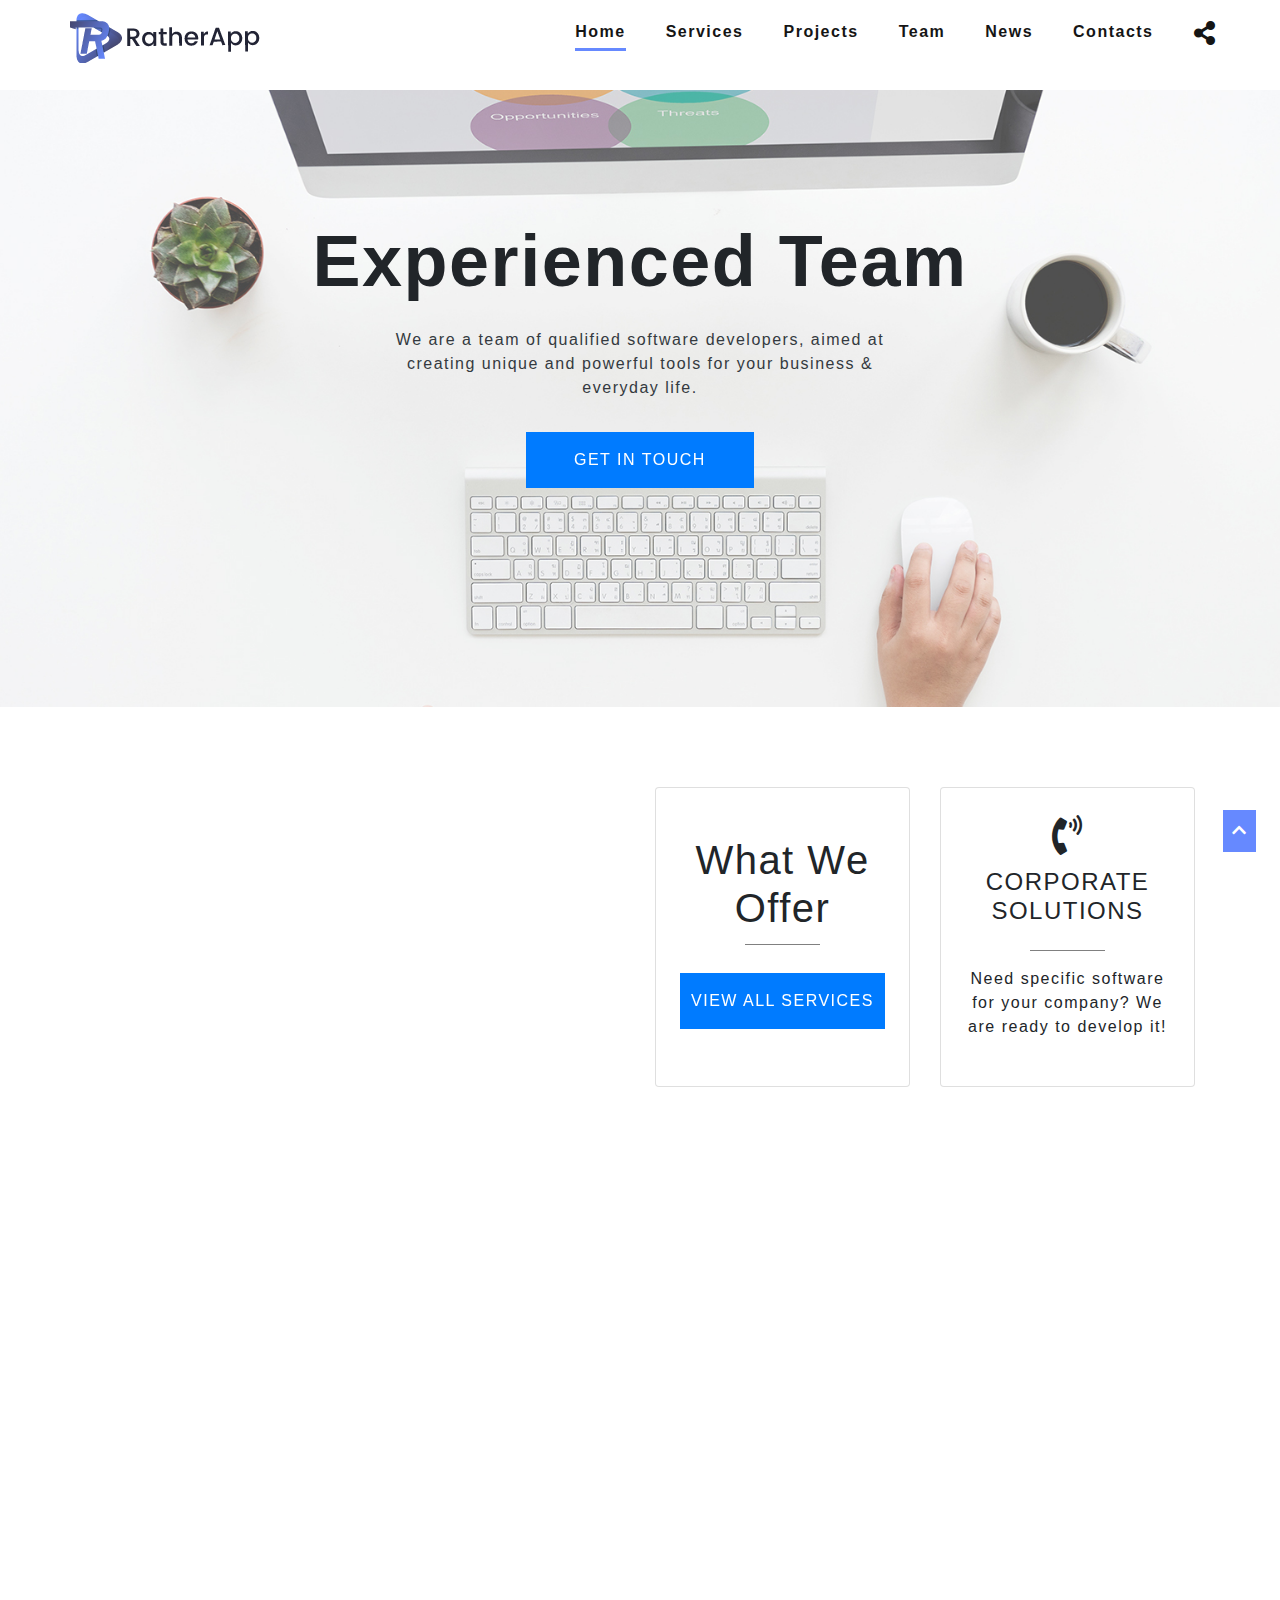
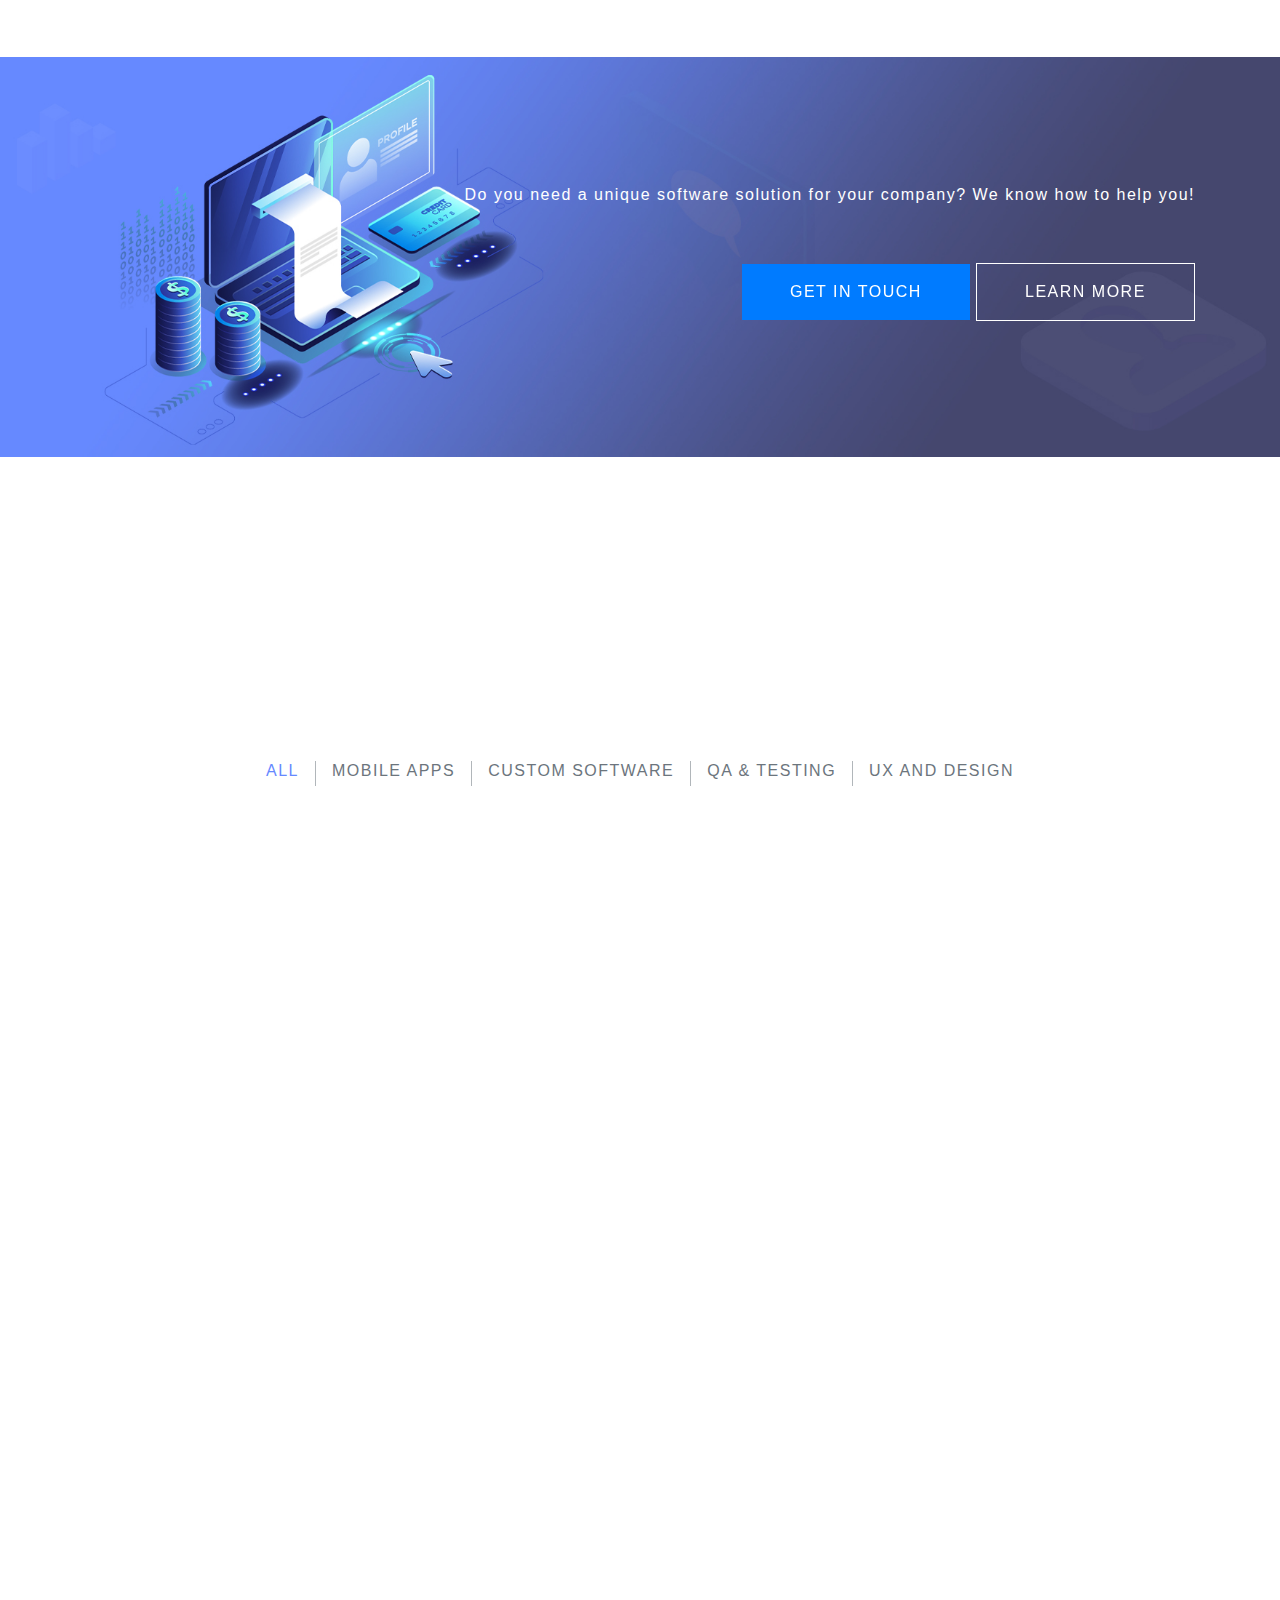
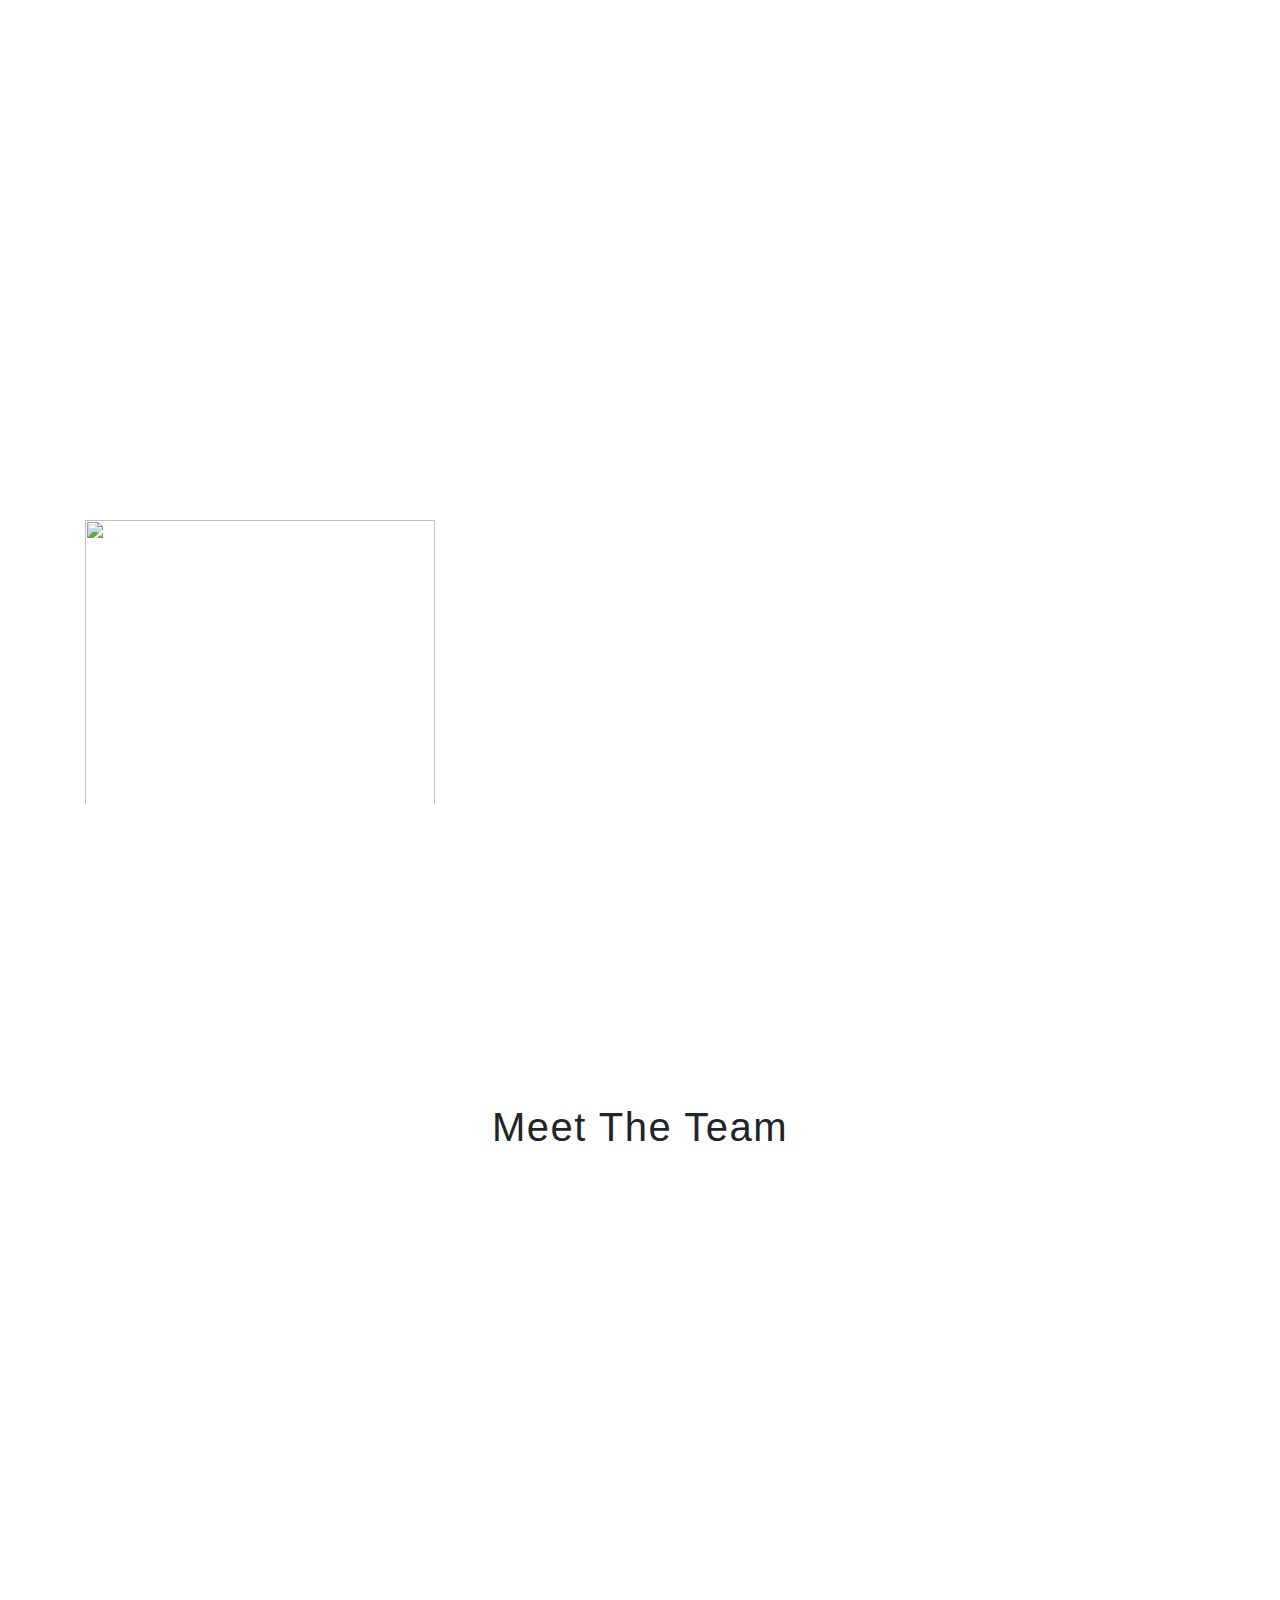
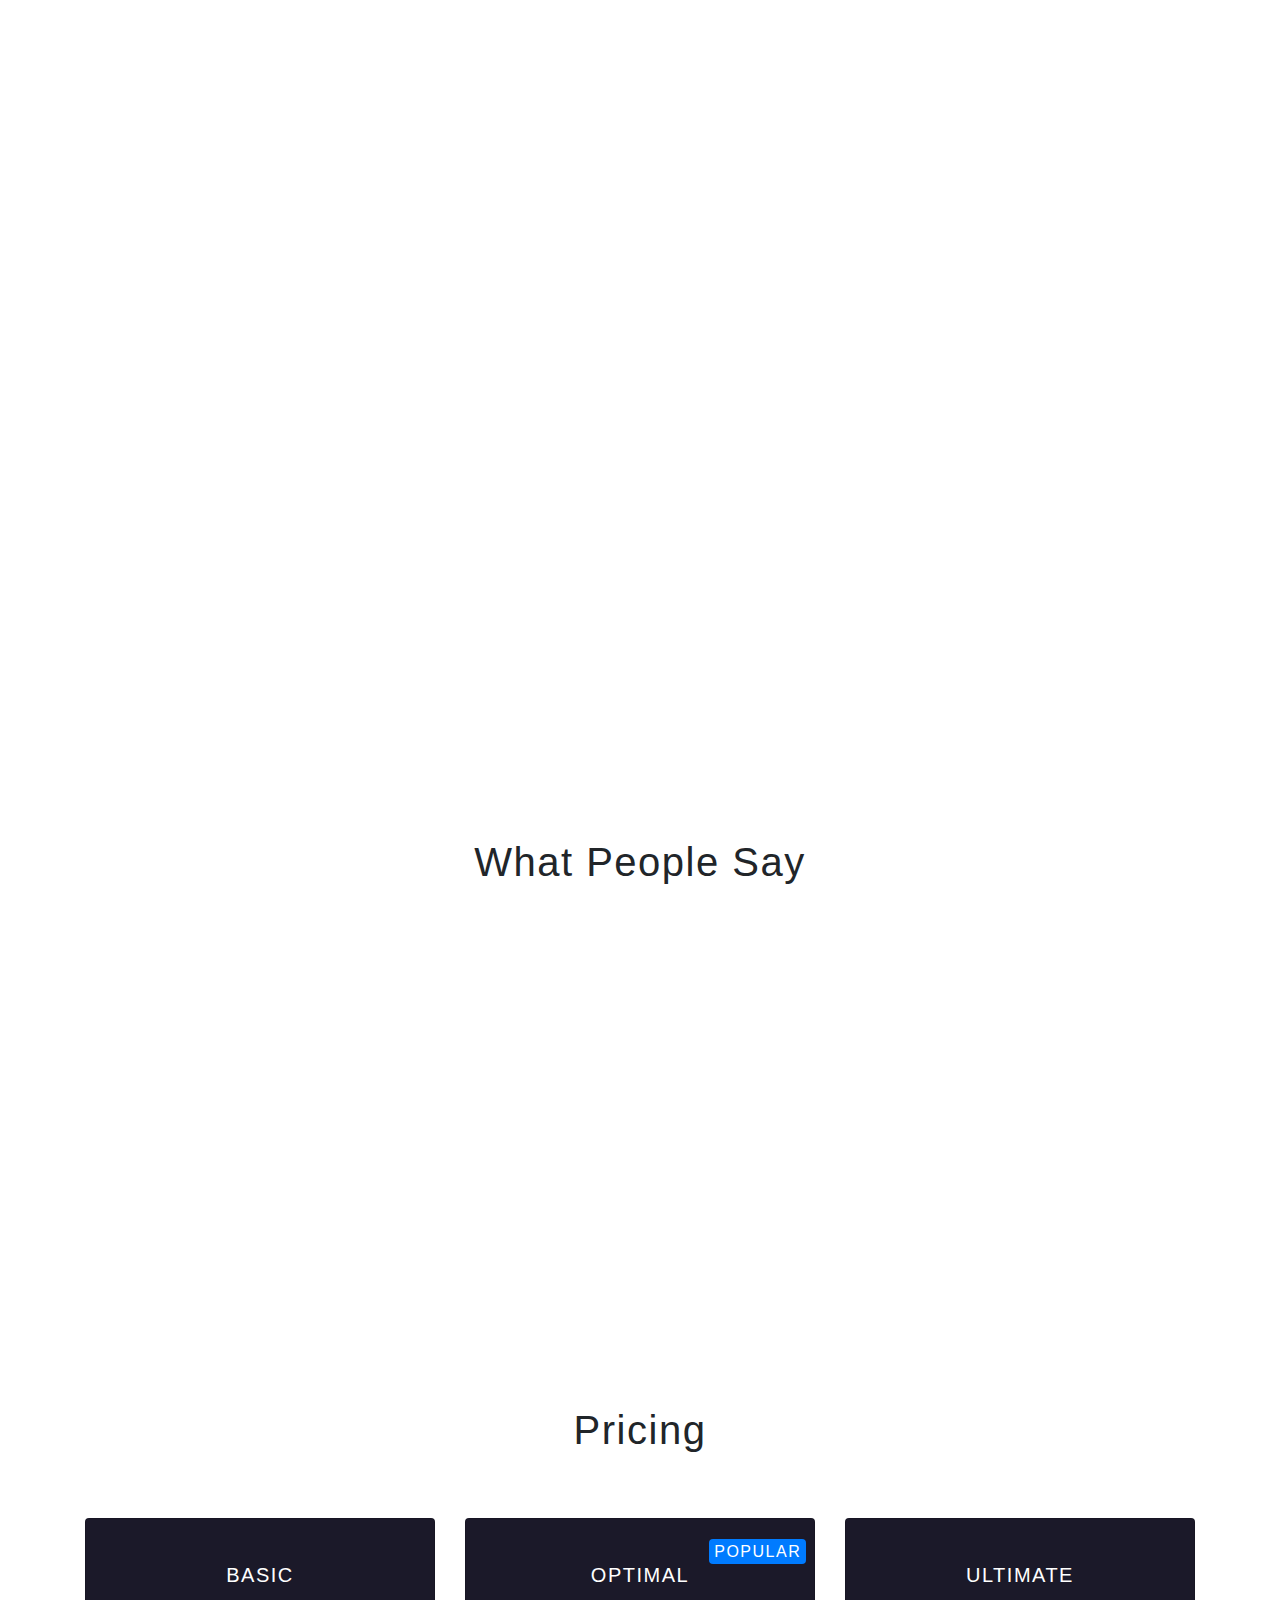
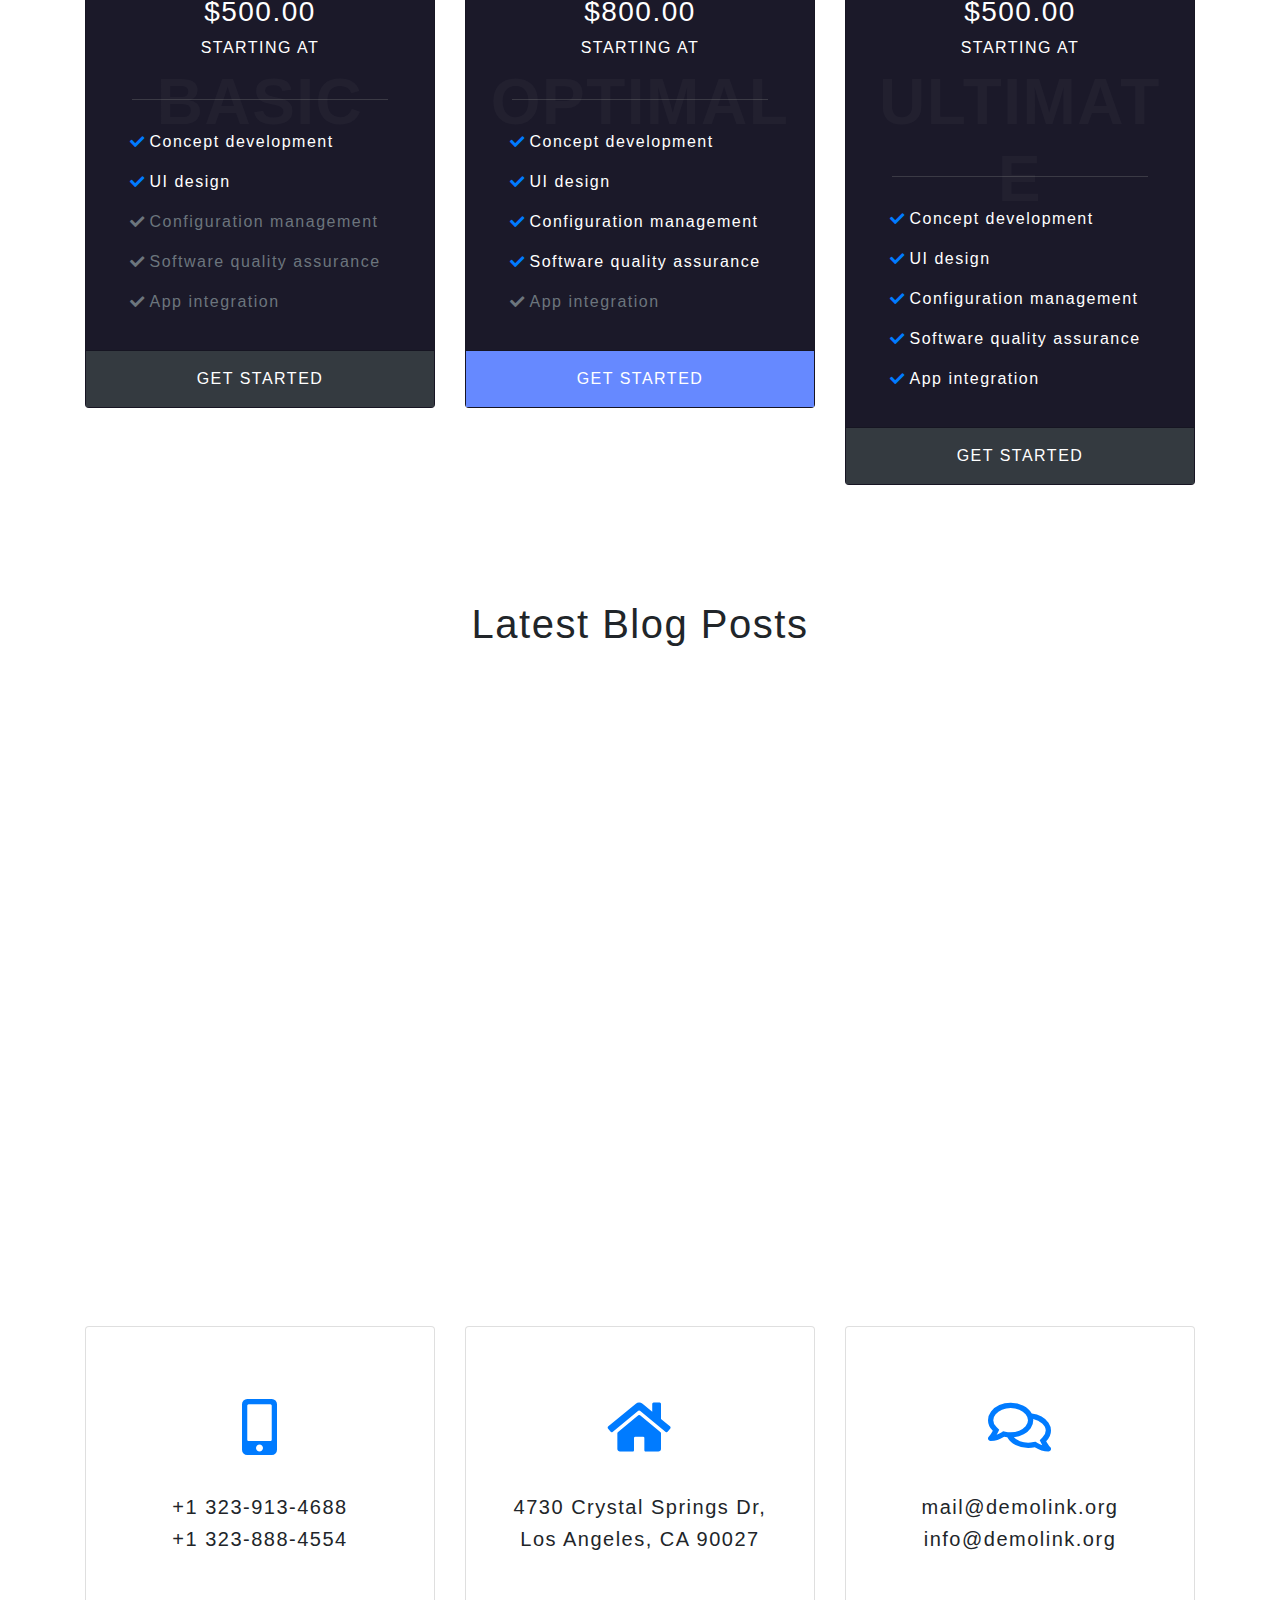
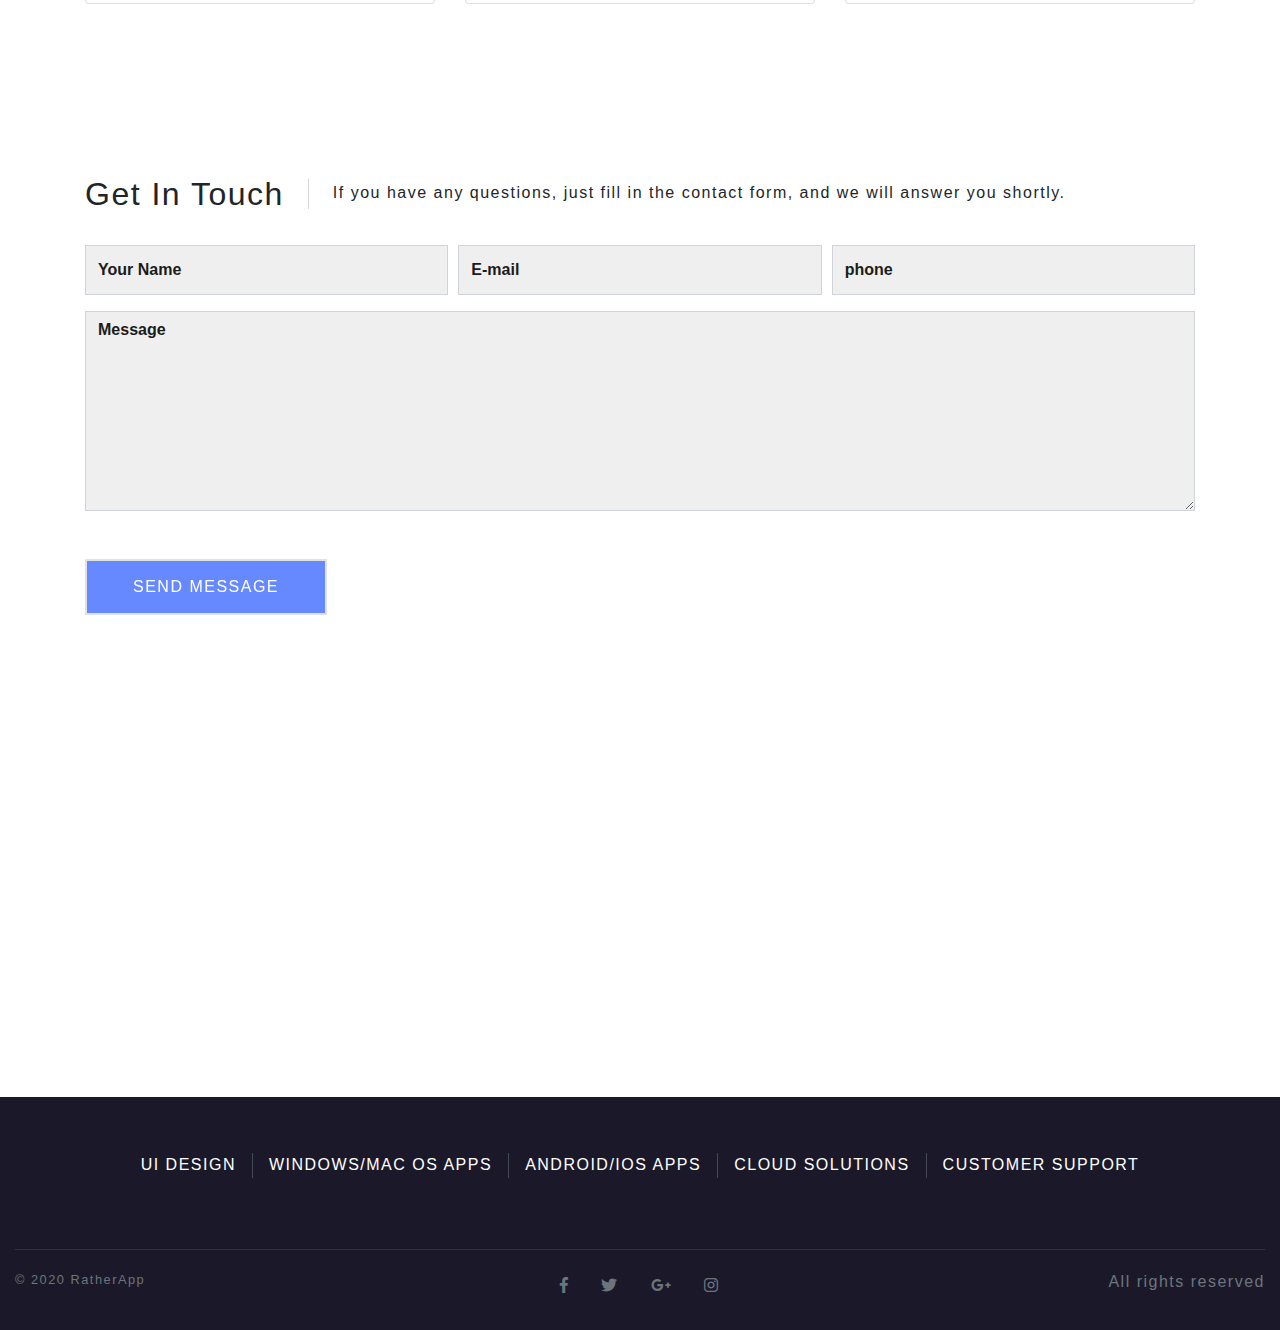
==== index.html @ c7cbee9e "Add files via upload" ====
<!DOCTYPE html>
<html>
	<head>
		<meta charset="utf-8">
		<meta name="viewport" content="width=device-width, initial-scale=1, shrink-to-fit=no">
		
		<!-- Company Name -->
		<title>Demo for Rather App</title>
		
		<!-- Company Icon -->
		<link rel="icon" href="images/pinterest-logo.webp">
		<link rel="icon" href="images/favicon.ico" type="image/x-icon">
		
		<!-- Fontawesome Sheet -->
		<link rel="stylesheet" href="css/all.css">
		
		<!-- Bootstrap CSS -->
		<link rel="stylesheet" href="css/hover.css">
		<link rel="stylesheet" href="css/bootstrap.min.css">
		<!-- WoW CSS -->
		<link rel="stylesheet" href="css/animate.css">
		<!-- Owl Carousel Sheet -->
		<link rel="stylesheet" href="css/owl.carousel.min.css">
		<link rel="stylesheet" href="css/owl.theme.default.min.css">
		<!-- Style Sheet -->
		<link rel="stylesheet" href="css/global.css">
		<link rel="stylesheet" href="css/style.css">
		<style>
		</style>
		
	</head>
	<body data-spy="scroll" data-target="#main-menu" data-offset="200">
		<header>
			<nav class="navbar navbar-expand-lg fixed-top bg-white pl-0">
			  <!-- == Company Name & logo == -->
			  <button class="navbar-toggler navbar-toggler-left mt-2" style="font-size: 2rem;" type="button" data-toggle="collapse" data-target="#mainNav">
				<i class="fas fa-bars"></i>
			  </button>
			  <a class="navbar-brand text-left position-absolute my-2" style="left: 70px; top: 0;" href="#">
				<img class="mr-2" src="images/logo-default.png" alt="Company Logo" height="50">
			  </a>
			  <div class="navbar-collapse collapse" id="mainNav">
				<ul id="share-menu" class="nav icon-hover d-lg-none d-block d-flex mt-3">
					<li class="nav-item"><a class="nav-link" href="#"><i class="fab fa-facebook-f"></i></a></li>
					<li class="nav-item"><a class="nav-link" href="#"><i class="fab fa-twitter"></i></a></li>
					<li class="nav-item"><a class="nav-link" href="#"><i class="fab fa-google-plus-g"></i></a></li>
					<li class="nav-item"><a class="nav-link" href="#"><i class="fab fa-instagram"></i></a></li>
				</ul>
				<ul class="navbar-nav ml-auto" id="main-menu">
					<li class="nav-item mr-3">
						<hr class="d-lg-none border-bottom">
						<a class="nav-link px-lg-0 pl-4 my-1 pb-lg-1 mr-lg-4 active" href="#home">Home</a>
					</li>
					<li class="nav-item mr-3">
						<a class="nav-link px-lg-0 pl-4 my-1 pb-lg-1 mr-lg-4" href="#service">Services</a>
					</li>
					<li class="nav-item mr-3">
						<a class="nav-link px-lg-0 pl-4 my-1 pb-lg-1 mr-lg-4" href="#project">Projects</a>
					</li>
					<li class="nav-item mr-3">
						<a class="nav-link px-lg-0 pl-4 my-1 pb-lg-1 mr-lg-4" href="#team">Team</a>
					</li>
					<li class="nav-item mr-3">
						<a class="nav-link px-lg-0 pl-4 my-1 pb-lg-1 mr-lg-4" href="#news">News</a>
					</li>
					<li class="nav-item mr-3">
						<a class="nav-link px-lg-0 pl-4 my-1 pb-lg-1 mr-lg-4" href="#contact">Contacts</a>
					</li>
					<li class="nav-item mr-5 d-lg-block d-none">
						<a class="nav-link px-lg-0 pl-4 my-1 border-0 hover-primary" href="#share"><h4><i class="fas fa-share-alt"></i></h4></a>
					</li>
				</ul>
			  </div>
			</nav>
		</header>
		<main>
			<!-- == Home Part == -->
			<section id="home" class="bg-norepeat bg-size-cover bg-position-center">
				<div class="container-sm pb-5">
					<div class="row justify-content-center text-center pb-sm-5">
						<div class="col-sm-8">
							<h1 data-caption-animate="fadeInLeft" data-caption-delay="0" class="fadeInLeft animated display-3 font-weight-600 mt-md-5">Experienced Team</h1>
							<p class="text-width-large fadeInRight animated mx-md-5 px-sm-5 text-dark py-3" data-caption-animate="fadeInRight" data-caption-delay="100">We are a team of qualified software developers, aimed at creating unique and powerful tools for your business &amp; everyday life.</p>
							<a href="#" class="hvr-shutter-out-horizontal text-decoration-none text-white bg-primary px-5 py-3 mb-5 fadeInUp animated" data-toggle="modal" data-caption-animate="fadeInUp" data-caption-delay="200">GET IN TOUCH</a>
						</div>
					</div>
				</div>
			</section>
			<!-- == Services Part == -->
			<section id="service" class="">
				<div class="container">
					<div class="row justify-content-center">
						<div class="col-md-7 col-lg-5 col-xl-6 text-center mb-4 wow fadeInUp" style="visibility: visible; animation-name: fadeInUp;" data-wow-offset="300">
							<img src="images/service-1.png" width="100%">
						</div>
						<div class="col-lg-7 col-xl-6">
							<div class="row justify-content-center">
								<div class="col-sm-6 text-center card-maxwidth-355 wow fadeInRight" style="visibility: visible; animation-name: fadeInRight;">
									<div class="card mb-4">
										<h1 class="mt-5 mb-2">What We Offer</h1>
										<hr class="my-1 mb-1 ml-auto mr-auto">
										<a href="#" class="hvr-shutter-out-horizontal text-decoration-none text-white bg-primary mx-4 py-3 mt-2 mt-4">VIEW ALL SERVICES</a>
									</div>
								</div>
								<div  class="col-sm-6 text-center card-maxwidth-355 wow fadeInRight" data-wow-delay=".1s" style="visibility: visible; animation-delay: 0.1s; animation-name: fadeInRight;">
									<div class="card mb-4">
										<h1 class="mt-4"><i class="fas fa-phone-volume"></i></h1>
										<h4 class="mx-4 font-weight-normal hover-primary">CORPORATE SOLUTIONS</h4>
										<hr class="my-3 ml-auto mr-auto">
										<p class="text-bold mx-3 mb-2">Need specific software for your company? We are ready to develop it!</p>
									</div>
								</div>
								<div  class="col-sm-6 text-center card-maxwidth-355 wow fadeInRight" style="visibility: visible; animation-delay: 0.2s; animation-name: fadeInRight;">
									<div class="card mb-4">
										<h1 class="mt-4"><i class="fas fa-headset"></i></h1>
										<h4 class="mx-4 font-weight-normal hover-primary">CALL CENTER SOLUTIONS</h4>
										<hr class="my-3 ml-auto mr-auto">
										<p class="text-bold mx-3 mb-2">Our experts provide custom products of any complexity for call centers.</p>
									</div>
								</div>
								<div  class="col-sm-6 text-center card-maxwidth-355 wow fadeInRight" data-wow-delay=".3s" style="visibility: visible; animation-delay: 0.3s; animation-name: fadeInRight;">
									<div class="card bg-white mb-4">
										<h1 class="mt-4"><i class="fas fa-inbox"></i></h1>
										<h4 class="mx-4 font-weight-normal hover-primary">CLOUD DEVELOPMENT</h4>
										<hr class="my-3 ml-auto mr-auto">
										<p class="text-bold mx-3 mb-2">We can also offer you reliable cloud development solutions.</p>
									</div>
								</div>
							</div>
						</div>
					</div>
				</div>
			</section>
			<!-- == Company  Part == -->
			<section id="company" class="bg-norepeat bg-size-cover bg-position-center">
				<div class="container">
					<div class="row">
						<div class="col text-right text-white">
							<h2 class="wow fadeInLeft" style="visibility: visible; animation-name: fadeInLeft;">Let's Develop Your Next Great App!</h2>
							<p class="text-bold mb-sm-5">Do you need a unique software solution for your company? We know how to help you!</p>
							<a href="#" class="hvr-shutter-out-horizontal bg-primary text-white text-decoration-none px-5 py-3 my-2">GET IN TOUCH</a>
							<a href="#" class="hvr-shutter-out-horizontal bg-transparent text-decoration-none text-white border-white px-5 py-3 my-2">LEARN MORE</a>
						</div>
					</div>
				</div>
			</section>
			<!-- == Project  Part == -->
			<section id="project" class="">
				<div class="container-fluid">
					<div class="row justify-content-center">
						<div class="col-md-6 text-center">
							<h1 class="wow fadeInLeft" style="visibility: visible; animation-name: fadeInLeft;">Latest Projects</h1>
							<p class="text-bold wow fadeInRight" data-wow-delay=".1s" style="visibility: visible; animation-delay: 0.1s; animation-name: fadeInRight;">In our portfolio, you can browse the latest products developed for our clients for different corporate purposes. Our qualified team of interface designers and software developers is always ready to create something unique for you.</p>
						</div>
					</div>
					<!-- FILTERS ICON -->
					<div class="">
						<ul class="nav justify-content-center h6 py-5 filter-button-group">
							<li class="nav-link text-muted hover-primary active" data-filter="*">ALL</li>
							<div class="header-line mt-2 d-sm-block d-none"></div>
							<li class="nav-link text-muted hover-primary" data-filter=".mobile-apps">MOBILE APPS</li>
							<div class="header-line mt-2 d-sm-block d-none"></div>
							<li class="nav-link text-muted hover-primary" data-filter=".custom-software">CUSTOM SOFTWARE</li>
							<div class="header-line mt-2 d-sm-block d-none"></div>
							<li class="nav-link text-muted hover-primary" data-filter=".qa-and-testing">QA & TESTING</li>
							<div class="header-line mt-2 d-sm-block d-none"></div>
							<li class="nav-link text-muted hover-primary" data-filter=".ux-and-design">UX AND DESIGN</li>
						</ul>
						<div class="form-row projects" style="position: relative; height: 1140px; margin: 0 auto;">
							<div class="project-item col-sm-6 col-lg-4 text-center ux-and-design wow fadeInRight" style="position: absolute; left: 0px; top: 0px; visibility: visible; animation-name: fadeInRight;">
								<img src="images/filter1.jpg" class="img-fluid mb-4">
								<div class="img-overlay position-absolute text-left z-index-1">
									<h2 class="d-inline-block hover-primary ml-4 mt-5 pt-4 mb-0"><i class="fas fa-search-plus"></i></h2>
									<a class="nav-link h5 d-inline-block my-3 mt-5" href="#">Projects #1</a>
									<p class="mx-4 font-weight-600">We work hard on every app to deliver top-notch features with great UI that you won’t find anywhere else.</p>
								</div>
							</div>
							<div class="project-item col-sm-6 col-lg-4 text-center mobile-apps wow fadeInRight" data-wow-delay=".1s" style="position: absolute; left: 500px; top: 0px; visibility: visible; animation-delay: 0.1s; animation-name: fadeInRight;">
								<img src="images/filter2.jpg" class="img-fluid mb-4">
								<div class="img-overlay position-absolute text-left z-index-1">
									<h2 class="d-inline-block hover-primary ml-4 mt-5 pt-4 mb-0"><i class="fas fa-search-plus"></i></h2>
									<a class="nav-link h5 d-inline-block my-3 mt-5" href="#">Projects #2</a>
									<p class="mx-4 font-weight-600">We work hard on every app to deliver top-notch features with great UI that you won’t find anywhere else.</p>
								</div>
							</div>
							<div class="project-item col-sm-6 col-lg-4 text-center custom-software wow fadeInRight" data-wow-delay=".2s" style="position: absolute; left: 1001px; top: 0px; visibility: visible; animation-delay: 0.2s; animation-name: fadeInRight;">
								<img src="images/filter3.jpg" class="img-fluid mb-4">
								<div class="img-overlay position-absolute text-left z-index-1">
									<h2 class="d-inline-block hover-primary ml-4 mt-5 pt-4 mb-0"><i class="fas fa-search-plus"></i></h2>
									<a class="nav-link h5 d-inline-block my-3 mt-5" href="#">Projects #3</a>
									<p class="mx-4 font-weight-600">We work hard on every app to deliver top-notch features with great UI that you won’t find anywhere else.</p>
								</div>
							</div>
							<div class="project-item col-sm-6 col-lg-4 text-center qa-and-testing wow fadeInRight" data-wow-delay=".3s" style="position: absolute; left: 0px; top: 380px; visibility: visible; animation-delay: 0.3s; animation-name: fadeInRight;">
								<img src="images/filter4.jpg" class="img-fluid mb-4">
								<div class="img-overlay position-absolute text-left z-index-1">
									<h2 class="d-inline-block hover-primary ml-4 mt-5 pt-4 mb-0"><i class="fas fa-search-plus"></i></h2>
									<a class="nav-link h5 d-inline-block my-3 mt-5" href="#">Projects #4</a>
									<p class="mx-4 font-weight-600">We work hard on every app to deliver top-notch features with great UI that you won’t find anywhere else.</p>
								</div>
							</div>
							<div class="project-item col-sm-6 col-lg-4 text-center qa-and-testing wow fadeInLeft" style="position: absolute; left: 500px; top: 380px; visibility: visible; animation-name: fadeInLeft;">
								<img src="images/filter5.jpg" class="img-fluid mb-4">
								<div class="img-overlay position-absolute text-left z-index-1">
									<h2 class="d-inline-block hover-primary ml-4 mt-5 pt-4 mb-0"><i class="fas fa-search-plus"></i></h2>
									<a class="nav-link h5 d-inline-block my-3 mt-5" href="#">Projects #5</a>
									<p class="mx-4 font-weight-600">We work hard on every app to deliver top-notch features with great UI that you won’t find anywhere else.</p>
								</div>
							</div>
							<div class="project-item col-sm-6 col-lg-4 text-center mobile-apps wow fadeInLeft" data-wow-delay=".1s" style="position: absolute; left: 1001px; top: 380px; visibility: visible; animation-delay: 0.1s; animation-name: fadeInLeft;">
								<img src="images/filter6.jpg" class="img-fluid mb-4">
								<div class="img-overlay position-absolute text-left z-index-1">
									<h2 class="d-inline-block hover-primary ml-4 mt-5 pt-4 mb-0"><i class="fas fa-search-plus"></i></h2>
									<a class="nav-link h5 d-inline-block my-3 mt-5" href="#">Projects #6</a>
									<p class="mx-4 font-weight-600">We work hard on every app to deliver top-notch features with great UI that you won’t find anywhere else.</p>
								</div>
							</div>
							<div class="project-item col-sm-6 col-lg-4 text-center custom-software wow fadeInLeft" data-wow-delay=".2s" style="position: absolute; left: 0px; top: 760px; visibility: visible; animation-delay: 0.2s; animation-name: fadeInLeft;">
								<img src="images/filter7.jpg" class="img-fluid mb-4">
								<div class="img-overlay position-absolute text-left z-index-1">
									<h2 class="d-inline-block hover-primary ml-4 mt-5 pt-4 mb-0"><i class="fas fa-search-plus"></i></h2>
									<a class="nav-link h5 d-inline-block my-3 mt-5" href="#">Projects #7</a>
									<p class="mx-4 font-weight-600">We work hard on every app to deliver top-notch features with great UI that you won’t find anywhere else.</p>
								</div>
							</div>
							<div class="project-item col-sm-6 col-lg-4 text-center qa-and-testing wow fadeInLeft" data-wow-delay=".3s" style="position: absolute; left: 500px; top: 760px; visibility: visible; animation-delay: 0.3s; animation-name: fadeInLeft;">
								<img src="images/filter8.jpg" class="img-fluid mb-4">
								<div class="img-overlay position-absolute text-left z-index-1">
									<h2 class="d-inline-block hover-primary ml-4 mt-5 pt-4 mb-0"><i class="fas fa-search-plus"></i></h2>
									<a class="nav-link h5 d-inline-block my-3 mt-5" href="#">Projects #8</a>
									<p class="mx-4 font-weight-600">We work hard on every app to deliver top-notch features with great UI that you won’t find anywhere else.</p>
								</div>
							</div>
						</div>
					</div>
				</div>
			</section>
			<!-- EXPERIENCE PART -->
			<section id="experience" class="pb-4">
				<div class="container-lg">
					<div class="row">
						<div class="col-xl-8">
							<div class="row">
								<div class="col-sm-6">
									<img class="mt-4 pt-3 w-100" src="images/10.png" height="300">
								</div>
								<div class="col-sm-6 col-10 mx-auto mt-5 wow fadeInUp" style="visibility: visible; animation-name: fadeInUp;">
									<div class="decoration-line"></div>
									<h2 class="ml-4 mr-5">Years Of Experience</h2>
									<p class="text-muted pt-4">RatherApp is a team of highly experienced app designers and developers creating unique software for you.</p>
									<a href="#" class="hvr-ripple-out text-decoration-none px-5 py-3">GET IN TOUCH</a>
								</div>
							</div>
						</div>
						<div class="col-md-6 col-xl-4 mt-4 wow fadeInRight" style="visibility: visible; animation-delay: 0.1s; animation-name: fadeInRight;">
							<div class="row justify-content-center">
								<div class="col-12 col-sm-6 text-center">
									<span class="display-1 font-weight-600 counter">2</span><span class="display-4 font-weight-600">K</span>
									<h6 class="text-muted">APPS DEVELOPED</h6>
									<hr class="d-sm-none border-bottom mx-4">
								</div>
								<div class="col-sm-6 text-center">
									<span class="display-1 font-weight-600 counter">40</span>
									<h6 class="text-muted">CONSULTANTS</h6>
									<hr class="d-sm-none border-bottom mx-4">
								</div>
								<div class="vertical-line d-none d-sm-block"></div>
								<div class="vertex-line d-none d-sm-block"></div>
								<div class="col-sm-6 text-center">
									<span class="display-1 font-weight-600 counter">12</span>
									<h6 class="text-muted">AWARDS WON</h6>
									<hr class="d-sm-none border-bottom mx-4">
								</div>
								<div class="col-sm-6 text-center">
									<span class="display-1 font-weight-600 counter">160</span>
									<h6 class="text-muted">EMPLOYEES</h6>
									<hr class="d-sm-none border-bottom mx-4">
								</div>
							</div>
						</div>
						<div class="col-md-6 col-xl-12">
							<div class="row mt-5">
								<div class="col-sm-6 col-xl-3 my-3 wow fadeInLeft" style="visibility: visible; animation-name: fadeInLeft;">
									<div class="clients-classic">
										<img class="img-fluid" src="images/clients-1.png">
									</div>
								</div>
								<div class="col-sm-6 col-xl-3 my-3 wow fadeInLeft" data-wow-delay=".1s" style="visibility: visible; animation-delay: 0.1s; animation-name: fadeInLeft;">
									<div class="clients-classic">
										<img class="img-fluid" src="images/clients-2.png">
									</div>
								</div>
								<div class="col-sm-6 col-xl-3 my-3 wow fadeInLeft" data-wow-delay=".2s" style="visibility: visible; animation-delay: 0.2s; animation-name: fadeInLeft;">
									<div class="clients-classic">
										<img class="img-fluid" src="images/clients-3.png">
									</div>
								</div>
								<div class="col-sm-6 col-xl-3 my-3 wow fadeInLeft" data-wow-delay=".3s" style="visibility: visible; animation-delay: 0.3s; animation-name: fadeInLeft;">
									<div class="clients-classic">
										<img class="img-fluid" src="images/clients-4.png">
									</div>
								</div>
							</div>
						</div>
					</div>
				</div>
			</section>
			<!-- == Team  Part == -->
			<section id="team" class="">
				<div class="container-fluid">
					<h1 class="text-center mb-5">Meet The Team</h1>
					<div class="row">
						<div class="col-md-6 col-xl-3 team-img wow fadeInRight" style="visibility: visible; animation-name: fadeInRight;">
							<div class="card mb-3 mx-auto card-height-width">
								<img class="card-img" src="images/team-1.jpg">
								<div class="card-img-overlay p-0">
									<div class="rectangle">
										<div class="position-absolute text-white mt-3 ml-3">
											<h4 class="hover-primary">Ryan Wilson</h4>
											<p>Director of Production</p>
										</div>
									</div>
								</div>
							</div>
						</div>
						<div class="col-md-6 col-xl-3 team-img wow fadeInRight" data-wow-delay=".1s" style="visibility: visible; animation-delay: 0.1s; animation-name: fadeInRight;">
							<div class="card mb-3 mx-auto card-height-width">
								<img class="card-img"src="images/team-2.jpg">
								<div class="card-img-overlay pl-0">
									<div class="rectangle">
										<div class="position-absolute text-white ml-3 mt-3">
											<h4 class="hover-primary">Jill Peterson</h4>
											<p>UI Designer</p>
										</div>
									</div>
								</div>
							</div>
						</div>
						<div class="col-md-6 col-xl-3 team-img mb-2 wow fadeInRight" data-wow-delay=".2s" style="visibility: visible; animation-delay: 0.2s; animation-name: fadeInRight;">
							<div class="card mb-3 mx-auto card-height-width">
								<img class="img-fluid"  src="images/team-3.jpg">
								<div class="card-img-overlay pl-0">
									<div class="rectangle">
										<div class="position-absolute text-white ml-3 mt-3">
											<h4 class="hover-primary">Sam Robinson</h4>
											<p>Senior Developer</p>
										</div>
									</div>
								</div>
							</div>
						</div>
						<div class="col-md-6 col-xl-3 team-img mb-2 wow fadeInRight" data-wow-delay=".3s" style="visibility: visible; animation-delay: 0.3s; animation-name: fadeInRight;">
							<div class="card mb-3 mx-auto card-height-width">
								<img class="img-fluid"  src="images/team-4.jpg">
								<div class="card-img-overlay pl-0">
									<div class="rectangle">
										<div class="position-absolute text-white ml-3 mt-3">
											<h4 class="hover-primary">Mary Lee</h4>
											<p>Software Developer</p>
										</div>
									</div>
								</div>
							</div>
						</div>
					</div>
				</div>
			</section>
			<!-- MORE DETAILS PART -->
			<section id="more-details-tab">
				<div class="container-md">
					<div class="row">
						<div class="col-lg-5 wow fadeInLeft" style="visibility: visible; animation-name: fadeInLeft;">
							<h1 class="mb-5">Get More With Us</h1>
							<nav>
							  <div class="nav nav-tabs mb-4 text-gray" id="nav-tab" role="tablist">
								<a class="nav-link h2 border-0 hover-primary active" id="nav-home-tab" data-toggle="tab" href="#nav-home" role="tab" aria-controls="nav-home" aria-selected="true">01</a>
								<a class="nav-link h2 border-0 hover-primary" id="nav-profile-tab" data-toggle="tab" href="#nav-profile" role="tab" aria-controls="nav-profile" aria-selected="false">02</a>
								<a class="nav-link h2 border-0 hover-primary" id="nav-contact-tab" data-toggle="tab" href="#nav-contact" role="tab" aria-controls="nav-contact" aria-selected="false">03</a>
								<a class="nav-link h2 border-0 hover-primary" id="nav-contact-tab" data-toggle="tab" href="#nav-4" role="tab" aria-controls="nav-contact" aria-selected="false">04</a>
							  </div>
							</nav>
							<div class="tab-content" id="nav-tabContent">
							  <div class="tab-pane fade show active" id="nav-home" role="tabpanel" aria-labelledby="nav-home-tab">
								<h5 class="font-weight-normal">FREE APPS</h5>
								<p>We regularly upload new free apps to our website, which is fully accessible to our clients and subscribers. You can also find out about free apps in our blog.</p>
							  </div>
							  <div class="tab-pane fade" id="nav-profile" role="tabpanel" aria-labelledby="nav-profile-tab">
								<h5 class="font-weight-normal">GET SOCIAL</h5>
								<p>Every app we develop has built-in social support that allows you to stay connected to your accounts on Facebook, Instagram, Twitter and other networks.</p>
							  </div>
							  <div class="tab-pane fade" id="nav-contact" role="tabpanel" aria-labelledby="nav-contact-tab">
								<h5 class="font-weight-normal">CUSTOMER SERVICE</h5>
								<p>Every customer of RatherApp can get access to our friendly and qualified 24/7 support via chat or phone. Fell free to ask us any question!</p>
							  </div>
							  <div class="tab-pane fade" id="nav-4" role="tabpanel" aria-labelledby="nav-contact-tab">
								<h5 class="font-weight-normal">GREAT USABILITY</h5>
								<p>All our apps are designed to have great usability in order to easily operate our applications. That is why our software has high ratings and lots of awards.</p>
							  </div>
							</div>
							<a href="#" class="hvr-ripple-out text-decoration-none px-5 mb-2 py-3">GET IN TOUCH</a>
							<a href="#" class="btn btn-outline-primary px-5 mb-2 py-3">LEARN MORE</a>
						</div>
						<div class="col-lg-7 my-3 wow fadeInUp" data-wow-delay=".1s" style="visibility: visible; animation-delay: 0.1s; animation-name: fadeInUp;">
							<div id="autoOwlCarousel" class="owl-carousel owl-theme owl-style-1 owl-loaded owl-drag ml-lg-5">
								<div class="owl-stage-outer">
									<div class="owl-stage">
										<div class="owl-item cloned" style="width: 285px;">
											<img src="images/index-2.png" width="313" height="580" class=" mr-n3">
										</div>
										<div class="owl-item cloned" style="width: 285px;">
											<img src="images/index-1.png" width="313" height="580" class=" mr-n3">
										</div>
										<div class="owl-item" style="width: 285px;">
											<img src="images/index-2.png" width="313" height="580" class=" mr-n3">
										</div>
										<div class="owl-item" style="width: 285px;">
											<img src="images/index-1.png" width="313" height="580" class=" mr-n3">
										</div>
										<div class="owl-item active" style="width: 285px;">
											<img src="images/index-2.png" width="313" height="580" class=" mr-n3">
										</div>
										<div class="owl-item active" style="width: 285px;">
											<img src="images/index-1.png" width="313" height="580" class=" mr-n3">
										</div>
										<div class="owl-item cloned" style="width: 285px;">
											<img src="images/index-2.png" width="313" height="580" class=" mr-n3">
										</div>
										<div class="owl-item cloned" style="width: 285px;">
											<img src="images/index-1.png" width="313" height="580" class=" mr-n3">
										</div>
									</div>
								</div>
							</div>
						</div>
					</div>
				</div>
			</section>
			<!-- == People  Part == -->
			<section id="" class="">
				<div class="container-fluid">
					<h1 class="text-center mb-5">What People Say</h1>
					<div class="row">
						<div class="col-md-6 col-xl-4 my-3 wow fadeInRight" style="visibility: visible; animation-name: fadeInRight;">
							<div class="card">
							  <div class="card-body">
								<img class="img-fluid float-left p-3" src="images/user-1.jpg">
								<div class="float-left mt-4 ml-2">
									<h4 class="card-title font-weight-normal hover-primary">Catherine Williams</h4>
									<p class="card-subtitle text-primary">Regular client</p>
								</div>
								<p class="card-text font-weight-600 float-right mb-3 ml-2">RatherApp offers a high caliber of resources skilled in Microsoft Azure .NET, mobile and Quality Assurance. They became our true business partners over the past three years.</p>
							  </div>
							</div>
						</div>
						<div class="col-md-6 col-xl-4 my-3 wow fadeInRight" data-wow-delay=".1s" style="visibility: visible; animation-delay: 0.1s; animation-name: fadeInRight;">
							<div class="card">
							  <div class="card-body">
								<img class="img-fluid float-left p-3" src="images/user-2.jpg">
								<div class="float-left mt-4 ml-2">
									<h4 class="card-title font-weight-normal hover-primary">Rupert Wood</h4>
									<p class="card-subtitle text-primary">Regular client</p>
								</div>
								<p class="card-text font-weight-600 float-right mb-3 ml-2">RatherApp offers a high caliber of resources skilled in Microsoft Azure .NET, mobile and Quality Assurance. They became our true business partners over the past three years.</p>
							  </div>
							</div>
						</div>
						<div class="col-md-6 col-xl-4 my-3 wow fadeInRight" data-wow-delay=".2s" style="visibility: visible; animation-delay: 0.2s; animation-name: fadeInRight;">
							<div class="card">
							  <div class="card-body">
								<img class="img-fluid
								float-left p-3" src="images/user-3.jpg">
								<div class="float-left mt-4 ml-2">
									<h4 class="card-title font-weight-normal hover-primary">Samantha Brown</h4>
									<p class="card-subtitle text-primary">Regular client</p>
								</div>
								<p class="card-text font-weight-600 float-right mb-3 ml-2">RatherApp offers a high caliber of resources skilled in Microsoft Azure .NET, mobile and Quality Assurance. They became our true business partners over the past three years.</p>
							  </div>
							</div>
						</div>
					</div>
				</div>
			</section>
			<!-- == Pricing  Part == -->
			<section id="price" class="text-center">
				<h1 class="mb-5">Pricing</h1>
				<div class="container">
					<div class="row">
						<!-- BASIC CARD -->
						<div class="col-md-6 col-xl-4 my-3">
							<div class="card bg-black card-maxwidth-355 mx-auto">
								<div class="card-body">
									<h5 class="mt-4">BASIC</h5>
									<h3>$500.00</h3>
									<div class="mb-1">STARTING AT</div>
									<h1 class="text-transparent font-weight-600">BASIC</h1>
									<hr>
									<ul class="list-unstyled list-group">
										<li class="list-item">
											<h5 class="float-left text-primary rounded ml-4 mr-1 mt-1"><i class="fas fa-check"></i></h5><p class="float-left">Concept development</p>
										</li>
										<li class="list-item">
											<h5 class="float-left text-primary rounded ml-4 mr-1 mt-1"><i class="fas fa-check"></i></h5><p class="float-left">UI design</p>
										</li>
										<li class="list-item text-muted">
											<h5 class="float-left text-muted rounded ml-4 mr-1 mt-1"><i class="fas fa-check"></i></h5><p class="float-left">Configuration management</p>
										</li>
										<li class="list-item text-muted">
											<h5 class="float-left text-muted rounded ml-4 mr-1 mt-1"><i class="fas fa-check"></i></h5><p class="float-left">Software quality assurance</p>
										</li>
										<li class="list-item text-muted">
											<h5 class="float-left text-muted rounded ml-4 mr-1 mt-1"><i class="fas fa-check"></i></h5><p class="float-left">App integration</p>
										</li>
									</ul>
								</div>
								<div class="card-footer p-0">
									<a class="btn btn-dark d-block" href="#">GET STARTED</a>
								</div>
							</div>
						</div>
						<!-- OPTIMAL CARD -->
						<div class="col-md-6 col-xl-4 my-3">
							<div class="card bg-black card-maxwidth-355 mx-auto">
								<div class="card-body position-relative">
									<div class="badge badge-primary position-absolute right-0 mr-2">
										<h6 class="mb-0">POPULAR</h6>
									</div>
									<h5 class="mt-4">OPTIMAL</h5>
									<h3>$800.00</h3>
									<div class="mb-1">STARTING AT</div>
									<h1 class="text-transparent font-weight-600">OPTIMAL</h1>
									<hr>
									<ul class="list-unstyled list-group">
										<li class="list-item">
											<h5 class="float-left text-primary rounded ml-4 mr-1 mt-1"><i class="fas fa-check"></i></h5><p class="float-left">Concept development</p>
										</li>
										<li class="list-item">
											<h5 class="float-left text-primary rounded ml-4 mr-1 mt-1"><i class="fas fa-check"></i></h5><p class="float-left">UI design</p>
										</li>
										<li class="list-item">
											<h5 class="float-left text-primary rounded ml-4 mr-1 mt-1"><i class="fas fa-check"></i></h5><p class="float-left">Configuration management</p>
										</li>
										<li class="list-item">
											<h5 class="float-left text-primary rounded ml-4 mr-1 mt-1"><i class="fas fa-check"></i></h5><p class="float-left">Software quality assurance</p>
										</li>
										<li class="list-item text-muted">
											<h5 class="float-left text-muted rounded ml-4 mr-1 mt-1"><i class="fas fa-check"></i></h5><p class="float-left">App integration</p>
										</li>
									</ul>
								</div>
								<div class="card-footer p-0">
									<a class="btn btn-primary-hover d-block" href="#">GET STARTED</a>
								</div>
							</div>
						</div>
						<!-- ULTIMATE CARD -->
						<div class="col-md-6 col-xl-4 my-3col-md-6 col-xl-4 my-3">
							<div class="card bg-black card-maxwidth-355 mx-auto">
								<div class="card-body">
									<h5 class="mt-4">ULTIMATE</h5>
									<h3>$500.00</h3>
									<div class="mb-1">STARTING AT</div>
									<h1 class="text-transparent font-weight-600">ULTIMATE</h1>
									<hr>
									<ul class="list-unstyled list-group">
										<li class="list-item">
											<h5 class="float-left text-primary rounded ml-4 mr-1 mt-1"><i class="fas fa-check"></i></h5><p class="float-left">Concept development</p>
										</li>
										<li class="list-item">
											<h5 class="float-left text-primary rounded ml-4 mr-1 mt-1"><i class="fas fa-check"></i></h5><p class="float-left">UI design</p>
										</li>
										<li class="list-item">
											<h5 class="float-left text-primary rounded ml-4 mr-1 mt-1"><i class="fas fa-check"></i></h5><p class="float-left">Configuration management</p>
										</li>
										<li class="list-item">
											<h5 class="float-left text-primary rounded ml-4 mr-1 mt-1"><i class="fas fa-check"></i></h5><p class="float-left">Software quality assurance</p>
										</li>
										<li class="list-item">
											<h5 class="float-left text-primary rounded ml-4 mr-1 mt-1"><i class="fas fa-check"></i></h5><p class="float-left">App integration</p>
										</li>
									</ul>
								</div>
								<div class="card-footer p-0">
									<a class="btn btn-dark d-block" href="#">GET STARTED</a>
								</div>
							</div>
						</div>
					</div>
				</div>
			</section>
			<!-- == NEWS  Part == -->
			<section id="news" class="pt-4">
				<h1 class="text-center mb-5">Latest Blog Posts</h1>
				<div class="container">
					<div class="row">
						<!-- POST 1 PART -->
						<div class="col-sm-6 col-xl-4 my-3 wow fadeInLeft" style="visibility: visible; animation-name: fadeInLeft;">
							<div class="card border-0">
								<img src="images/post-1.jpg" class="card-img-top" alt="Post 1">
								<div class="text-primary position-absolute bg-white p-2 rounded bottom-0">
									<h4 class="d-inline h2">07/<small>04</small></h4>
								</div>
								<div class="card-body pl-0">
								  <h5 class="card-title hover-primary">Benefits Of Async/Await</h5>
								  <p class="card-text text-muted">Asynchronous functions are a good and bad thing in JavaScript. The good side is that asynchronous functions are non-blocking and...</p>
								</div>
							</div>
						</div>
						<!-- POST 2 PART -->
						<div class="col-sm-6 col-xl-4 my-3 wow fadeInLeft" data-wow-delay=".1s" style="visibility: visible; animation-delay: 0.1s; animation-name: fadeInLeft;">
							<div class="card border-0">
								<img src="images/post-2.jpg" class="card-img-top" alt="Post 2">
								<div class="text-primary position-absolute bg-white p-2 rounded bottom-0">
									<h4 class="d-inline h2">07/<small>17</small></h4>
								</div>

								<div class="card-body pl-0">
								  <h5 class="card-title hover-primary">Key Considerations Of IPaaS</h5>
								  <p class="card-text text-muted">Digital transformation requires cloud appropriate adoption, legacy IT systems modernization, and Agile-based methodologies for faster...</p>
								</div>
							</div>
						</div>
						<!-- POST 3 PART -->
						<div class="col-sm-6 col-xl-4 my-3 wow fadeInLeft" data-wow-delay=".2s" style="visibility: visible; animation-delay: 0.2s; animation-name: fadeInLeft;">
							<div class="card border-0">
								<img src="images/post-3.jpg" class="card-img-top" alt="Post 3">
								<div class="text-primary position-absolute bg-white p-2 pb-3 rounded bottom-0">
									<h4 class="d-inline h2">07/<small>22</small></h4>
								</div>

								<div class="card-body pl-0">
								  <h5 class="card-title hover-primary">Never Stop Optimizing Your Code</h5>
								  <p class="card-text text-muted">In this tutorial, we will discuss the Hibernate Query Language. HQL is an object-oriented query language. Hibernate Query...</p>
								</div>
							</div>
						</div>
					</div>
					<!-- CONTACT INFORMATION -->
					<div class="row mt-5 pt-5 justify-content-center">
						<div class="col-sm-8 col-md-6 col-lg-4 my-3">
							<div class="card text-center box">
								<div class="card-body">
									<h2 class="hvr-underline-from-center text-primary display-4 pt-5 pb-4"><i class="fas fa-mobile-alt"></i></h2>
									<div class="underline-hover"></div>
									<p class="h5 hover-primary">+1 323-913-4688</p>
									<p class="h5 pb-4 hover-primary">+1 323-888-4554</p>
								</div>
							</div>
						</div>
						<div class="col-sm-8 col-md-6 col-lg-4 my-3">
							<div class="card text-center box">
								<div class="card-body">
									<h2 class="hvr-underline-from-center text-primary display-4 pt-5 pb-4"><i class="fas fa-home"></i></h2>
									<p class="h5 hover-primary">4730 Crystal Springs Dr,</p>
									<p class="h5 pb-4 hover-primary">Los Angeles, CA 90027</p>
								</div>
							</div>
						</div>
						<div class="col-sm-8 col-md-6 col-lg-4 my-3">
							<div class="card text-center box">
								<div class="card-body">
									<h2 class="hvr-underline-from-center text-primary display-4 pt-5 pb-4"><i class="far fa-comments"></i></h2>
									<p class="h5 hover-primary">mail@demolink.org</p>
									<p class="h5 pb-4 hover-primary">info@demolink.org</p>
								</div>
							</div>
						</div>
					</div>
				</div>
			</section>
			<!-- == CONTACT  Part == -->
			<section id="contact" class="">
				<div class="container">
					<div class="row">
						<div class="col">
							<div class="d-sm-flex mb-4">
								<div class="h2 text-center pr-4">Get In Touch</div>
								<div class="differ-line d-sm-block d-none mt-1"></div>
								<hr class="d-sm-none border-bottom">
								<div class="h6 pl-4 pt-2 text-sm-left text-center">If you have any questions, just fill in the contact form, and we will answer you shortly.</div>
							</div>
						</div>
					</div>
					<!-- FORM PART -->
					<form>
						<div class="form-row">
							<div class="form-group col-md-4">
								<input type="text" class="form-control placeholder-color font-weight-600" placeholder="Your Name">
							</div>
							<div class="form-group col-md-4">
								<input type="email" class="form-control placeholder-color font-weight-600" placeholder="E-mail">
							</div>
							<div class="form-group col-md-4">
								<input type="text" class="form-control placeholder-color font-weight-600" placeholder="phone">
							</div>
							<div class="col">
								<textarea type="text" class="form-control placeholder-color font-weight-600" style="height: 200px;" placeholder="Message"></textarea>
							</div>
						</div>
					</form>
					<a href="#" class="hvr-ripple-out text-decoration-none d-block d-sm-inline-block text-center px-5 py-3 mt-5 mb-0">SEND MESSAGE</a>
				</div>
			</section>
			
			<!-- == Map  Part == -->
			<section id="" class="py-0 my-0">
				<iframe src="https://www.google.com/maps/embed?pb=!1m18!1m12!1m3!1d58205.29492350028!2d89.88204935775235!3d24.2476912925808!2m3!1f0!2f0!3f0!3m2!1i1024!2i768!4f13.1!3m3!1m2!1s0x39fdfbe3d271b363%3A0x8a0d420f347f7c7c!2sTangail!5e0!3m2!1sen!2sbd!4v1606733067675!5m2!1sen!2sbd" width="100%" height="400" frameborder="0" style="border:0;" allowfullscreen="" aria-hidden="false" tabindex="0"></iframe>
			</section>
			<!-- == Sectionname  Part == -->
			<!-- <section id="" class="">
				<div class="container-md">
					<div class="row">
						<div class="col">
							
						</div>
					</div>
				</div>
			</section> -->
		</main>
		<footer class="bg-black mb-0">
			<div class="container-fluid">
				<ul class="list-unstyled nav justify-content-center py-5">
					<li class="nav-item"><a class="nav-link" href="#">UI DESIGN</a></li>
					<div class="header-line mt-2 d-md-block d-none"></div>
					<li class="nav-item"><a class="nav-link" href="#">WINDOWS/MAC OS APPS</a></li>
					<div class="header-line mt-2 d-md-block d-none"></div>
					<li class="nav-item"><a class="nav-link" href="#">ANDROID/IOS APPS</a></li>
					<div class="header-line mt-2 d-md-block d-none"></div>
					<li class="nav-item"><a class="nav-link" href="#">CLOUD SOLUTIONS</a></li>
					<div class="header-line mt-2 d-md-block d-none"></div>
					<li class="nav-item"><a class="nav-link" href="#">CUSTOMER SUPPORT</a></li>
				</ul>
				<hr class="bg-dark">
				<div class="pb-4">
					<div class="row">
						<div class="col-sm-4 order-1 order-sm-0 my-1">
							<div class="mb-0 small text-muted text-sm-left text-center">&copy; 2020 RatherApp</div>
						</div>
						<div class="col-sm-4 px-0">
							<ul class="nav icon-hover justify-content-center">
								<li class="nav-item"><a class="nav-link" href="#"><i class="fab fa-facebook-f"></i></a></li>
								<li class="nav-item"><a class="nav-link" href="#"><i class="fab fa-twitter"></i></a></li>
								<li class="nav-item"><a class="nav-link" href="#"><i class="fab fa-google-plus-g"></i></a></li>
								<li class="nav-item"><a class="nav-link" href="#"><i class="fab fa-instagram"></i></a></li>
							</ul>
						</div>
						<div class="col-sm-4 order-12 my-1">
							<div class="text-muted text-sm-right text-center">All rights reserved</div>
						</div>
					</div>
				</div>
			</div>
			<div id="upper" class="btn text-white fixed-bottom left-auto p-2 mb-5 mr-4">
				<i class="fas fa-chevron-up"></i>
			</div>
		</footer>
		<!--  jQuery and Bootstrap Bundle (includes Popper) -->
		<script src="js/jquery-3.5.1.min.js"></script>
		<script src="js/bootstrap.bundle.min.js"></script>
		<!--  WoW Js -->
		<script src="js/wow.min.js"></script>
		<script src="js/jquery.waypoints.min.js"></script>
		<script src="js/jquery.counterup.min.js"></script>
		<!--  Owl Carousel Js -->
		<script src="js/owl.carousel.min.js"></script>
		<!--  Isotope Js -->
		<script src="js/isotope.pkgd.min.js"></script>
		<script src="js/custom.js"></script>
		<script>
			new WOW().init();
		</script>
		<script>
			$('.counter').counterUp({
				delay: 10,
				time: 2000
			});
		</script>
		<script>
			$(document).ready(function(){
			  $("#autoOwlCarousel").owlCarousel({
				items:2,
				loop:true,
				margin:0,
				autoplay:true,
				autoplayTimeout:1500,
				autoplayHoverPause:true,
				dots:false,
				nav:false,
				responsiveClass:true,
			 });
			  $("#basicOwlCarousel").owlCarousel();
			});
		</script>
		<script>
			var $grid =  $('.projects').isotope({
			  // options
			  itemSelector: '.project-item',
			  layoutMode: 'fitRows'
			});
			// filter items on button click
			$('.filter-button-group').on( 'click', 'li', function() {
			  $('.filter-button-group li').removeClass('active');
			  var filterValue = $(this).attr('data-filter');
			  $grid.isotope({ filter: filterValue });
			  $(this).addClass('active');
			});
		</script>
	</body>
</html>
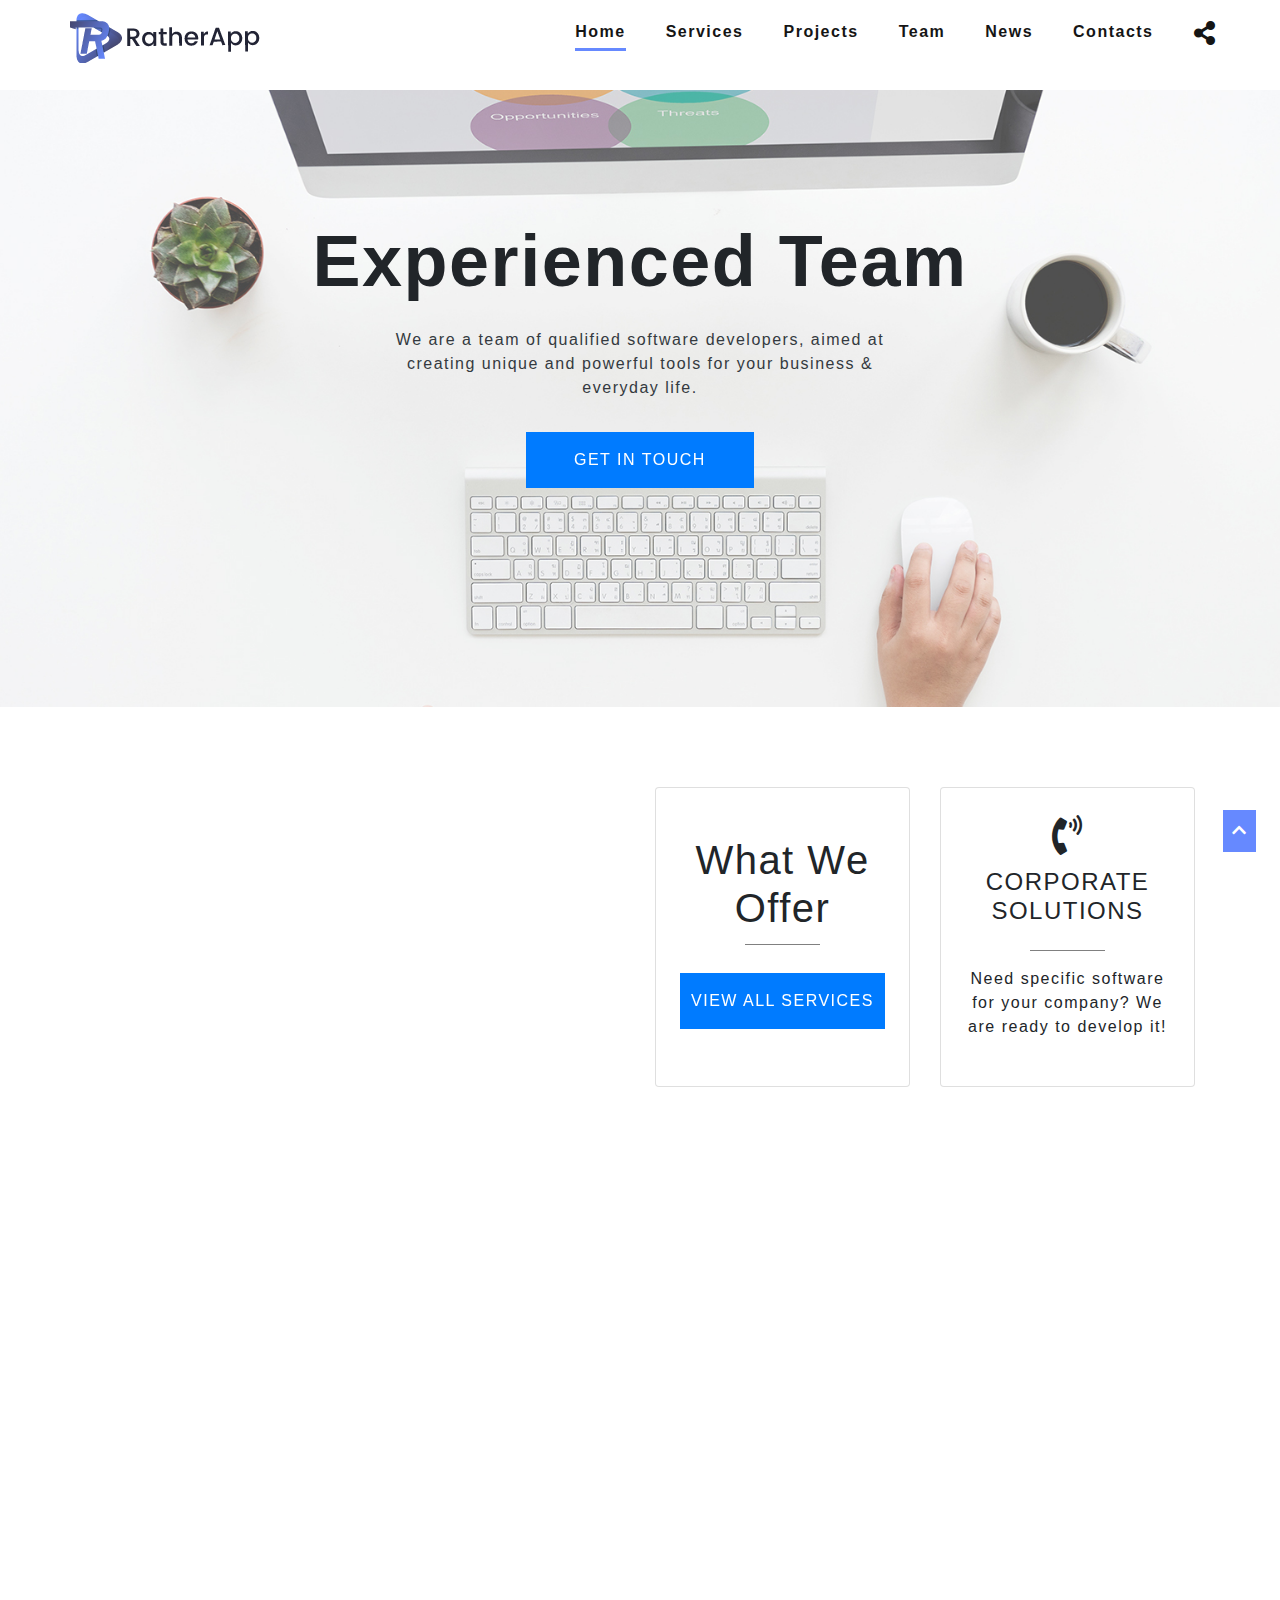
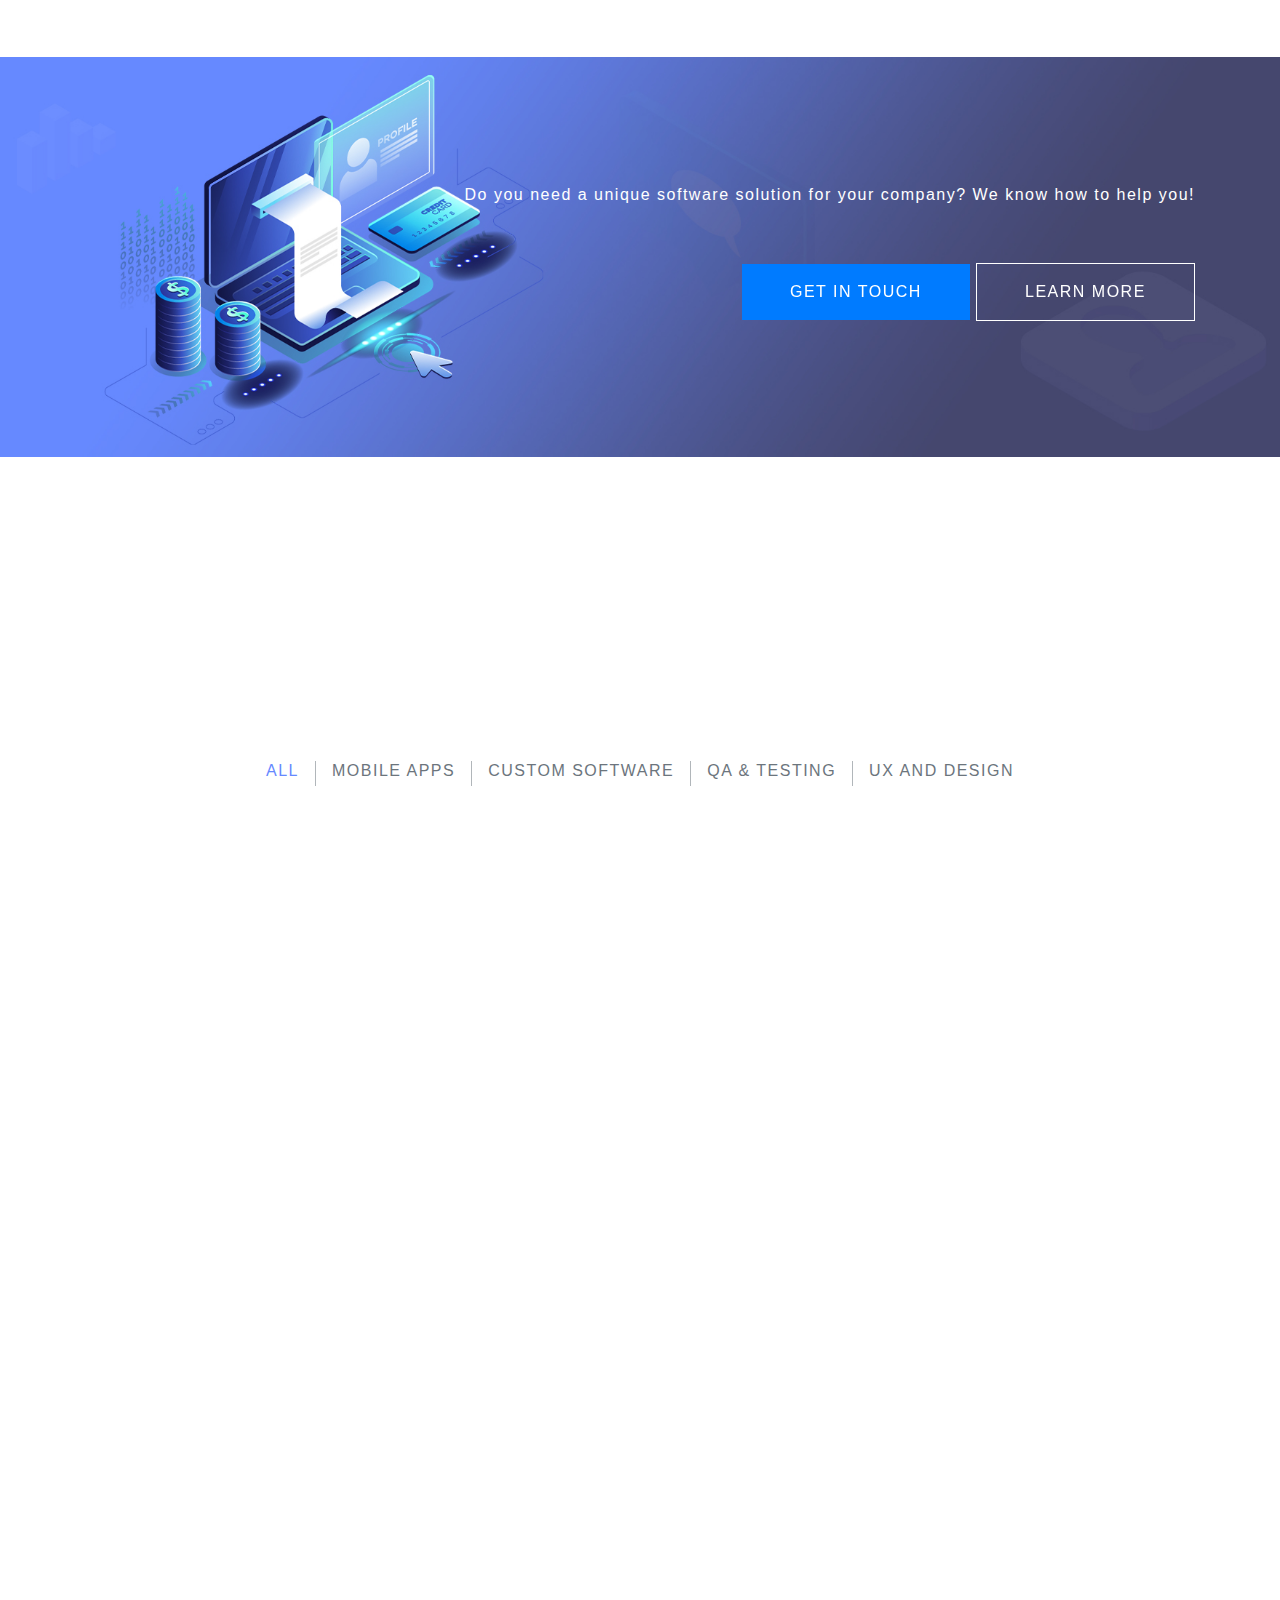
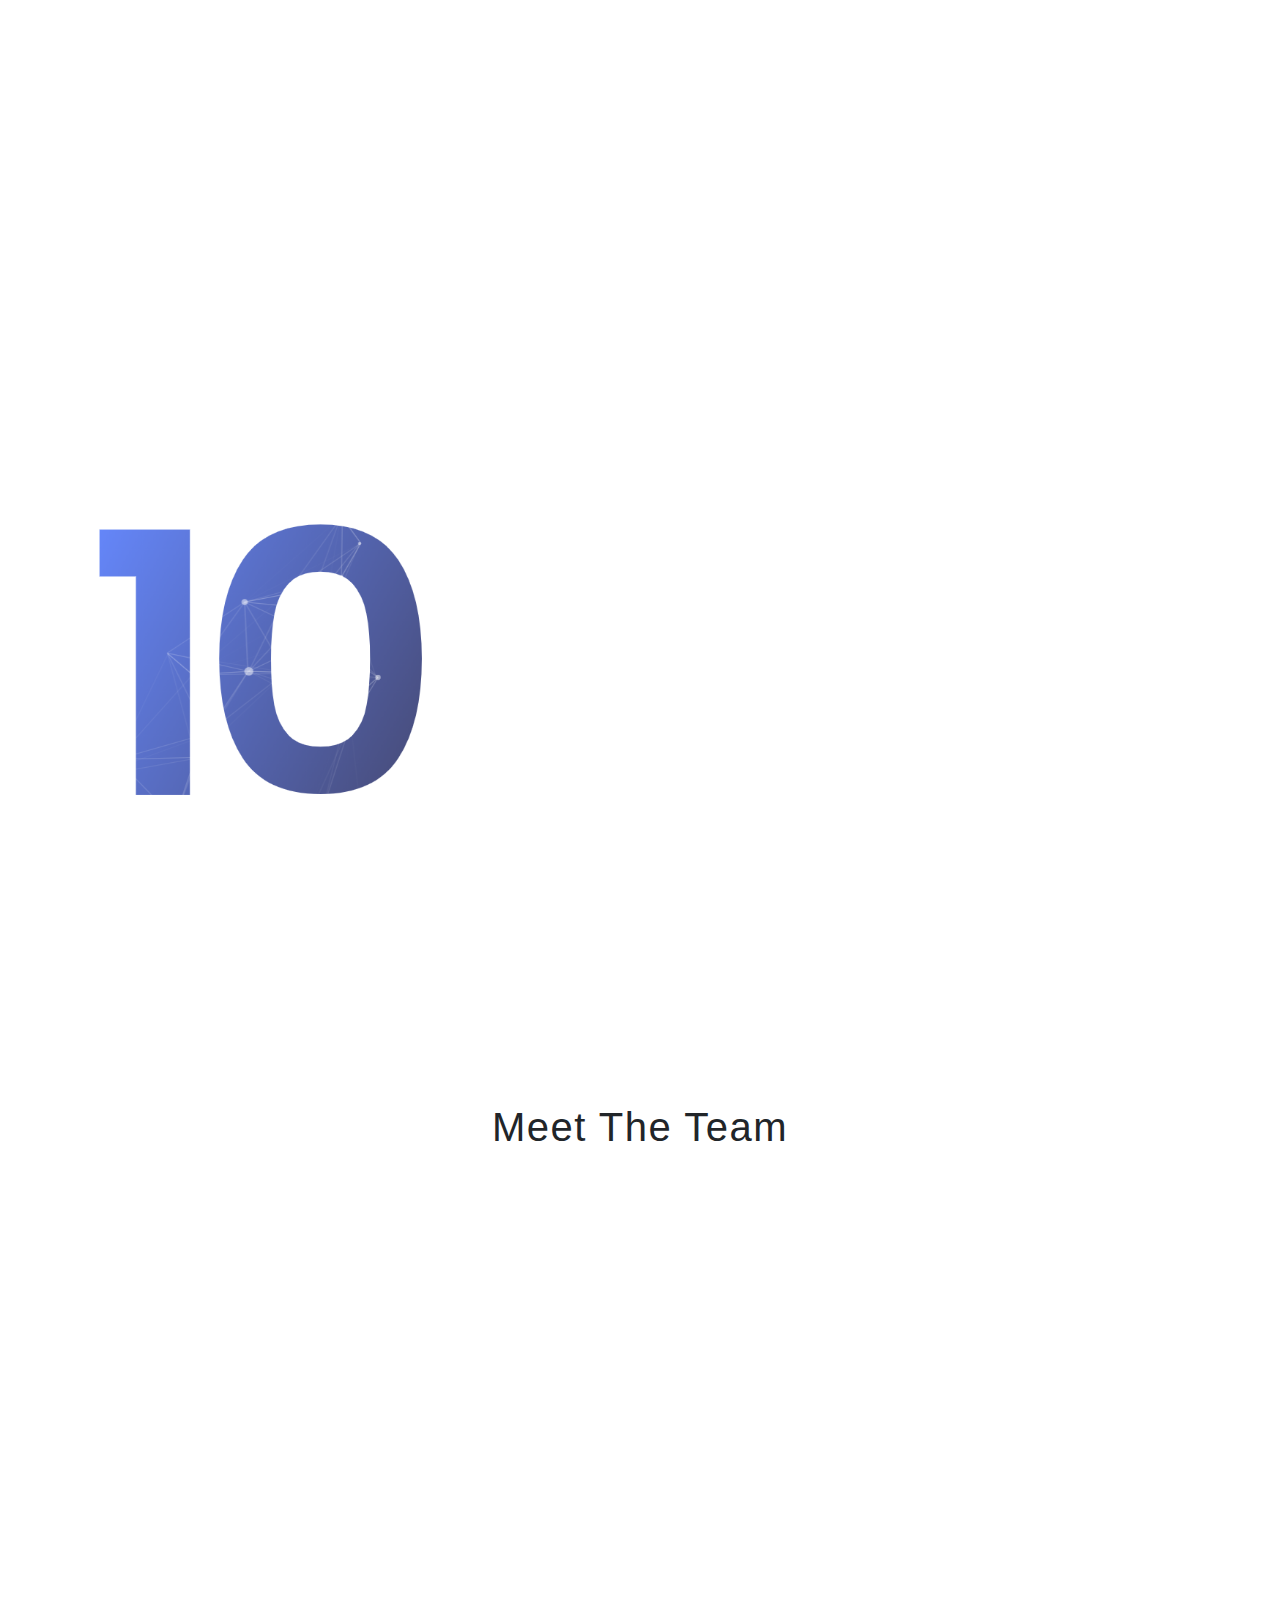
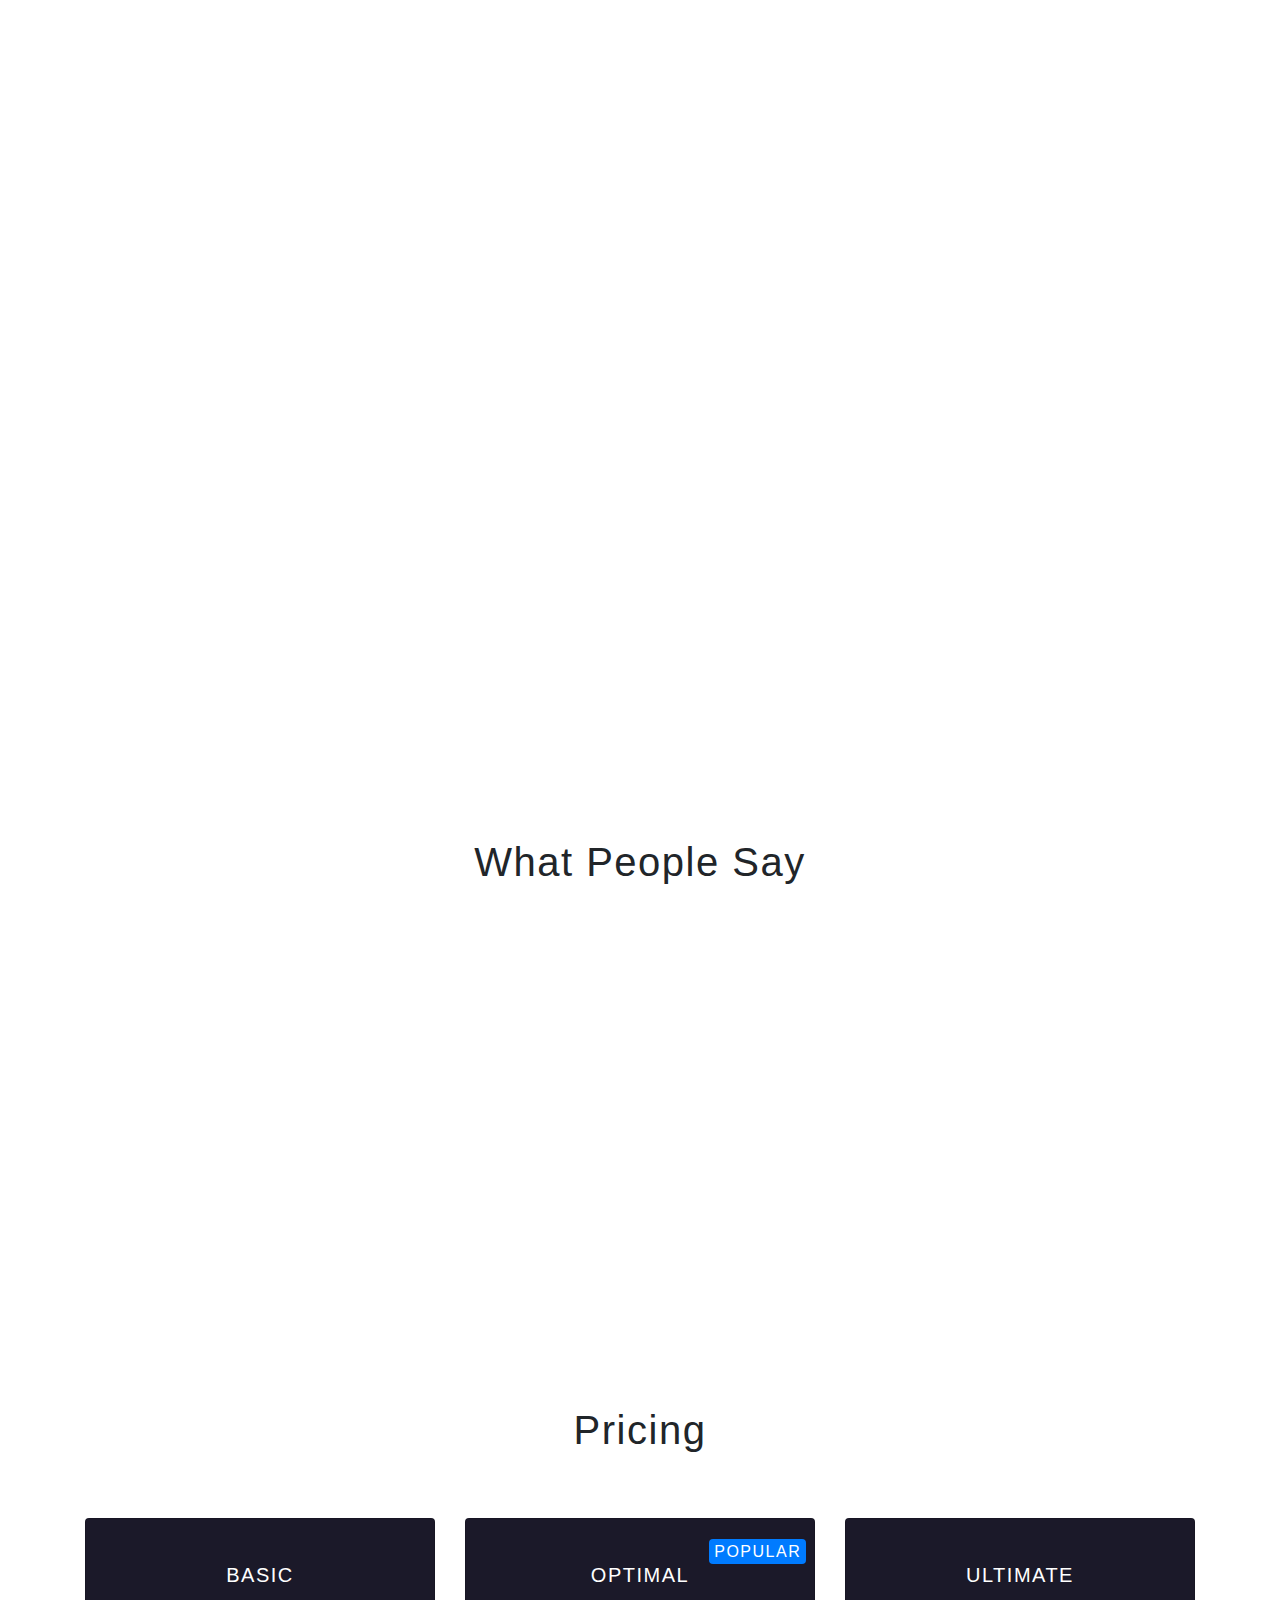
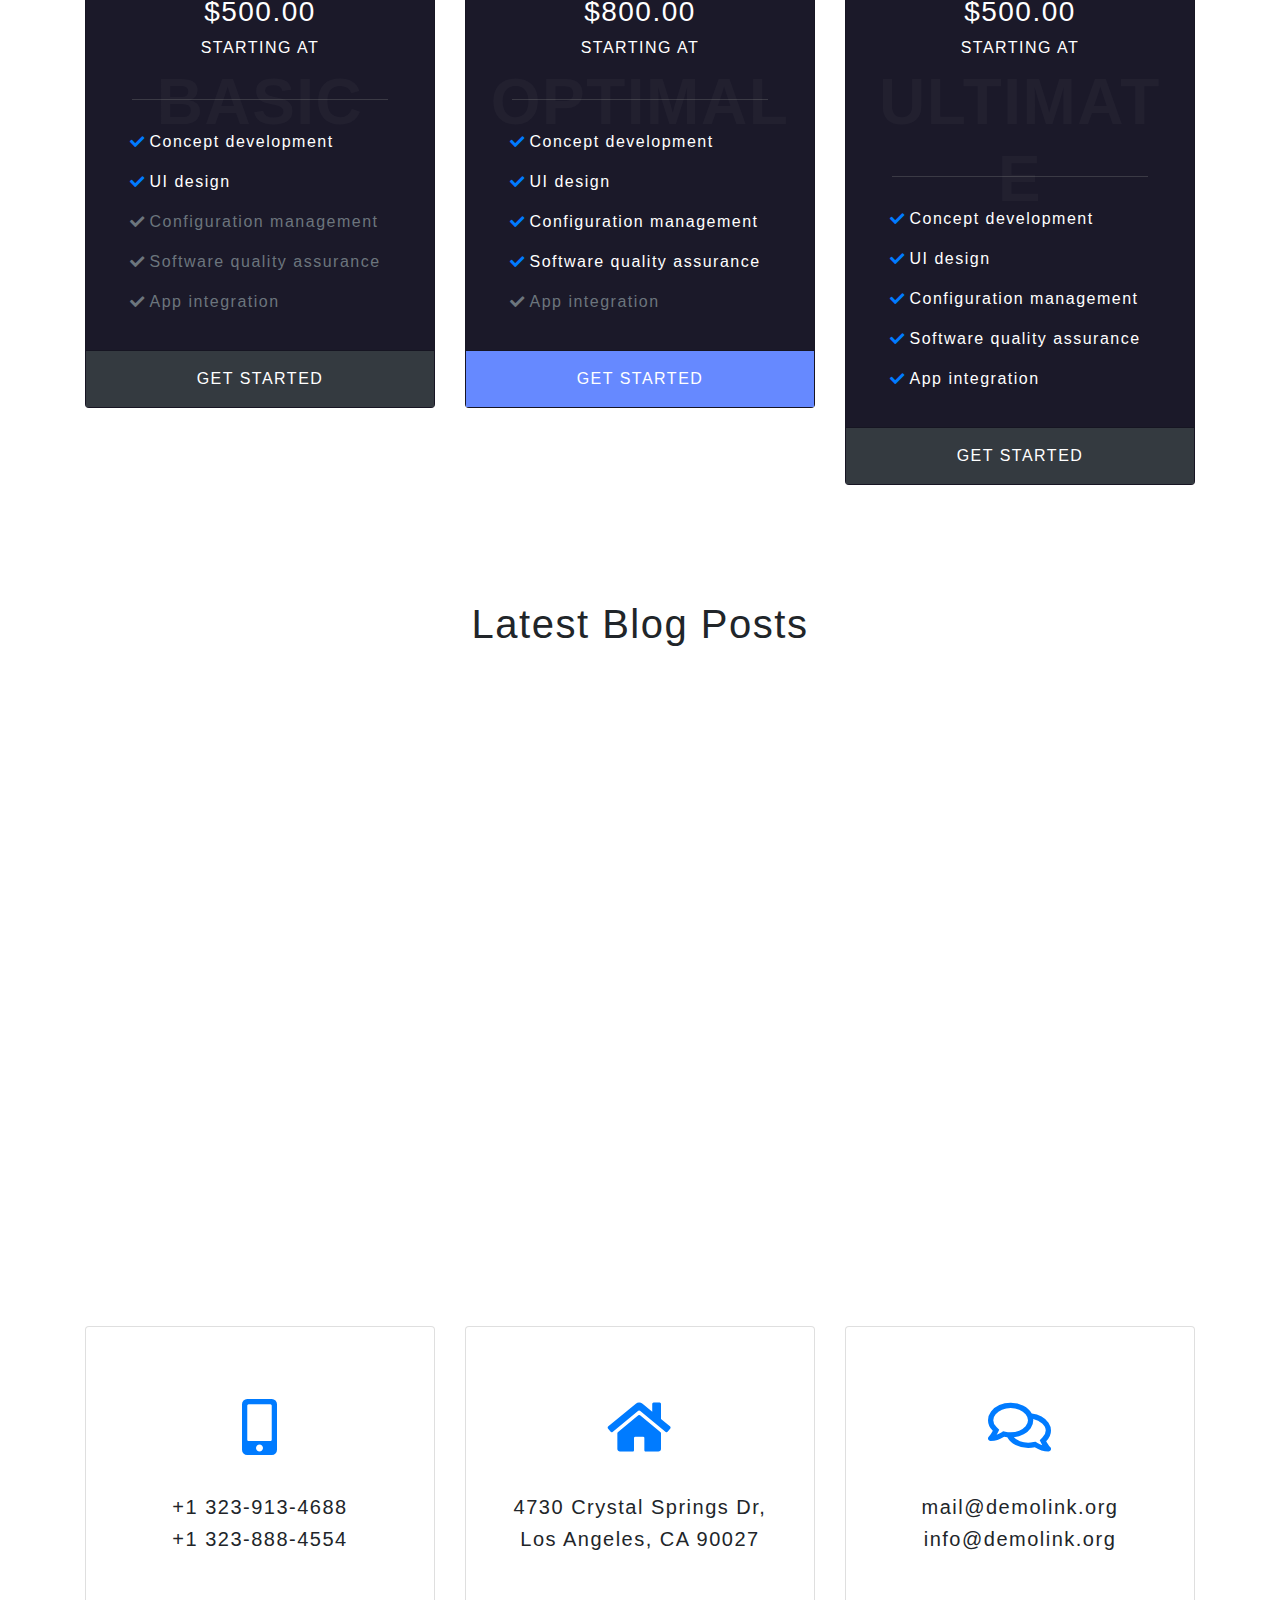
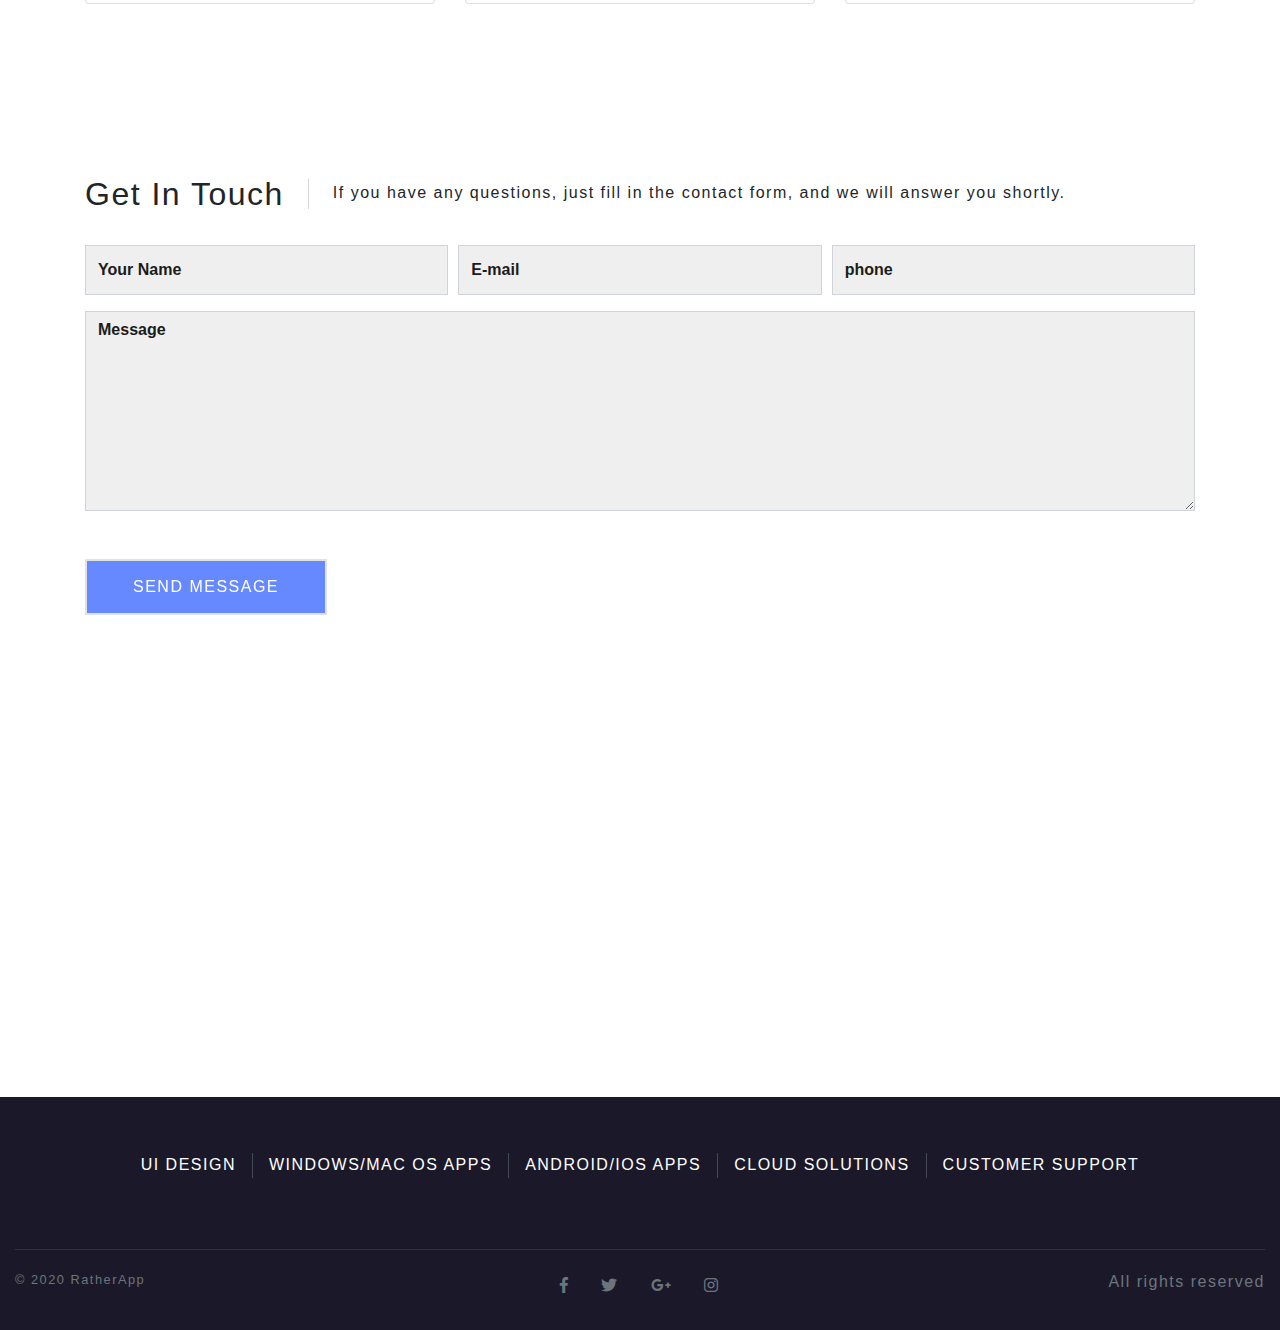
==== commit 52cb9465: "Update index.html" ====
--- a/index.html
+++ b/index.html
@@ -242,7 +242,7 @@
 						<div class="col-xl-8">
 							<div class="row">
 								<div class="col-sm-6">
-									<img class="mt-4 pt-3 w-100" src="images/10.png" height="300">
+									<img class="mt-4 pt-3 w-100" src="images/10.PNG" height="300">
 								</div>
 								<div class="col-sm-6 col-10 mx-auto mt-5 wow fadeInUp" style="visibility: visible; animation-name: fadeInUp;">
 									<div class="decoration-line"></div>
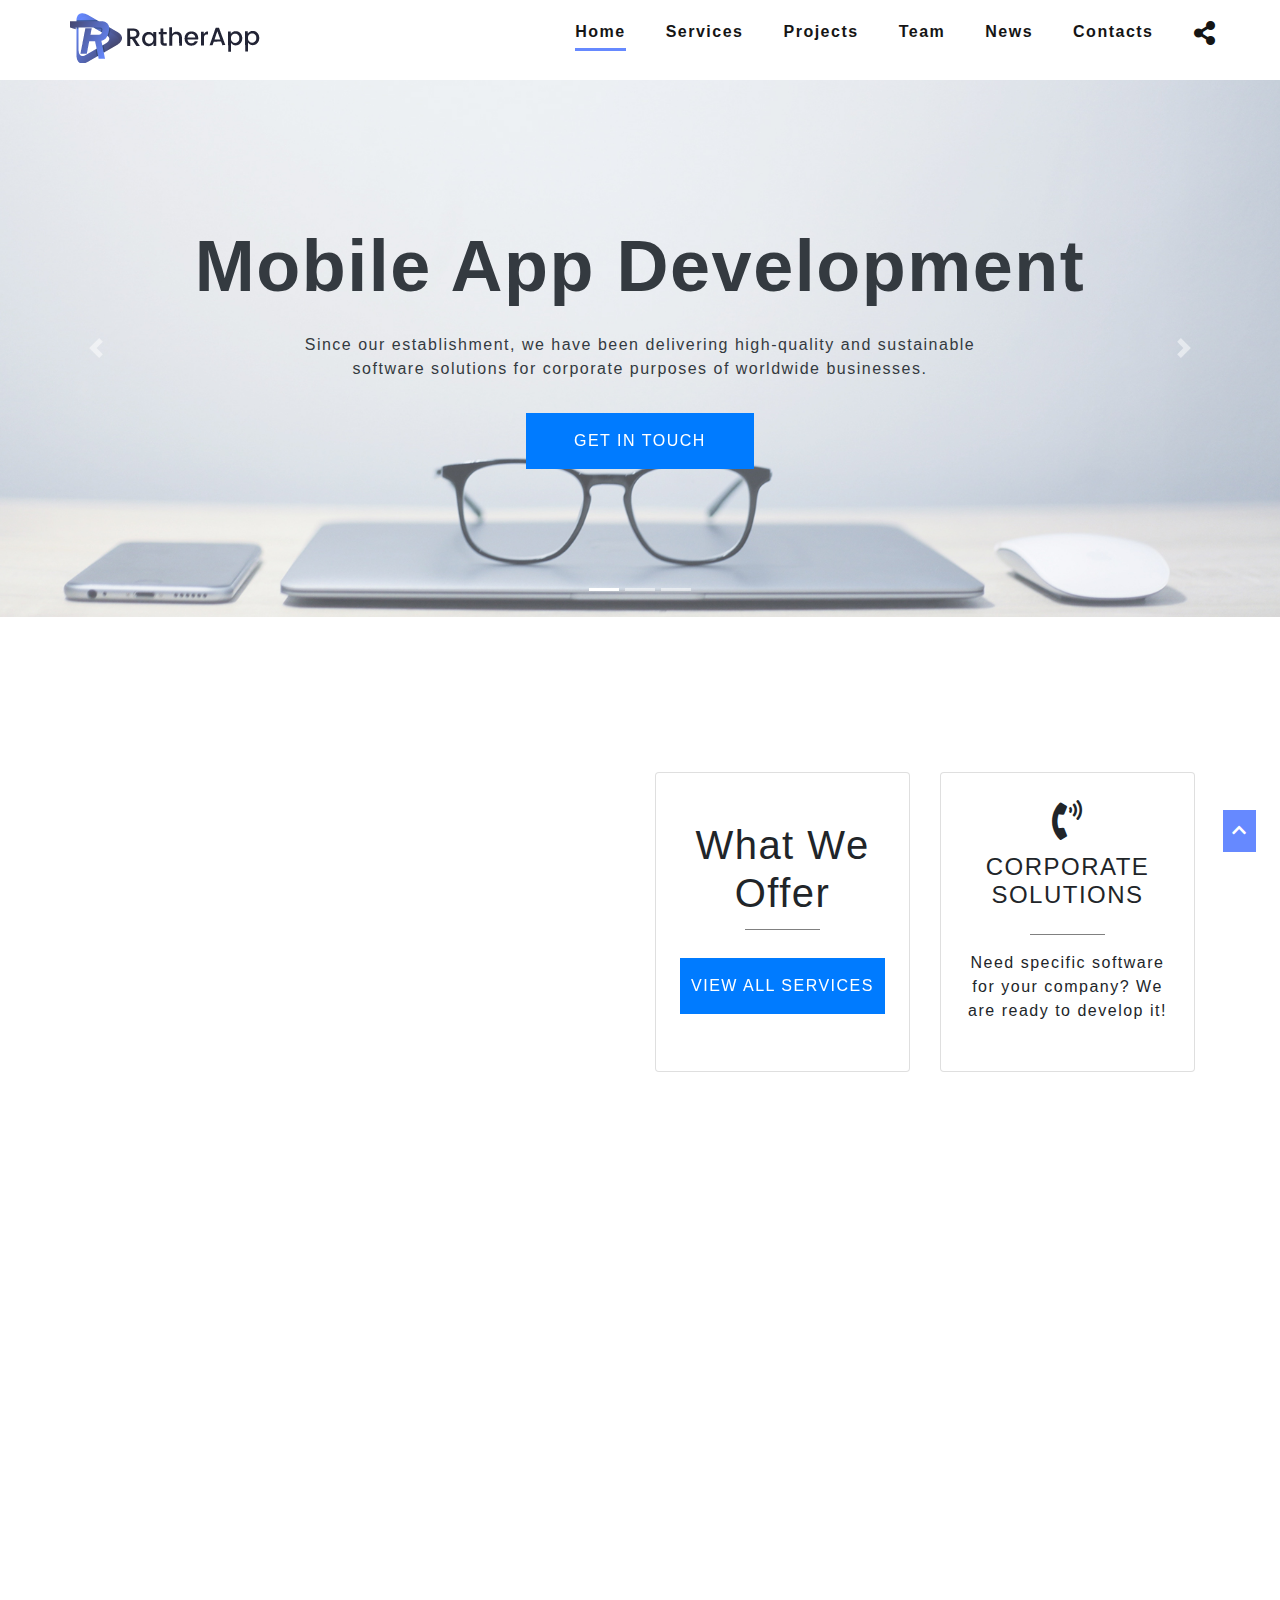
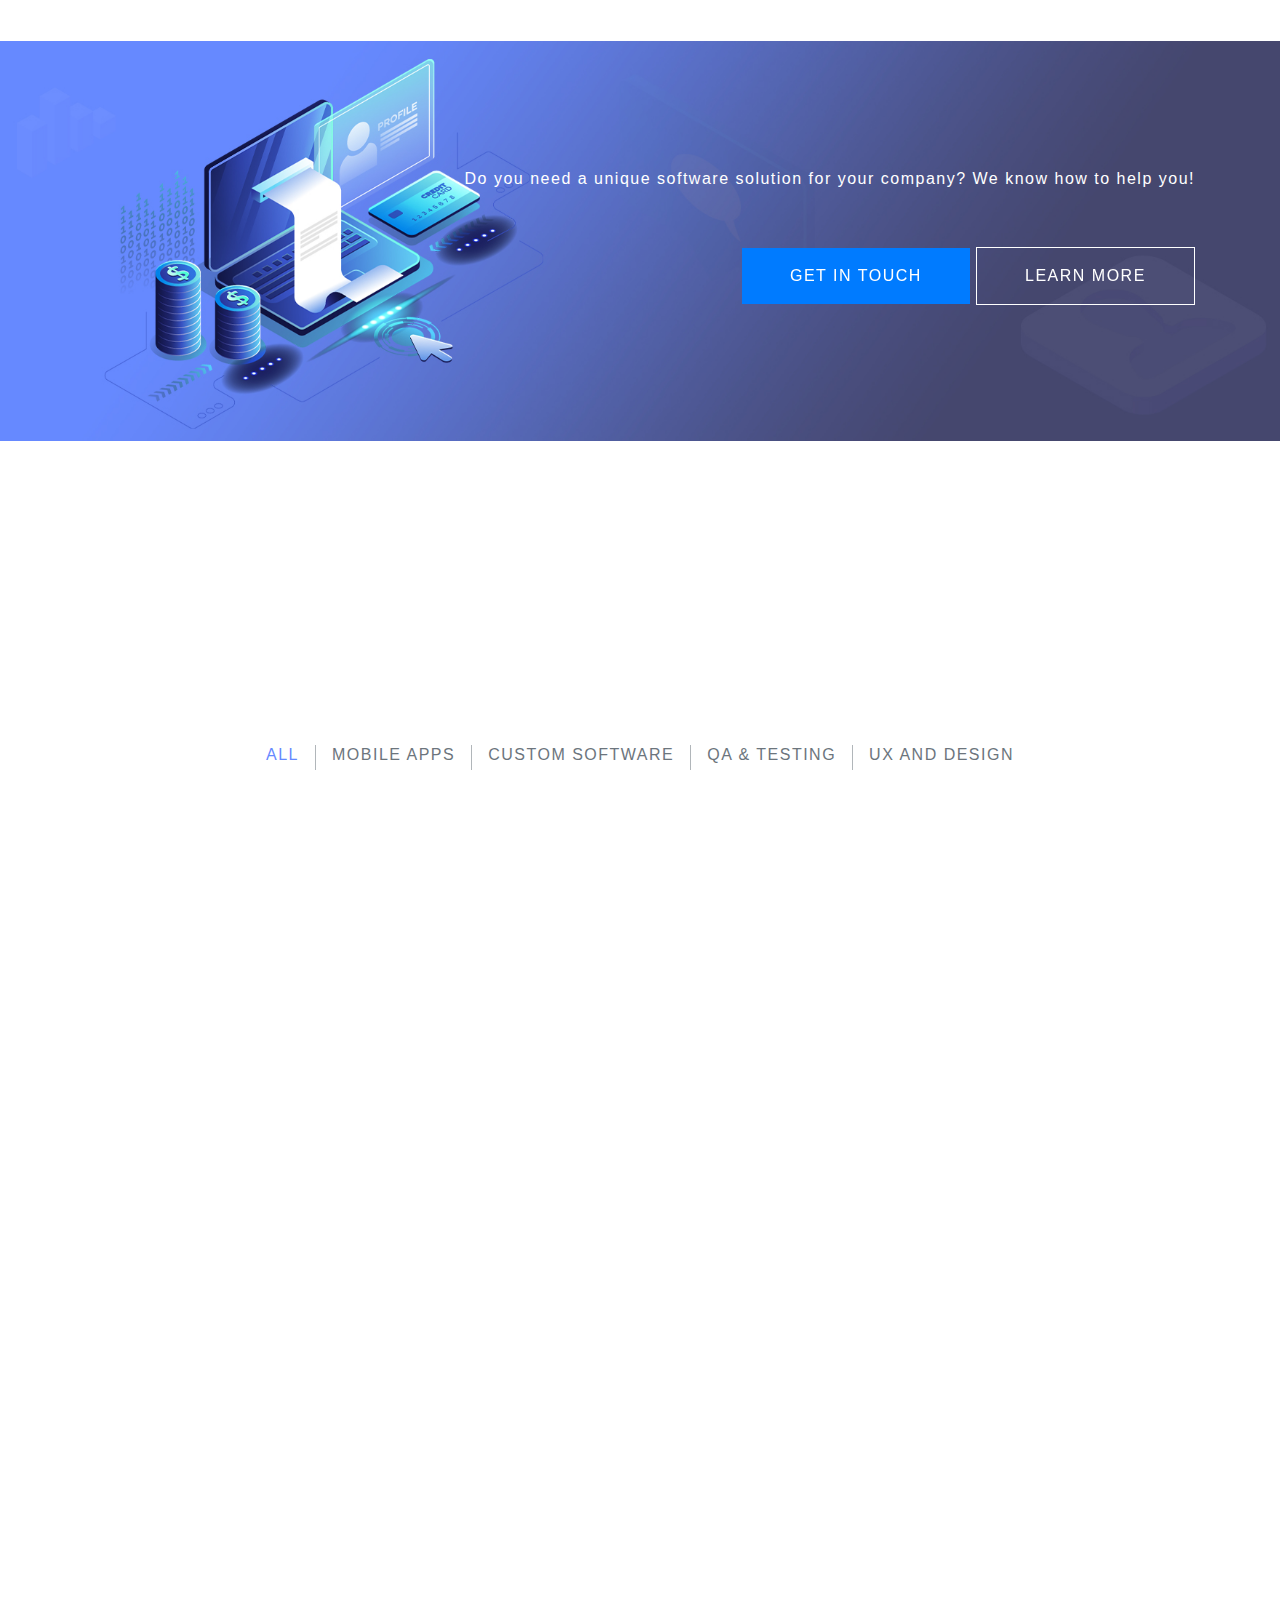
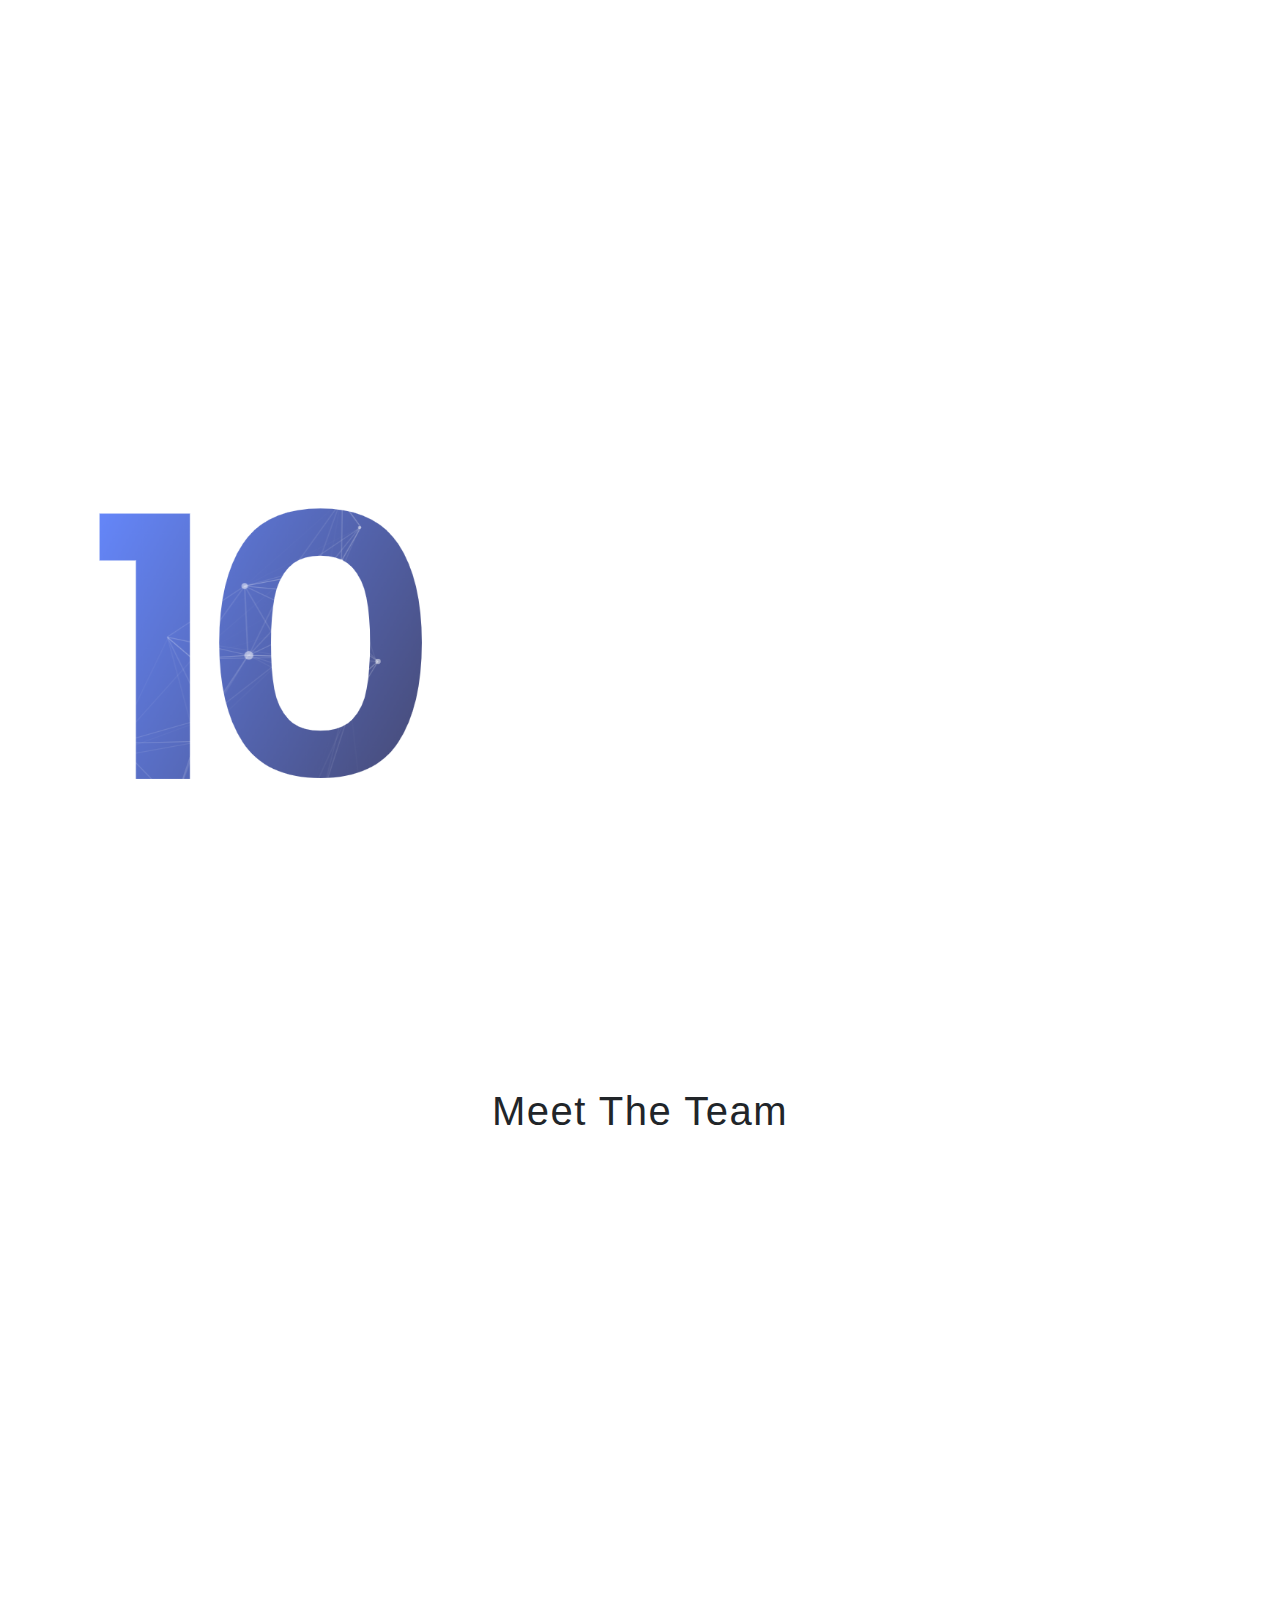
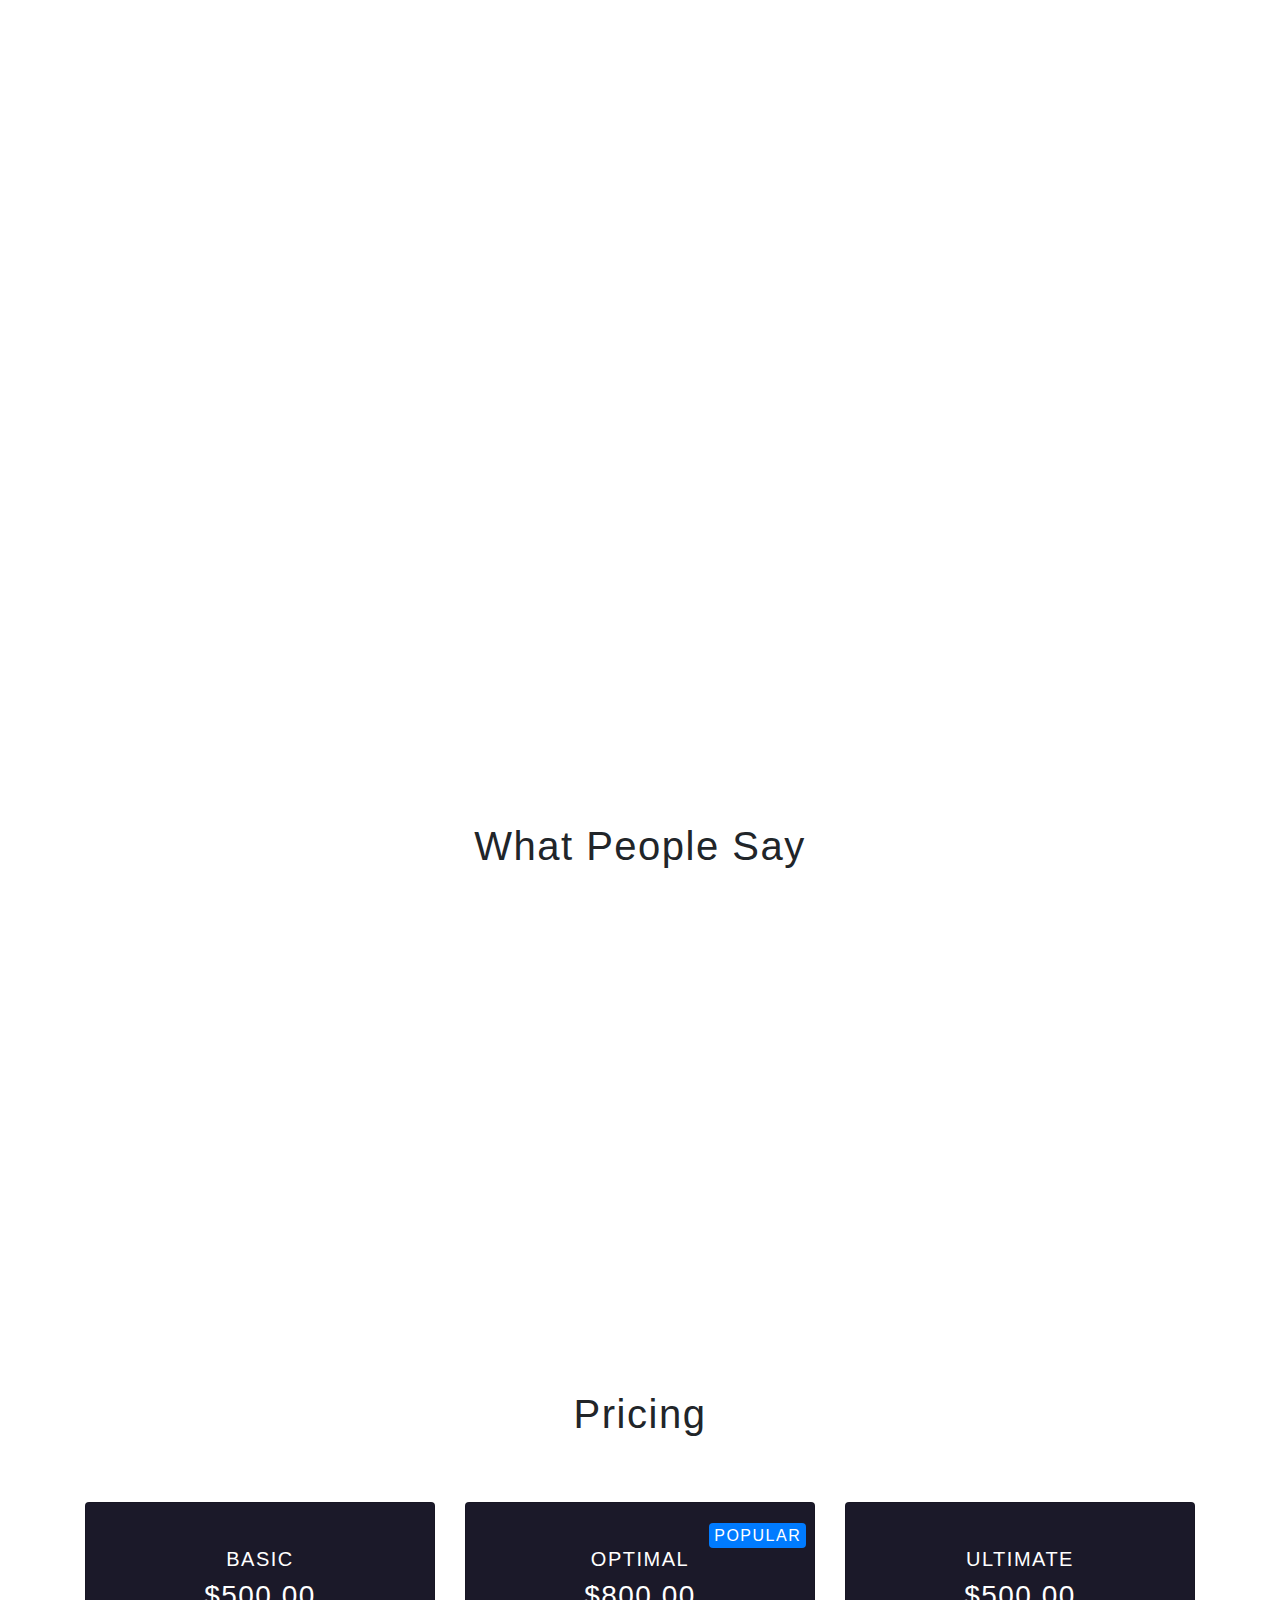
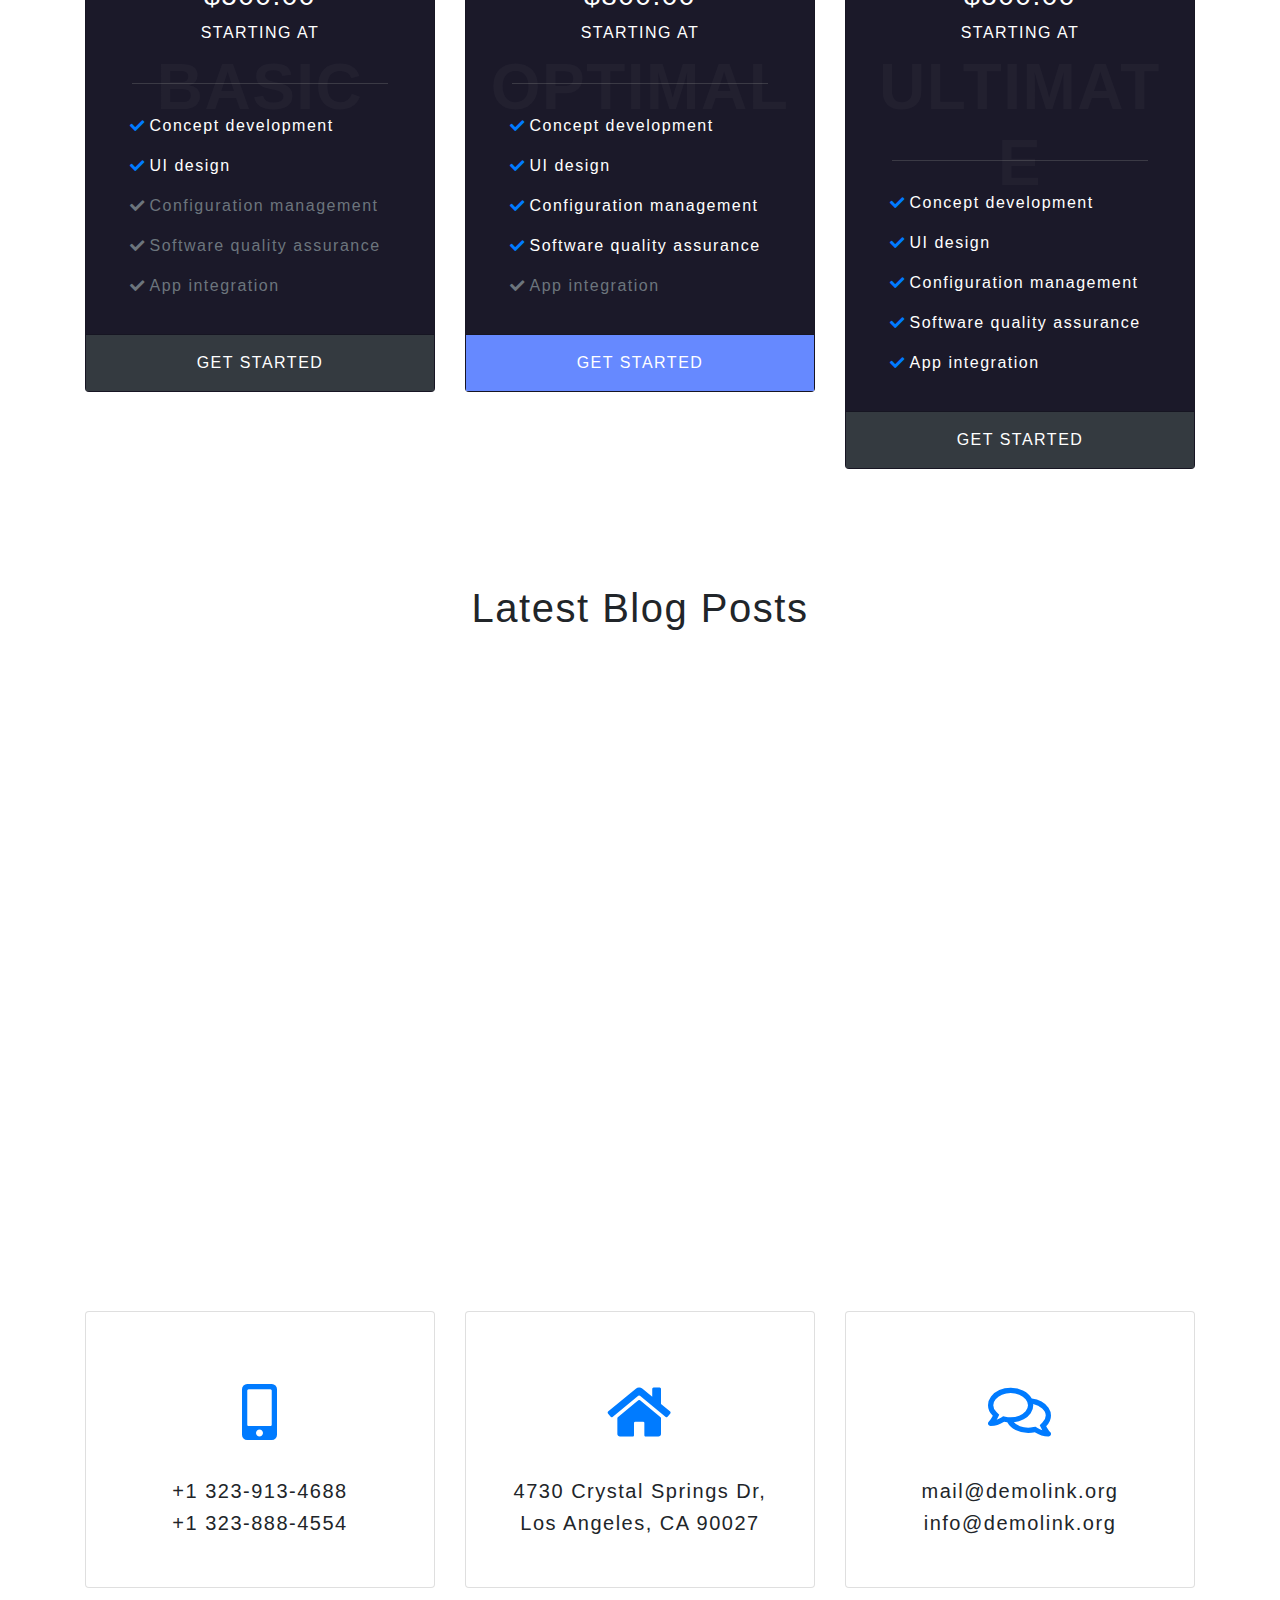
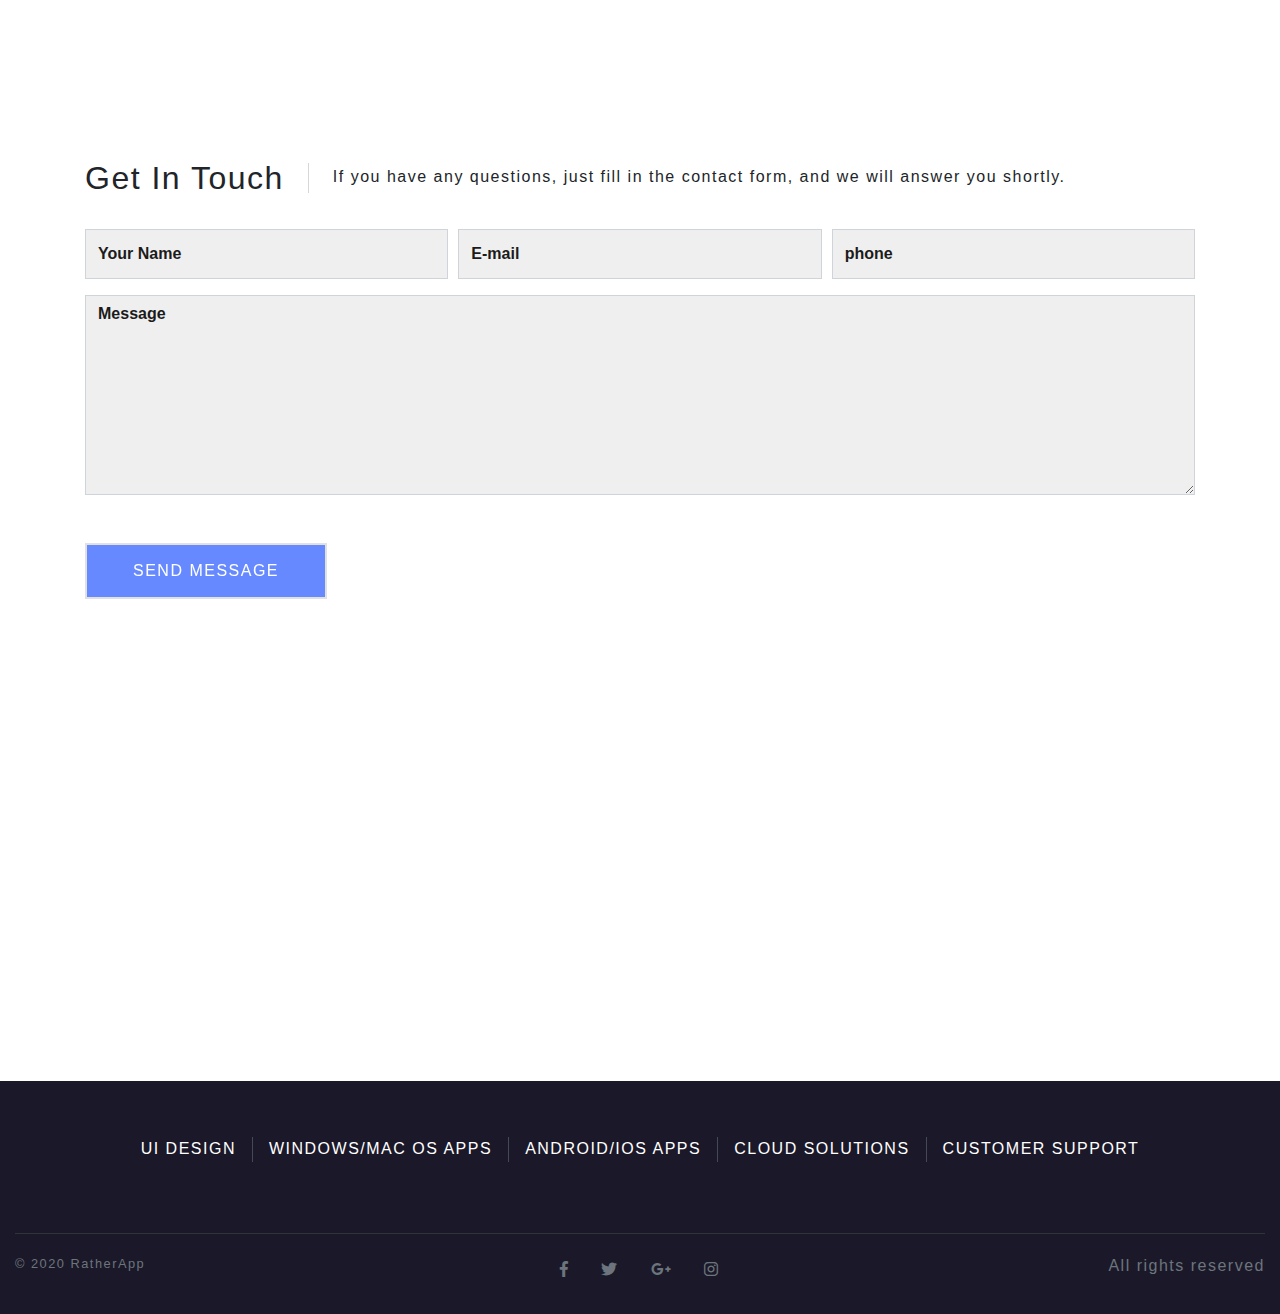
==== commit 0c6b3382: "Update index.html" ====
--- a/index.html
+++ b/index.html
@@ -75,15 +75,50 @@
 		</header>
 		<main>
 			<!-- == Home Part == -->
-			<section id="home" class="bg-norepeat bg-size-cover bg-position-center">
-				<div class="container-sm pb-5">
-					<div class="row justify-content-center text-center pb-sm-5">
-						<div class="col-sm-8">
-							<h1 data-caption-animate="fadeInLeft" data-caption-delay="0" class="fadeInLeft animated display-3 font-weight-600 mt-md-5">Experienced Team</h1>
-							<p class="text-width-large fadeInRight animated mx-md-5 px-sm-5 text-dark py-3" data-caption-animate="fadeInRight" data-caption-delay="100">We are a team of qualified software developers, aimed at creating unique and powerful tools for your business &amp; everyday life.</p>
-							<a href="#" class="hvr-shutter-out-horizontal text-decoration-none text-white bg-primary px-5 py-3 mb-5 fadeInUp animated" data-toggle="modal" data-caption-animate="fadeInUp" data-caption-delay="200">GET IN TOUCH</a>
-						</div>
-					</div>
+			<section id="home" class="bg-norepeat bg-size-cover bg-position-center mt-0">
+				<div id="carouselExampleIndicators" class="carousel slide" data-ride="carousel">
+				  <ol class="carousel-indicators">
+					<li data-target="#carouselExampleIndicators" data-slide-to="0" class="active"></li>
+					<li data-target="#carouselExampleIndicators" data-slide-to="1"></li>
+					<li data-target="#carouselExampleIndicators" data-slide-to="2"></li>
+				  </ol>
+				  <div class="carousel-inner">
+					<!-- CAROUSEL ITEM 1 -->
+					<div class="carousel-item active">
+					  <img class="d-block w-100" src="images/slider-1.jpg" style="min-height: 450px;" alt="First slide">
+					  <div class="carousel-caption mt-xl-5" style="top: 5%;">
+						<h1 data-caption-animate="fadeInLeft" data-caption-delay="0" class="fadeInLeft animated display-3 font-weight-600 text-dark mt-sm-5">Mobile App Development</h1>
+						<p class="text-width-large fadeInRight animated mx-md-5 px-md-5 text-dark py-3" data-caption-animate="fadeInRight" data-caption-delay="100">Since our establishment, we have been delivering high-quality and sustainable software solutions for corporate purposes of worldwide businesses.</p>
+						<a href="#" class="hvr-shutter-out-horizontal text-decoration-none text-white bg-primary px-5 py-3 fadeInUp animated" data-toggle="modal" data-caption-animate="fadeInUp" data-caption-delay="200">GET IN TOUCH</a>
+					  </div>
+					</div>
+					<!-- CAROUSEL ITEM 2 -->
+					<div class="carousel-item">
+					  <img class="d-block w-100" src="images/slider-2.jpg" style="min-height: 450px;" alt="Second slide">
+					  <div class="carousel-caption mt-xl-5" style="top: 5%;">
+						<h1 data-caption-animate="fadeInLeft" data-caption-delay="0" class="fadeInLeft animated display-3 font-weight-600 text-dark mt-sm-5">Experienced Team</h1>
+						<p class="text-width-large fadeInRight animated mx-md-5 px-md-5 text-dark py-3" data-caption-animate="fadeInRight" data-caption-delay="100">We are a team of qualified software developers, aimed at creating unique and powerful tools for your business &amp; everyday life.</p>
+						<a href="#" class="hvr-shutter-out-horizontal text-decoration-none text-white bg-primary px-5 py-3 fadeInUp animated" data-toggle="modal" data-caption-animate="fadeInUp" data-caption-delay="200">GET IN TOUCH</a>
+					  </div>
+					</div>
+					<!-- CAROUSEL ITEM 3 -->
+					<div class="carousel-item">
+					  <img class="d-block w-100" src="images/slider-3.jpg" style="min-height: 450px;" alt="Third slide">
+					  <div class="carousel-caption mt-xl-5" style="top: 5%;">
+						<h1 data-caption-animate="fadeInLeft" data-caption-delay="0" class="fadeInLeft animated display-3 font-weight-600 text-dark mt-sm-5">Award-Winning Software</h1>
+						<p class="text-width-large fadeInRight animated mx-md-5 px-md-5 text-dark py-3" data-caption-animate="fadeInRight" data-caption-delay="100">The software solutions developed by our company have been numerously awarded for usability and innovative features.</p>
+						<a href="#" class="hvr-shutter-out-horizontal text-decoration-none text-white bg-primary px-5 py-3 fadeInUp animated" data-toggle="modal" data-caption-animate="fadeInUp" data-caption-delay="200">GET IN TOUCH</a>
+					  </div>
+					</div>
+				  </div>
+				  <a class="carousel-control-prev" href="#carouselExampleIndicators" role="button" data-slide="prev">
+					<span class="carousel-control-prev-icon" aria-hidden="true"></span>
+					<span class="sr-only">Previous</span>
+				  </a>
+				  <a class="carousel-control-next" href="#carouselExampleIndicators" role="button" data-slide="next">
+					<span class="carousel-control-next-icon" aria-hidden="true"></span>
+					<span class="sr-only">Next</span>
+				  </a>
 				</div>
 			</section>
 			<!-- == Services Part == -->
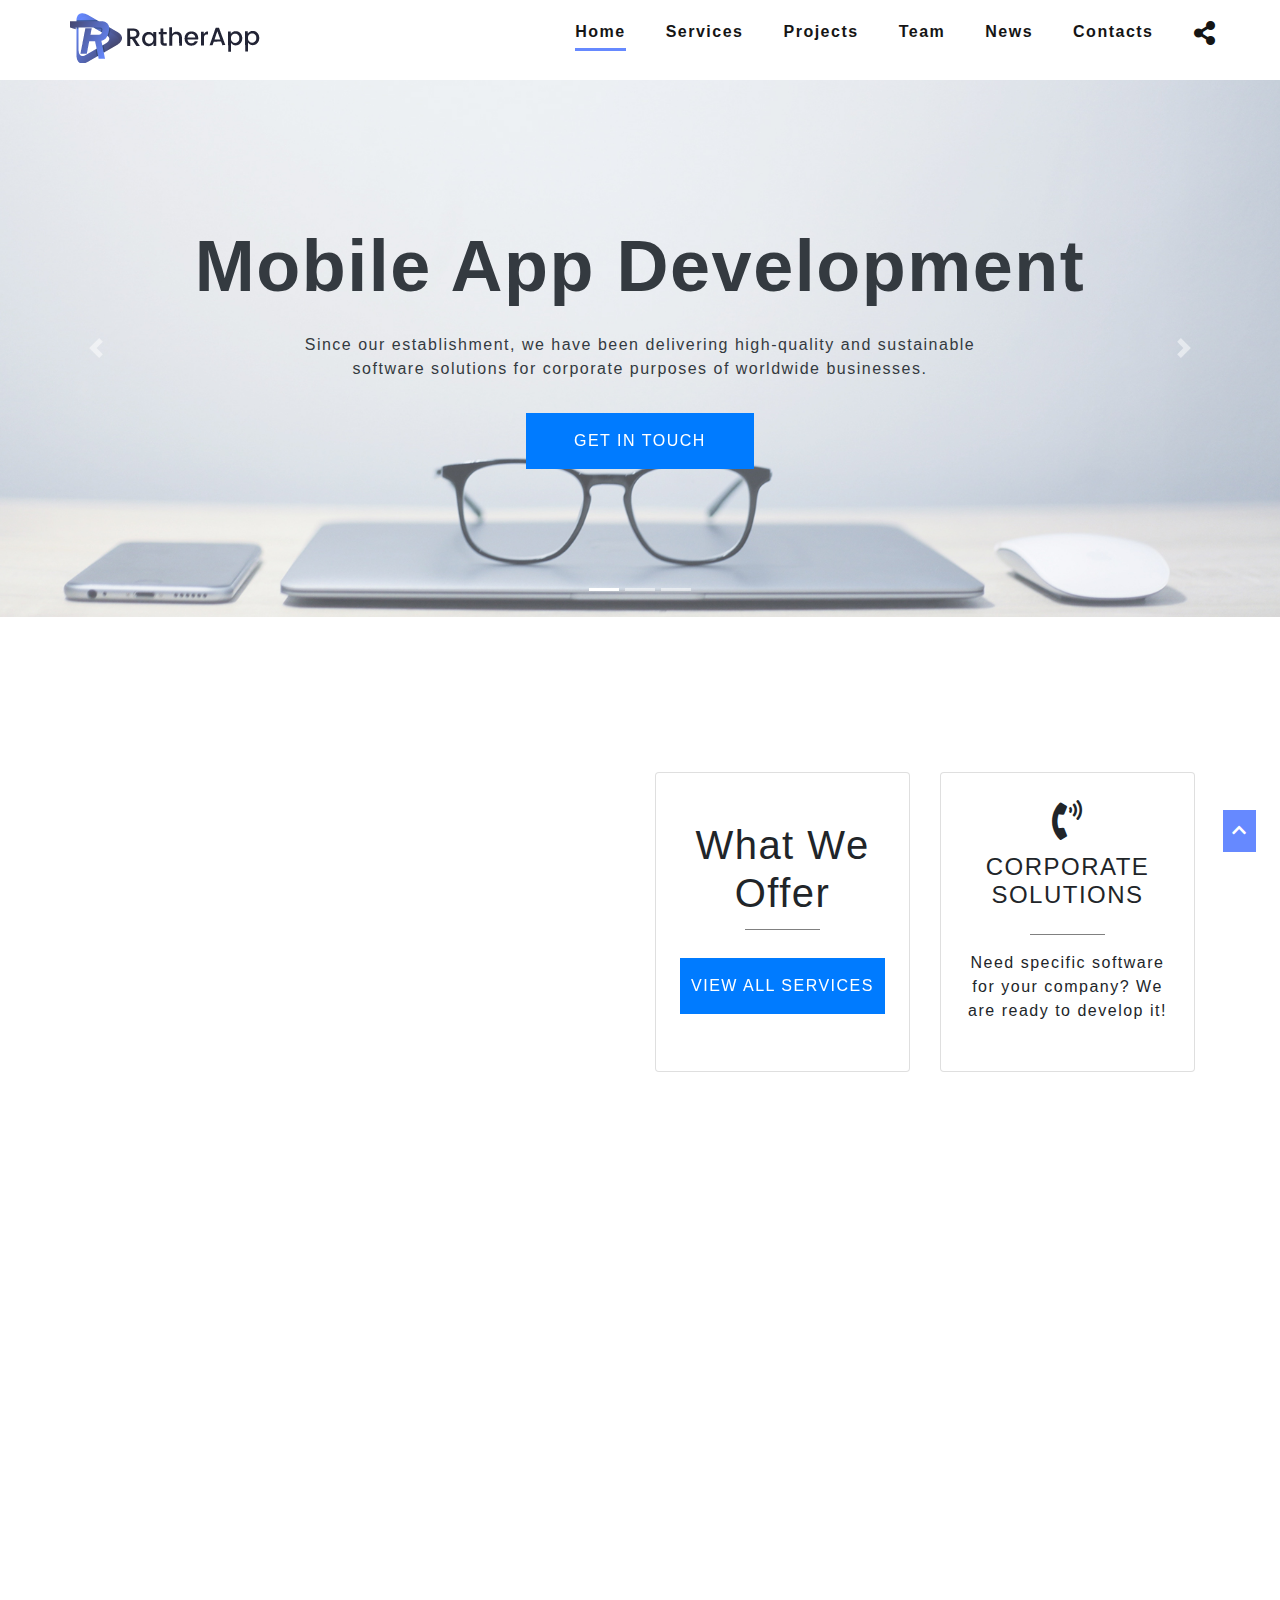
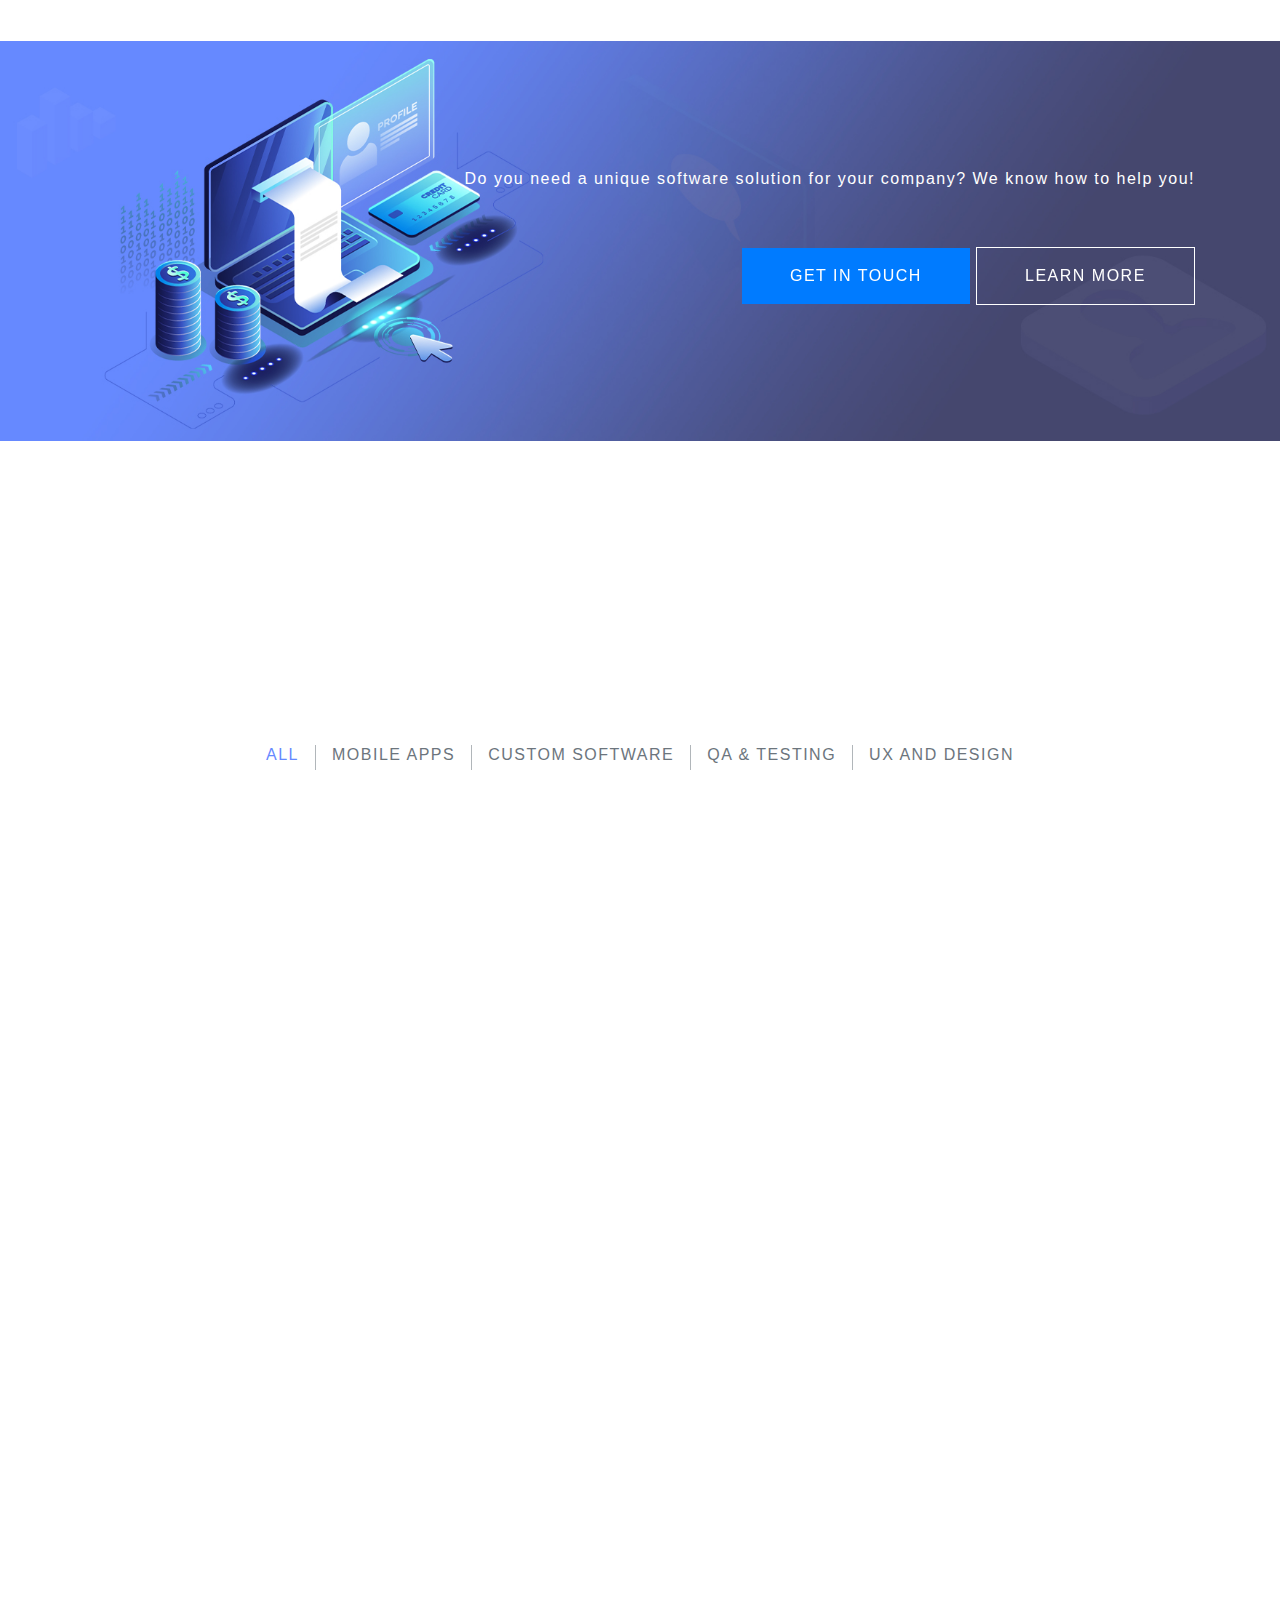
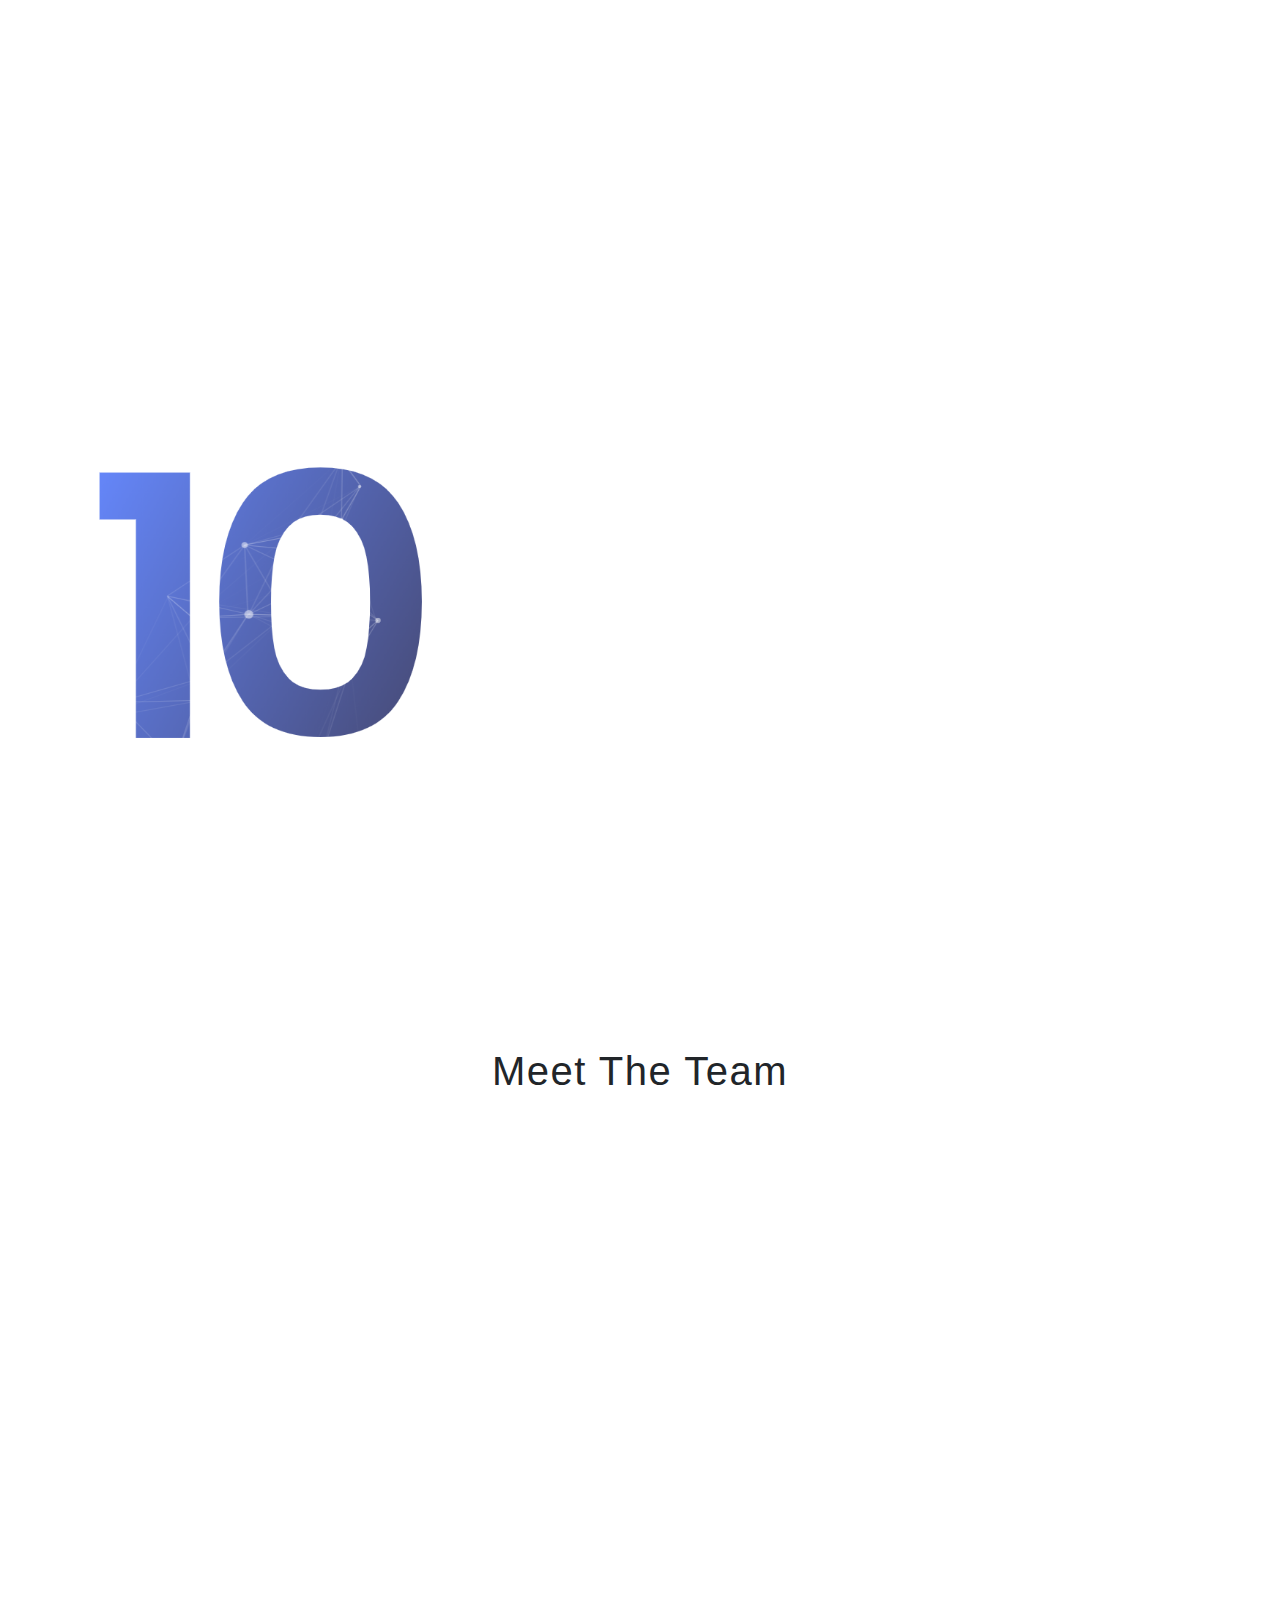
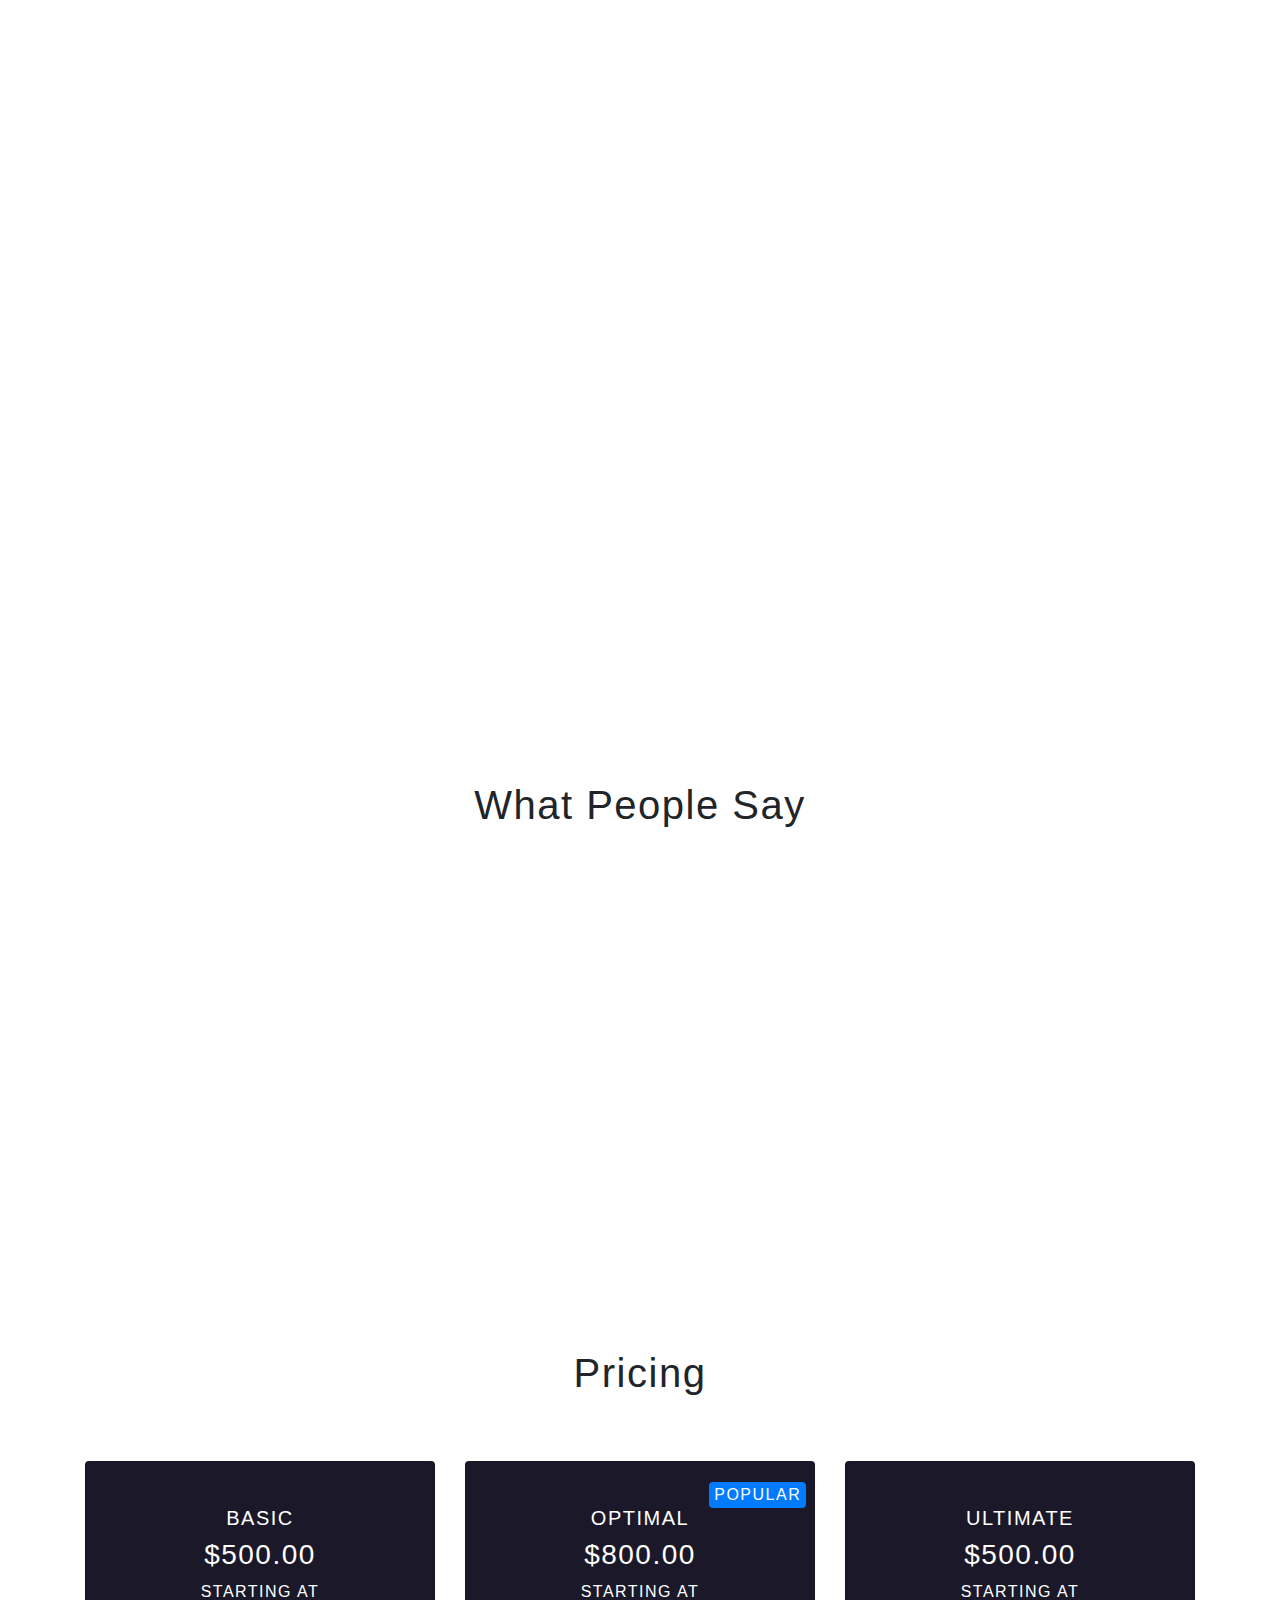
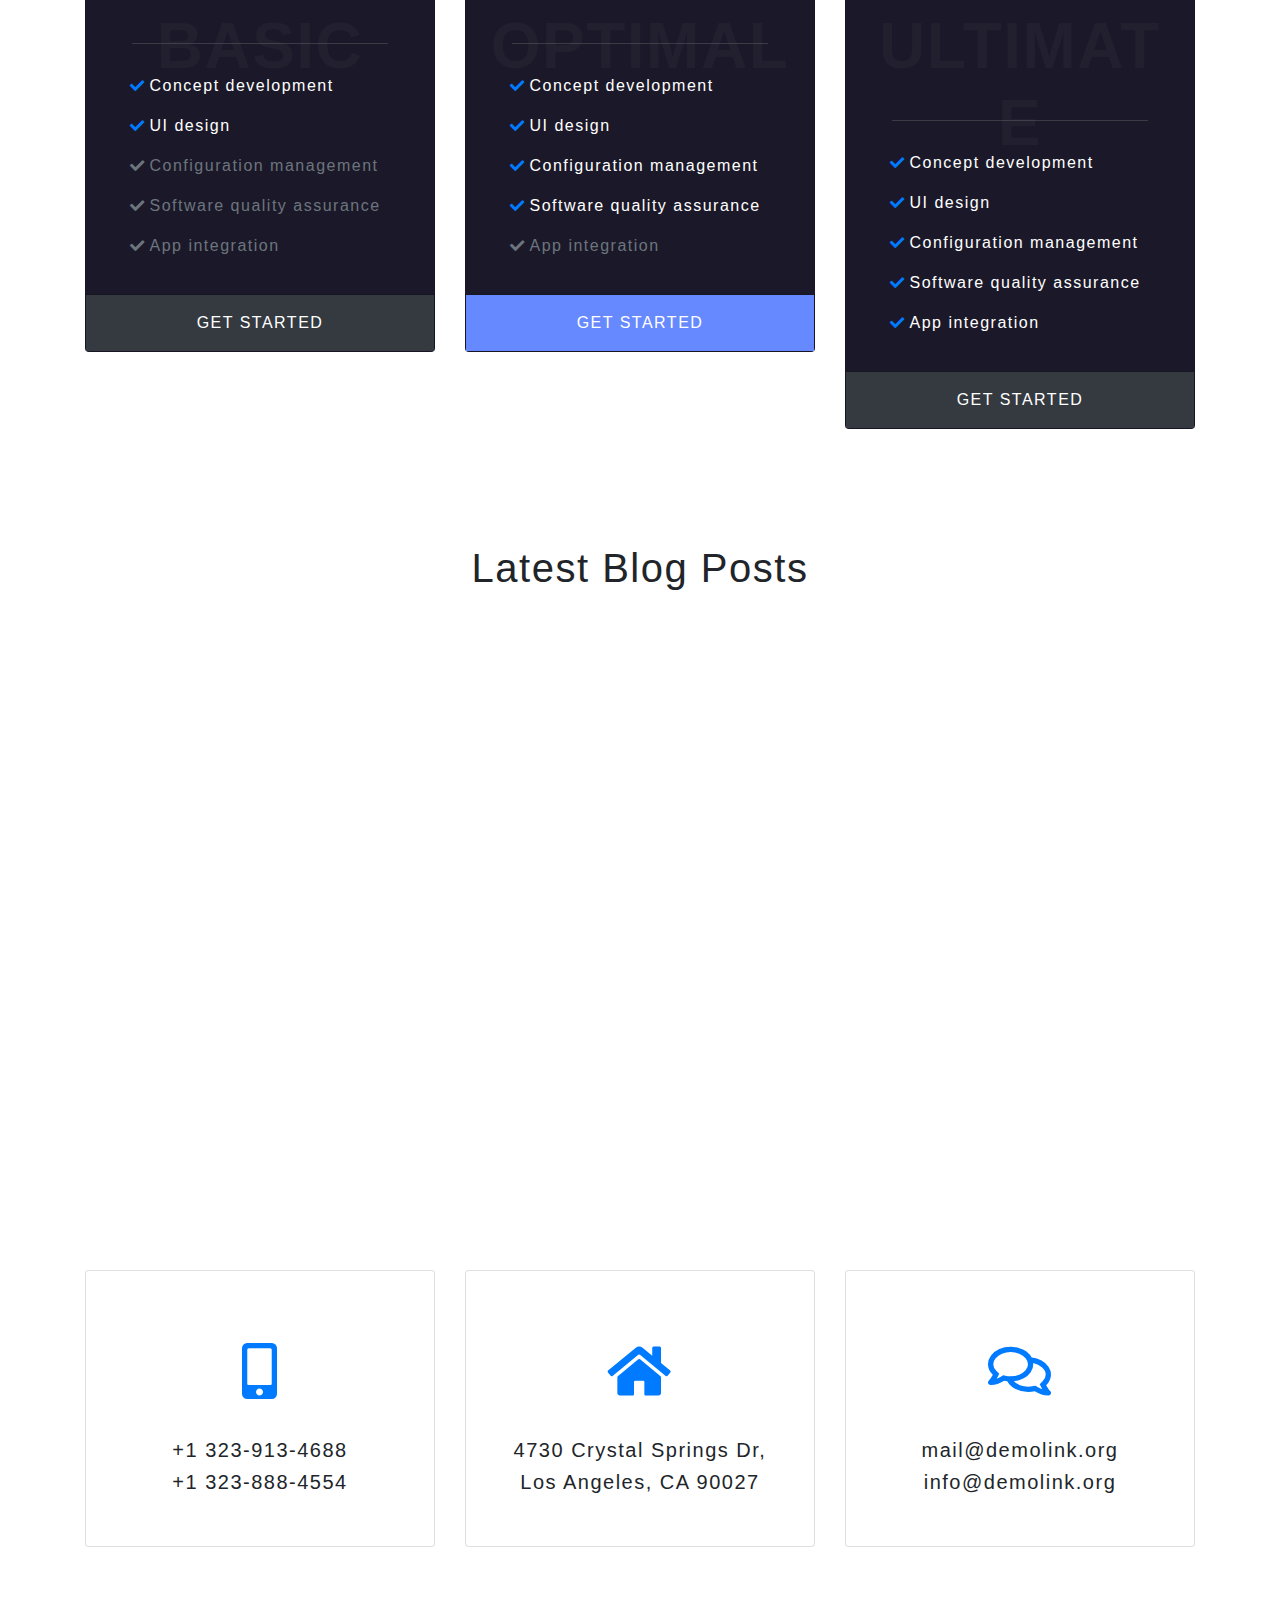
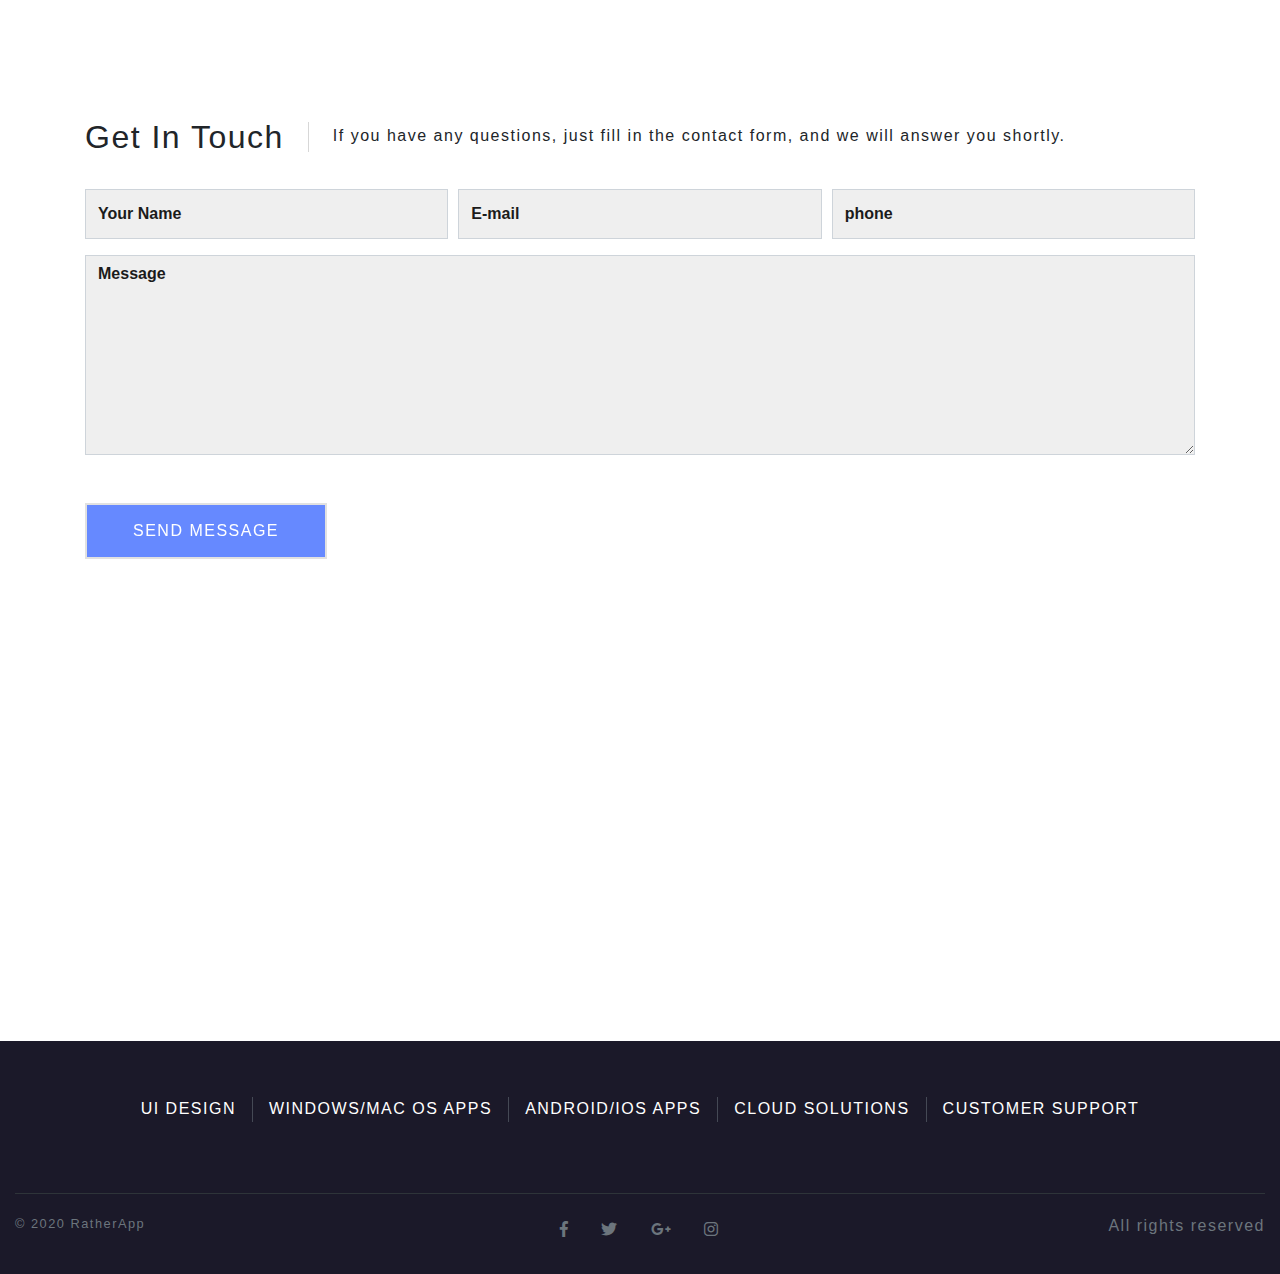
==== commit f9fcf2a6: "Update index.html" ====
--- a/index.html
+++ b/index.html
@@ -203,67 +203,83 @@
 						</ul>
 						<div class="form-row projects" style="position: relative; height: 1140px; margin: 0 auto;">
 							<div class="project-item col-sm-6 col-lg-4 text-center ux-and-design wow fadeInRight" style="position: absolute; left: 0px; top: 0px; visibility: visible; animation-name: fadeInRight;">
-								<img src="images/filter1.jpg" class="img-fluid mb-4">
-								<div class="img-overlay position-absolute text-left z-index-1">
-									<h2 class="d-inline-block hover-primary ml-4 mt-5 pt-4 mb-0"><i class="fas fa-search-plus"></i></h2>
-									<a class="nav-link h5 d-inline-block my-3 mt-5" href="#">Projects #1</a>
-									<p class="mx-4 font-weight-600">We work hard on every app to deliver top-notch features with great UI that you won’t find anywhere else.</p>
+								<div class="card border-0 card-height-width mb-3 mx-auto" style="min-height: 290px; min-width: 290px;">
+									<img src="images/filter1.jpg" class="card-img" style="min-height: 290px;">
+									<div class="card-img-overlay text-left">
+										<h2 class="d-inline-block hover-primary ml-2 mt-xl-4"><i class="fas fa-search-plus"></i></h2>
+										<a class="nav-link h5 d-inline-block" href="#">Projects #1</a>
+										<p class="ml-2 font-weight-600">We work hard on every app to deliver top-notch features with great UI that you won’t find anywhere else.</p>
+									</div>
 								</div>
 							</div>
 							<div class="project-item col-sm-6 col-lg-4 text-center mobile-apps wow fadeInRight" data-wow-delay=".1s" style="position: absolute; left: 500px; top: 0px; visibility: visible; animation-delay: 0.1s; animation-name: fadeInRight;">
-								<img src="images/filter2.jpg" class="img-fluid mb-4">
-								<div class="img-overlay position-absolute text-left z-index-1">
-									<h2 class="d-inline-block hover-primary ml-4 mt-5 pt-4 mb-0"><i class="fas fa-search-plus"></i></h2>
-									<a class="nav-link h5 d-inline-block my-3 mt-5" href="#">Projects #2</a>
-									<p class="mx-4 font-weight-600">We work hard on every app to deliver top-notch features with great UI that you won’t find anywhere else.</p>
+								<div class="card border-0 card-height-width mb-3 mx-auto" style="min-height: 290px; min-width: 290px;">
+									<img src="images/filter2.jpg" class="card-img" style="min-height: 290px;">
+									<div class="card-img-overlay text-left">
+										<h2 class="d-inline-block hover-primary ml-2 mt-xl-4"><i class="fas fa-search-plus"></i></h2>
+										<a class="nav-link h5 d-inline-block" href="#">Projects #2</a>
+										<p class="ml-2 font-weight-600">We work hard on every app to deliver top-notch features with great UI that you won’t find anywhere else.</p>
+									</div>
 								</div>
 							</div>
 							<div class="project-item col-sm-6 col-lg-4 text-center custom-software wow fadeInRight" data-wow-delay=".2s" style="position: absolute; left: 1001px; top: 0px; visibility: visible; animation-delay: 0.2s; animation-name: fadeInRight;">
-								<img src="images/filter3.jpg" class="img-fluid mb-4">
-								<div class="img-overlay position-absolute text-left z-index-1">
-									<h2 class="d-inline-block hover-primary ml-4 mt-5 pt-4 mb-0"><i class="fas fa-search-plus"></i></h2>
-									<a class="nav-link h5 d-inline-block my-3 mt-5" href="#">Projects #3</a>
-									<p class="mx-4 font-weight-600">We work hard on every app to deliver top-notch features with great UI that you won’t find anywhere else.</p>
+								<div class="card border-0 card-height-width mb-3 mx-auto" style="min-height: 290px; min-width: 290px;">
+									<img src="images/filter3.jpg" class="card-img" style="min-height: 290px;">
+									<div class="card-img-overlay text-left">
+										<h2 class="d-inline-block hover-primary ml-2 mt-xl-4"><i class="fas fa-search-plus"></i></h2>
+										<a class="nav-link h5 d-inline-block" href="#">Projects #3</a>
+										<p class="ml-2 font-weight-600">We work hard on every app to deliver top-notch features with great UI that you won’t find anywhere else.</p>
+									</div>
 								</div>
 							</div>
 							<div class="project-item col-sm-6 col-lg-4 text-center qa-and-testing wow fadeInRight" data-wow-delay=".3s" style="position: absolute; left: 0px; top: 380px; visibility: visible; animation-delay: 0.3s; animation-name: fadeInRight;">
-								<img src="images/filter4.jpg" class="img-fluid mb-4">
-								<div class="img-overlay position-absolute text-left z-index-1">
-									<h2 class="d-inline-block hover-primary ml-4 mt-5 pt-4 mb-0"><i class="fas fa-search-plus"></i></h2>
-									<a class="nav-link h5 d-inline-block my-3 mt-5" href="#">Projects #4</a>
-									<p class="mx-4 font-weight-600">We work hard on every app to deliver top-notch features with great UI that you won’t find anywhere else.</p>
+								<div class="card border-0 card-height-width mb-3 mx-auto" style="min-height: 290px; min-width: 290px;">
+									<img src="images/filter4.jpg" class="card-img" style="min-height: 290px;">
+									<div class="card-img-overlay text-left">
+										<h2 class="d-inline-block hover-primary ml-2 mt-xl-4"><i class="fas fa-search-plus"></i></h2>
+										<a class="nav-link h5 d-inline-block" href="#">Projects #4</a>
+										<p class="ml-2 font-weight-600">We work hard on every app to deliver top-notch features with great UI that you won’t find anywhere else.</p>
+									</div>
 								</div>
 							</div>
 							<div class="project-item col-sm-6 col-lg-4 text-center qa-and-testing wow fadeInLeft" style="position: absolute; left: 500px; top: 380px; visibility: visible; animation-name: fadeInLeft;">
-								<img src="images/filter5.jpg" class="img-fluid mb-4">
-								<div class="img-overlay position-absolute text-left z-index-1">
-									<h2 class="d-inline-block hover-primary ml-4 mt-5 pt-4 mb-0"><i class="fas fa-search-plus"></i></h2>
-									<a class="nav-link h5 d-inline-block my-3 mt-5" href="#">Projects #5</a>
-									<p class="mx-4 font-weight-600">We work hard on every app to deliver top-notch features with great UI that you won’t find anywhere else.</p>
+								<div class="card border-0 card-height-width mb-3 mx-auto" style="min-height: 290px; min-width: 290px;">
+									<img src="images/filter5.jpg" class="card-img" style="min-height: 290px;">
+									<div class="card-img-overlay text-left">
+										<h2 class="d-inline-block hover-primary ml-2 mt-xl-4"><i class="fas fa-search-plus"></i></h2>
+										<a class="nav-link h5 d-inline-block" href="#">Projects #5</a>
+										<p class="ml-2 font-weight-600">We work hard on every app to deliver top-notch features with great UI that you won’t find anywhere else.</p>
+									</div>
 								</div>
 							</div>
 							<div class="project-item col-sm-6 col-lg-4 text-center mobile-apps wow fadeInLeft" data-wow-delay=".1s" style="position: absolute; left: 1001px; top: 380px; visibility: visible; animation-delay: 0.1s; animation-name: fadeInLeft;">
-								<img src="images/filter6.jpg" class="img-fluid mb-4">
-								<div class="img-overlay position-absolute text-left z-index-1">
-									<h2 class="d-inline-block hover-primary ml-4 mt-5 pt-4 mb-0"><i class="fas fa-search-plus"></i></h2>
-									<a class="nav-link h5 d-inline-block my-3 mt-5" href="#">Projects #6</a>
-									<p class="mx-4 font-weight-600">We work hard on every app to deliver top-notch features with great UI that you won’t find anywhere else.</p>
+								<div class="card border-0 card-height-width mb-3 mx-auto" style="min-height: 290px; min-width: 290px;">
+									<img src="images/filter6.jpg" class="card-img" style="min-height: 290px;">
+									<div class="card-img-overlay text-left">
+										<h2 class="d-inline-block hover-primary ml-2 mt-xl-4"><i class="fas fa-search-plus"></i></h2>
+										<a class="nav-link h5 d-inline-block" href="#">Projects #6</a>
+										<p class="ml-2 font-weight-600">We work hard on every app to deliver top-notch features with great UI that you won’t find anywhere else.</p>
+									</div>
 								</div>
 							</div>
 							<div class="project-item col-sm-6 col-lg-4 text-center custom-software wow fadeInLeft" data-wow-delay=".2s" style="position: absolute; left: 0px; top: 760px; visibility: visible; animation-delay: 0.2s; animation-name: fadeInLeft;">
-								<img src="images/filter7.jpg" class="img-fluid mb-4">
-								<div class="img-overlay position-absolute text-left z-index-1">
-									<h2 class="d-inline-block hover-primary ml-4 mt-5 pt-4 mb-0"><i class="fas fa-search-plus"></i></h2>
-									<a class="nav-link h5 d-inline-block my-3 mt-5" href="#">Projects #7</a>
-									<p class="mx-4 font-weight-600">We work hard on every app to deliver top-notch features with great UI that you won’t find anywhere else.</p>
+								<div class="card border-0 card-height-width mb-3 mx-auto" style="min-height: 290px; min-width: 290px;">
+									<img src="images/filter7.jpg" class="card-img" style="min-height: 290px;">
+									<div class="card-img-overlay text-left">
+										<h2 class="d-inline-block hover-primary ml-2 mt-xl-4"><i class="fas fa-search-plus"></i></h2>
+										<a class="nav-link h5 d-inline-block" href="#">Projects #7</a>
+										<p class="ml-2 font-weight-600">We work hard on every app to deliver top-notch features with great UI that you won’t find anywhere else.</p>
+									</div>
 								</div>
 							</div>
 							<div class="project-item col-sm-6 col-lg-4 text-center qa-and-testing wow fadeInLeft" data-wow-delay=".3s" style="position: absolute; left: 500px; top: 760px; visibility: visible; animation-delay: 0.3s; animation-name: fadeInLeft;">
-								<img src="images/filter8.jpg" class="img-fluid mb-4">
-								<div class="img-overlay position-absolute text-left z-index-1">
-									<h2 class="d-inline-block hover-primary ml-4 mt-5 pt-4 mb-0"><i class="fas fa-search-plus"></i></h2>
-									<a class="nav-link h5 d-inline-block my-3 mt-5" href="#">Projects #8</a>
-									<p class="mx-4 font-weight-600">We work hard on every app to deliver top-notch features with great UI that you won’t find anywhere else.</p>
+								<div class="card border-0 card-height-width mb-3 mx-auto" style="min-height: 290px; min-width: 290px;">
+									<img src="images/filter8.jpg" class="card-img" style="min-height: 290px;">
+									<div class="card-img-overlay text-left">
+										<h2 class="d-inline-block hover-primary ml-2 mt-xl-4"><i class="fas fa-search-plus"></i></h2>
+										<a class="nav-link h5 d-inline-block" href="#">Projects #8</a>
+										<p class="ml-2 font-weight-600">We work hard on every app to deliver top-notch features with great UI that you won’t find anywhere else.</p>
+									</div>
 								</div>
 							</div>
 						</div>
--- a/css/global.css
+++ b/css/global.css
@@ -45,9 +45,6 @@
 }
 .right-0{
 	right:0;
-}
-.bottom-0{
-	top: 51%;
 }
 .card-img-overlay-hover{
 	visibility:hidden;
@@ -114,4 +111,4 @@
 .card-height-width{
 	max-height: 400px;
 	max-width: 400px;
-}+}
--- a/css/style.css
+++ b/css/style.css
@@ -23,11 +23,6 @@
 }
 #main-menu li a.active{
 	border-bottom: 3px solid #6689ff;
-}
-/* === HOME PART === */
-#home{
-	background-image:url(../images/bg1.jpg);
-	margin-top: 90px;
 }
 /* === SERVICE PART === */
 #service hr{
@@ -58,18 +53,15 @@
 #company .border-white:hover{
 	border: 0;
 }
-.img-overlay{
-	height: 82%;
-	width: 75%;
-	top: 20px;
-	left: 12.5%;
+.projects .card-img-overlay{
 	background-color: #ffffff;
+	margin: 18px;
 	opacity: 0;
-	transition: .3s;
-}
-.project-item:hover>.img-overlay{
+	transition: .4s;
+}
+.project-item .card:hover .card-img-overlay{
 	opacity: 1;
-	transition: .3s;
+	transition: .4s;
 }
 /* === LINE PART === */
 .vertical-line{
@@ -229,11 +221,11 @@
 	  width: 83%;
 	  margin: 0 auto;
 	}
-	.bottom-0{
-		top: 62%;
-	}
-}
-@media (max-width:992px){
+	#home h1{
+		font-size: 3rem;
+	}
+}
+@media (max-width:991px){
 	#main-menu li a:hover{
 		background-color: #6689FF;
 		color: #ffffff!important;
@@ -242,33 +234,12 @@
 		background-color: #6689ff;
 		color: #ffffff!important;
 	}
-	.bottom-0{
-		top: 50%;
-	}
-}
-@media (max-width:768px){
+}
+@media (max-width:576px){
 	#home h1{
-		font-size: 3rem;
-	}
-	.bottom-0{
-		top: 33%;
-	}
-}
-@media (max-width:576px){
-	.bottom-0{
-		top: 65%;
-	}
-}
-@media (max-width:500px){
-	.bottom-0{
-		top: 58%;
-	}
-}
-
-
-
-
-
-
-
-
+		font-size: 2rem;
+	}
+}
+
+
+
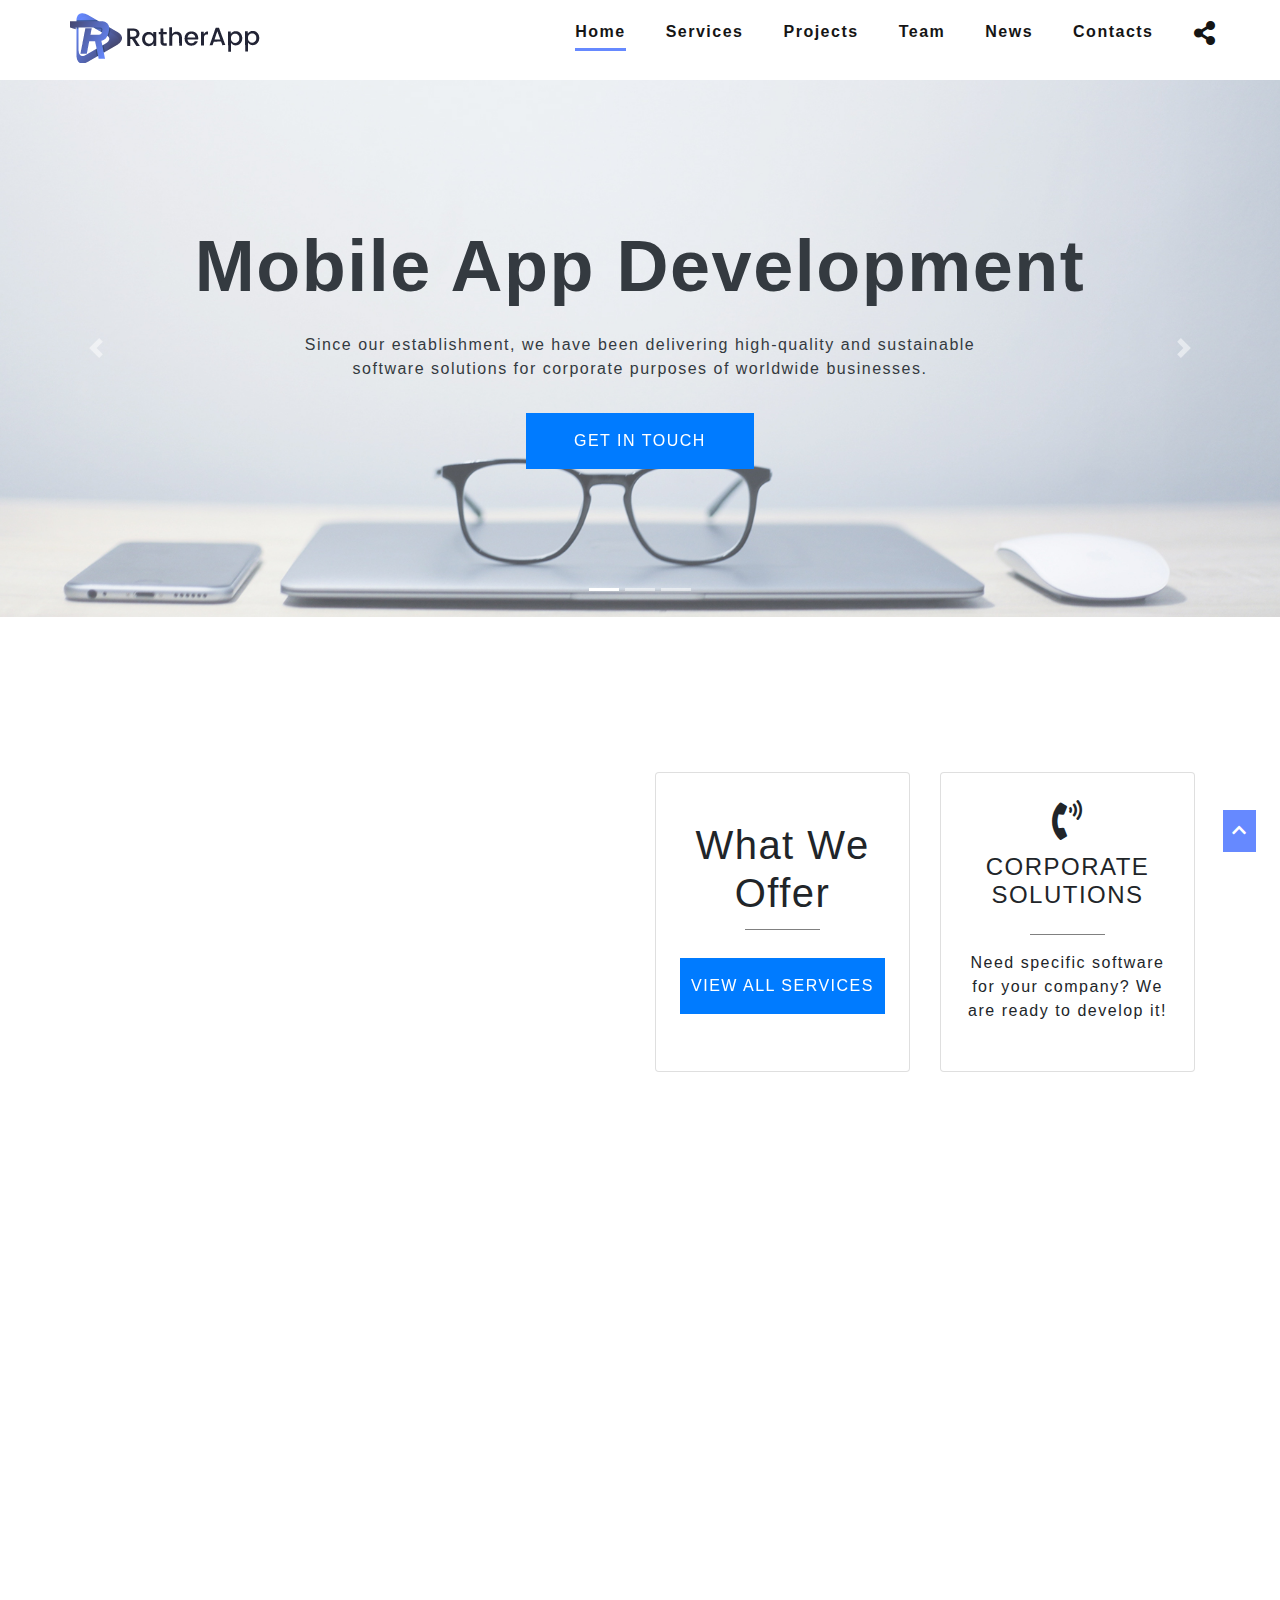
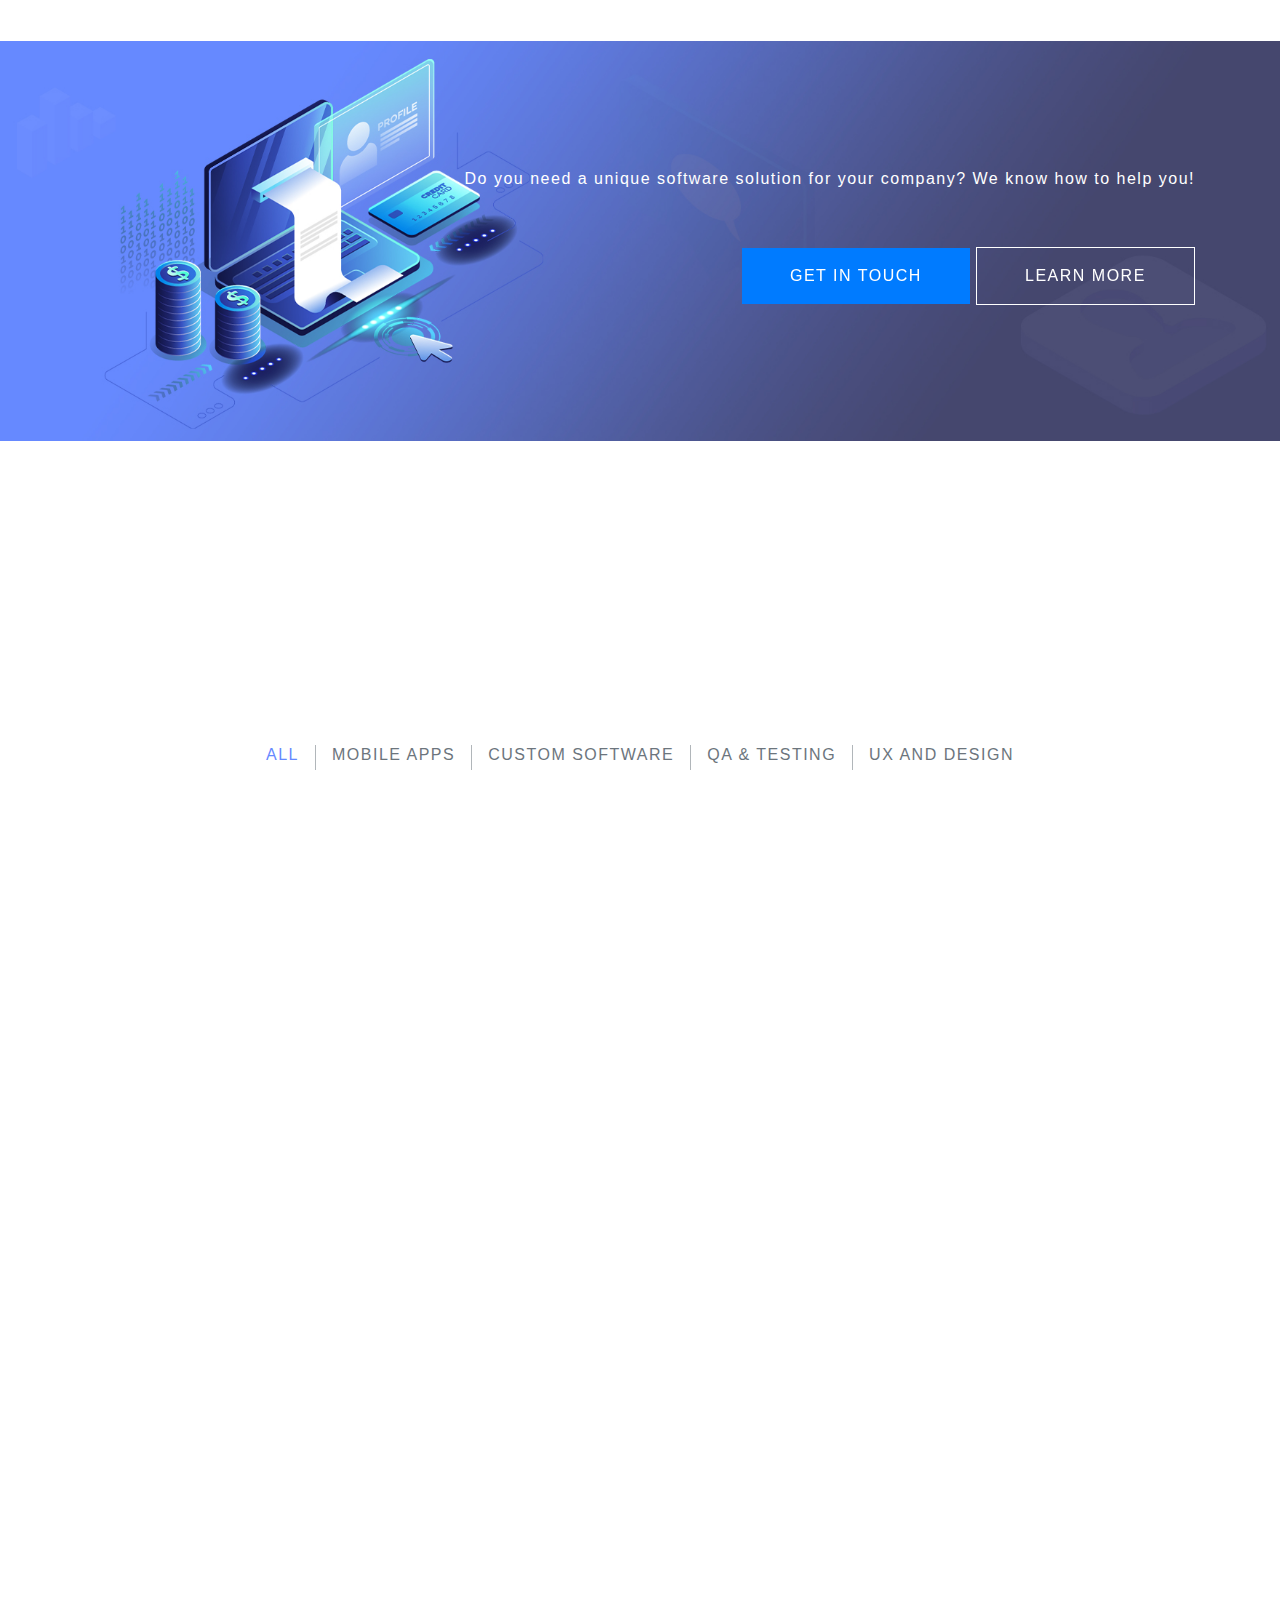
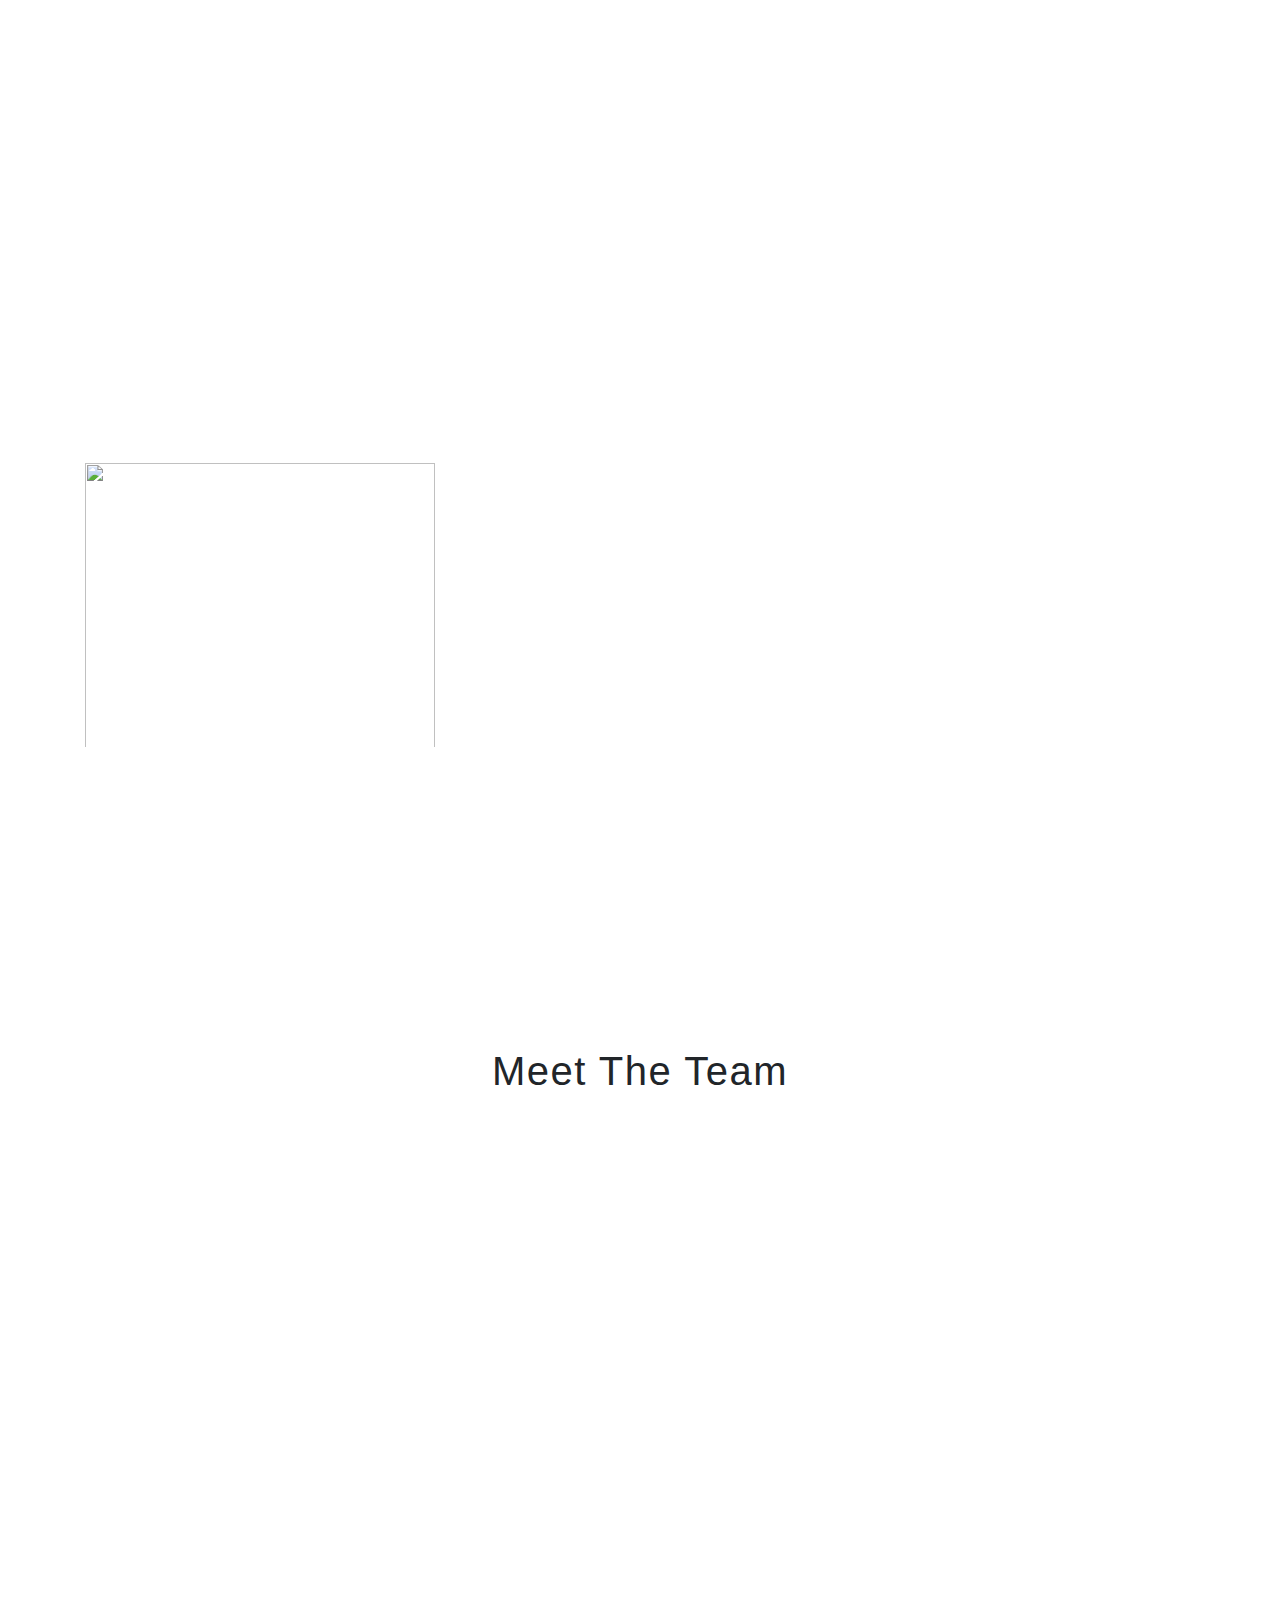
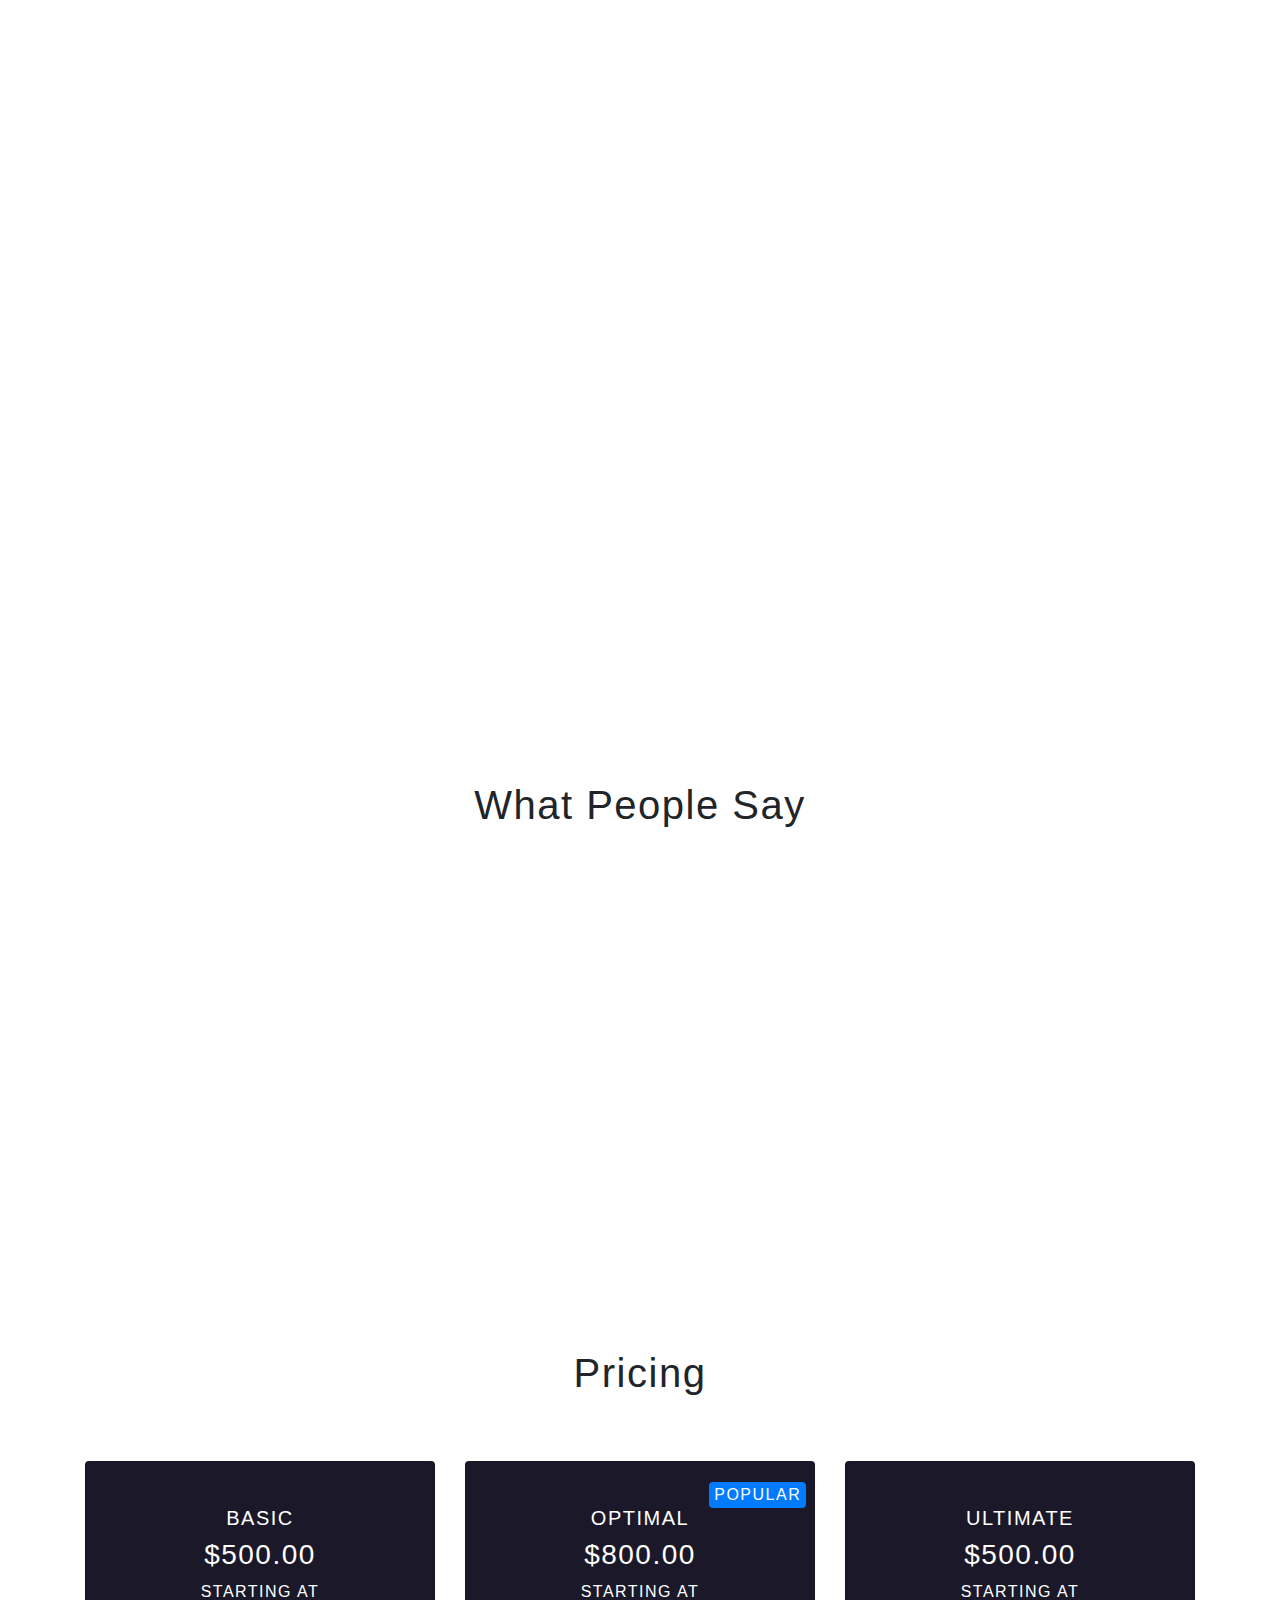
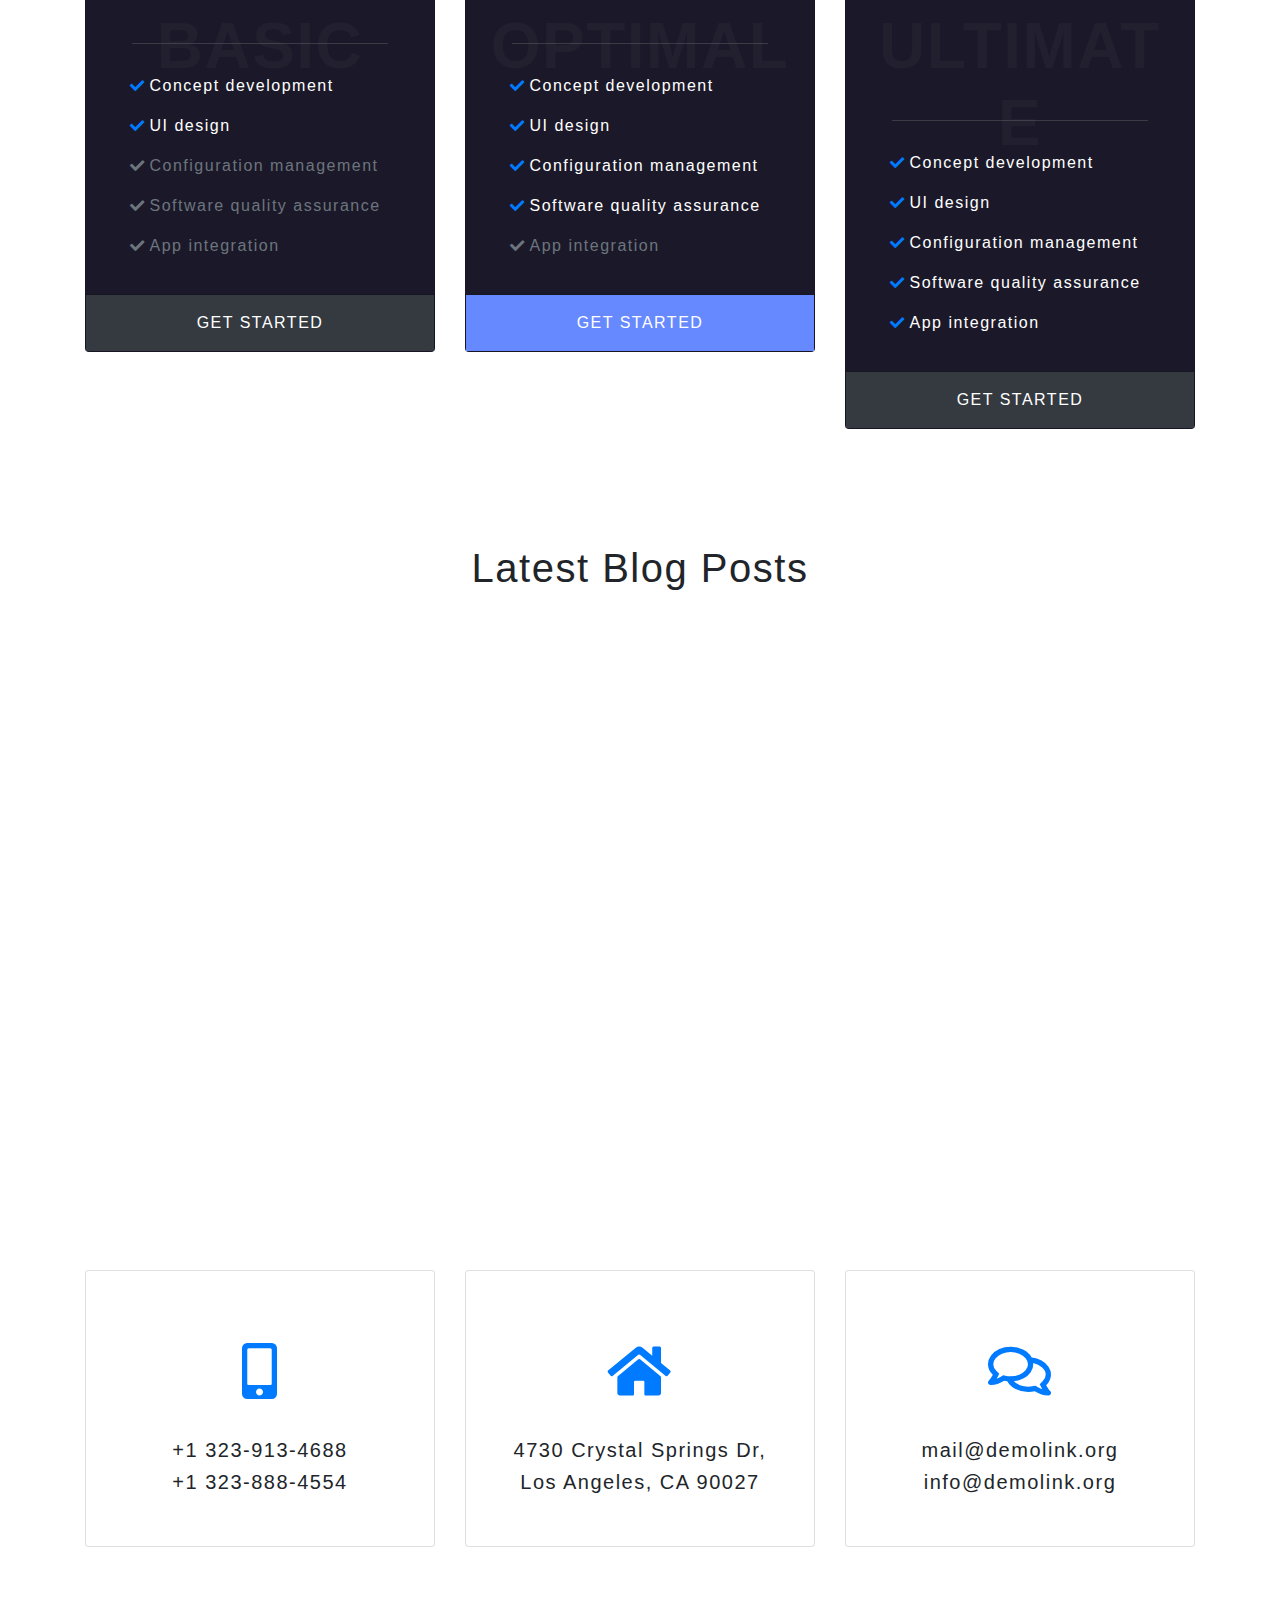
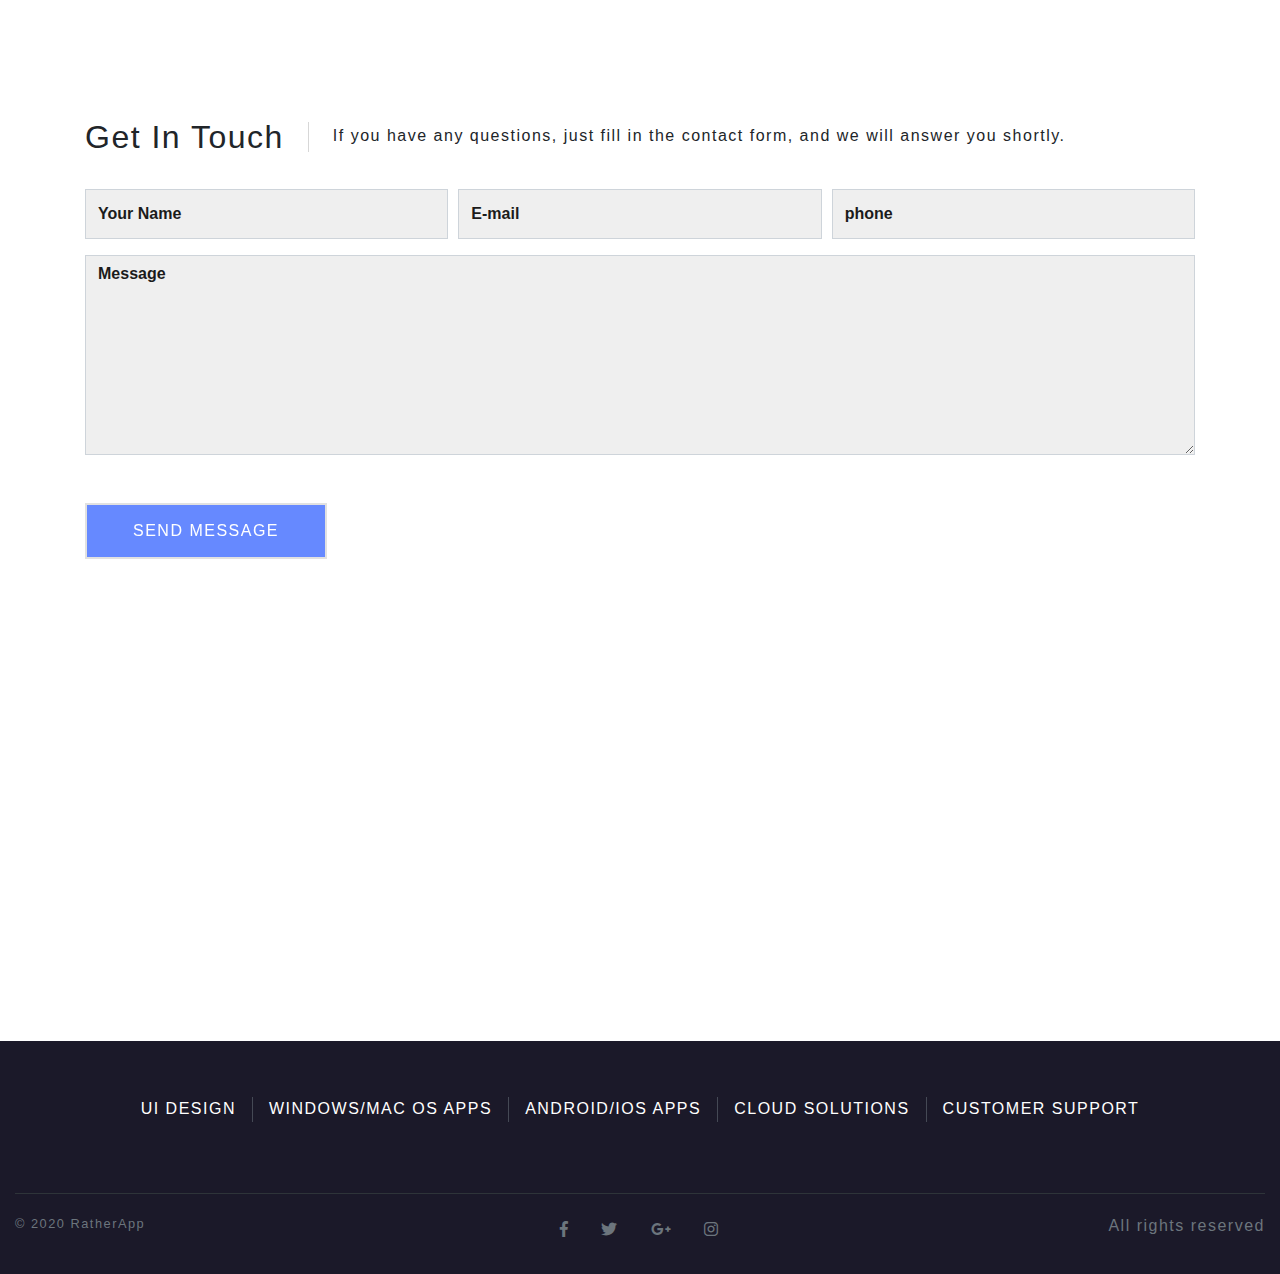
==== commit 075dcb77: "Add files via upload" ====
--- a/index.html
+++ b/index.html
@@ -19,6 +19,8 @@
 		<link rel="stylesheet" href="css/bootstrap.min.css">
 		<!-- WoW CSS -->
 		<link rel="stylesheet" href="css/animate.css">
+		<!-- LightBox CSS -->
+		<link rel="stylesheet" href="css/lightbox.min.css">
 		<!-- Owl Carousel Sheet -->
 		<link rel="stylesheet" href="css/owl.carousel.min.css">
 		<link rel="stylesheet" href="css/owl.theme.default.min.css">
@@ -204,9 +206,9 @@
 						<div class="form-row projects" style="position: relative; height: 1140px; margin: 0 auto;">
 							<div class="project-item col-sm-6 col-lg-4 text-center ux-and-design wow fadeInRight" style="position: absolute; left: 0px; top: 0px; visibility: visible; animation-name: fadeInRight;">
 								<div class="card border-0 card-height-width mb-3 mx-auto" style="min-height: 290px; min-width: 290px;">
-									<img src="images/filter1.jpg" class="card-img" style="min-height: 290px;">
+									<img src="images/filter1.jpg" alt="Project 1" class="card-img" style="min-height: 290px;">
 									<div class="card-img-overlay text-left">
-										<h2 class="d-inline-block hover-primary ml-2 mt-xl-4"><i class="fas fa-search-plus"></i></h2>
+										<a href="images/filter1.jpg" class="d-inline-block hover-primary ml-2 mt-xl-4 h2" data-lightbox="project" data-title="Project 1"><i class="fas fa-search-plus"></i></a>
 										<a class="nav-link h5 d-inline-block" href="#">Projects #1</a>
 										<p class="ml-2 font-weight-600">We work hard on every app to deliver top-notch features with great UI that you won’t find anywhere else.</p>
 									</div>
@@ -214,9 +216,9 @@
 							</div>
 							<div class="project-item col-sm-6 col-lg-4 text-center mobile-apps wow fadeInRight" data-wow-delay=".1s" style="position: absolute; left: 500px; top: 0px; visibility: visible; animation-delay: 0.1s; animation-name: fadeInRight;">
 								<div class="card border-0 card-height-width mb-3 mx-auto" style="min-height: 290px; min-width: 290px;">
-									<img src="images/filter2.jpg" class="card-img" style="min-height: 290px;">
+									<img src="images/filter2.jpg" alt="Project 2" class="card-img" style="min-height: 290px;">
 									<div class="card-img-overlay text-left">
-										<h2 class="d-inline-block hover-primary ml-2 mt-xl-4"><i class="fas fa-search-plus"></i></h2>
+										<a href="images/filter2.jpg" class="d-inline-block hover-primary ml-2 mt-xl-4 h2" data-lightbox="project" data-title="Project 2"><i class="fas fa-search-plus"></i></a>
 										<a class="nav-link h5 d-inline-block" href="#">Projects #2</a>
 										<p class="ml-2 font-weight-600">We work hard on every app to deliver top-notch features with great UI that you won’t find anywhere else.</p>
 									</div>
@@ -224,9 +226,9 @@
 							</div>
 							<div class="project-item col-sm-6 col-lg-4 text-center custom-software wow fadeInRight" data-wow-delay=".2s" style="position: absolute; left: 1001px; top: 0px; visibility: visible; animation-delay: 0.2s; animation-name: fadeInRight;">
 								<div class="card border-0 card-height-width mb-3 mx-auto" style="min-height: 290px; min-width: 290px;">
-									<img src="images/filter3.jpg" class="card-img" style="min-height: 290px;">
+									<img src="images/filter3.jpg" alt="Project 3" class="card-img" style="min-height: 290px;">
 									<div class="card-img-overlay text-left">
-										<h2 class="d-inline-block hover-primary ml-2 mt-xl-4"><i class="fas fa-search-plus"></i></h2>
+										<a href="images/filter3.jpg" class="d-inline-block hover-primary ml-2 mt-xl-4 h2" data-lightbox="project" data-title="Project 3"><i class="fas fa-search-plus"></i></a>
 										<a class="nav-link h5 d-inline-block" href="#">Projects #3</a>
 										<p class="ml-2 font-weight-600">We work hard on every app to deliver top-notch features with great UI that you won’t find anywhere else.</p>
 									</div>
@@ -236,7 +238,7 @@
 								<div class="card border-0 card-height-width mb-3 mx-auto" style="min-height: 290px; min-width: 290px;">
 									<img src="images/filter4.jpg" class="card-img" style="min-height: 290px;">
 									<div class="card-img-overlay text-left">
-										<h2 class="d-inline-block hover-primary ml-2 mt-xl-4"><i class="fas fa-search-plus"></i></h2>
+										<a href="images/filter4.jpg" class="d-inline-block hover-primary ml-2 mt-xl-4 h2" data-lightbox="project" data-title="Project 4"><i class="fas fa-search-plus"></i></a>
 										<a class="nav-link h5 d-inline-block" href="#">Projects #4</a>
 										<p class="ml-2 font-weight-600">We work hard on every app to deliver top-notch features with great UI that you won’t find anywhere else.</p>
 									</div>
@@ -246,7 +248,7 @@
 								<div class="card border-0 card-height-width mb-3 mx-auto" style="min-height: 290px; min-width: 290px;">
 									<img src="images/filter5.jpg" class="card-img" style="min-height: 290px;">
 									<div class="card-img-overlay text-left">
-										<h2 class="d-inline-block hover-primary ml-2 mt-xl-4"><i class="fas fa-search-plus"></i></h2>
+										<a href="images/filter5.jpg" class="d-inline-block hover-primary ml-2 mt-xl-4 h2" data-lightbox="project" data-title="Project 5"><i class="fas fa-search-plus"></i></a>
 										<a class="nav-link h5 d-inline-block" href="#">Projects #5</a>
 										<p class="ml-2 font-weight-600">We work hard on every app to deliver top-notch features with great UI that you won’t find anywhere else.</p>
 									</div>
@@ -256,7 +258,7 @@
 								<div class="card border-0 card-height-width mb-3 mx-auto" style="min-height: 290px; min-width: 290px;">
 									<img src="images/filter6.jpg" class="card-img" style="min-height: 290px;">
 									<div class="card-img-overlay text-left">
-										<h2 class="d-inline-block hover-primary ml-2 mt-xl-4"><i class="fas fa-search-plus"></i></h2>
+										<a href="images/filter6.jpg" class="d-inline-block hover-primary ml-2 mt-xl-4 h2" data-lightbox="project" data-title="Project 6"><i class="fas fa-search-plus"></i></a>
 										<a class="nav-link h5 d-inline-block" href="#">Projects #6</a>
 										<p class="ml-2 font-weight-600">We work hard on every app to deliver top-notch features with great UI that you won’t find anywhere else.</p>
 									</div>
@@ -266,7 +268,7 @@
 								<div class="card border-0 card-height-width mb-3 mx-auto" style="min-height: 290px; min-width: 290px;">
 									<img src="images/filter7.jpg" class="card-img" style="min-height: 290px;">
 									<div class="card-img-overlay text-left">
-										<h2 class="d-inline-block hover-primary ml-2 mt-xl-4"><i class="fas fa-search-plus"></i></h2>
+										<a href="images/filter7.jpg" class="d-inline-block hover-primary ml-2 mt-xl-4 h2" data-lightbox="project" data-title="Project 7"><i class="fas fa-search-plus"></i></a>
 										<a class="nav-link h5 d-inline-block" href="#">Projects #7</a>
 										<p class="ml-2 font-weight-600">We work hard on every app to deliver top-notch features with great UI that you won’t find anywhere else.</p>
 									</div>
@@ -276,7 +278,7 @@
 								<div class="card border-0 card-height-width mb-3 mx-auto" style="min-height: 290px; min-width: 290px;">
 									<img src="images/filter8.jpg" class="card-img" style="min-height: 290px;">
 									<div class="card-img-overlay text-left">
-										<h2 class="d-inline-block hover-primary ml-2 mt-xl-4"><i class="fas fa-search-plus"></i></h2>
+										<a href="images/filter8.jpg" class="d-inline-block hover-primary ml-2 mt-xl-4 h2" data-lightbox="project" data-title="Project 8"><i class="fas fa-search-plus"></i></a>
 										<a class="nav-link h5 d-inline-block" href="#">Projects #8</a>
 										<p class="ml-2 font-weight-600">We work hard on every app to deliver top-notch features with great UI that you won’t find anywhere else.</p>
 									</div>
@@ -286,14 +288,14 @@
 					</div>
 				</div>
 			</section>
-			<!-- EXPERIENCE PART -->
+		<!-- EXPERIENCE PART -->
 			<section id="experience" class="pb-4">
 				<div class="container-lg">
 					<div class="row">
 						<div class="col-xl-8">
 							<div class="row">
 								<div class="col-sm-6">
-									<img class="mt-4 pt-3 w-100" src="images/10.PNG" height="300">
+									<img class="mt-4 pt-3 w-100" src="images/10.png" height="300">
 								</div>
 								<div class="col-sm-6 col-10 mx-auto mt-5 wow fadeInUp" style="visibility: visible; animation-name: fadeInUp;">
 									<div class="decoration-line"></div>
@@ -646,9 +648,11 @@
 						<!-- POST 1 PART -->
 						<div class="col-sm-6 col-xl-4 my-3 wow fadeInLeft" style="visibility: visible; animation-name: fadeInLeft;">
 							<div class="card border-0">
-								<img src="images/post-1.jpg" class="card-img-top" alt="Post 1">
-								<div class="text-primary position-absolute bg-white p-2 rounded bottom-0">
-									<h4 class="d-inline h2">07/<small>04</small></h4>
+								<div class="card border-0">
+									<img src="images/post-1.jpg" class="card-img-top" alt="Post 1">
+									<div class="text-primary card-img-overlay pl-0 pb-0 top-auto">
+										<h4 class="d-inline h2 bg-white p-1 rounded">07/<small>04</small></h4>
+									</div>
 								</div>
 								<div class="card-body pl-0">
 								  <h5 class="card-title hover-primary">Benefits Of Async/Await</h5>
@@ -659,11 +663,12 @@
 						<!-- POST 2 PART -->
 						<div class="col-sm-6 col-xl-4 my-3 wow fadeInLeft" data-wow-delay=".1s" style="visibility: visible; animation-delay: 0.1s; animation-name: fadeInLeft;">
 							<div class="card border-0">
-								<img src="images/post-2.jpg" class="card-img-top" alt="Post 2">
-								<div class="text-primary position-absolute bg-white p-2 rounded bottom-0">
-									<h4 class="d-inline h2">07/<small>17</small></h4>
-								</div>
-
+								<div class="card border-0">
+									<img src="images/post-2.jpg" class="card-img-top" alt="Post 2">
+									<div class="text-primary card-img-overlay pl-0 pb-0 top-auto">
+										<h4 class="d-inline h2 bg-white p-1 rounded">07/<small>17</small></h4>
+									</div>
+								</div>
 								<div class="card-body pl-0">
 								  <h5 class="card-title hover-primary">Key Considerations Of IPaaS</h5>
 								  <p class="card-text text-muted">Digital transformation requires cloud appropriate adoption, legacy IT systems modernization, and Agile-based methodologies for faster...</p>
@@ -673,11 +678,12 @@
 						<!-- POST 3 PART -->
 						<div class="col-sm-6 col-xl-4 my-3 wow fadeInLeft" data-wow-delay=".2s" style="visibility: visible; animation-delay: 0.2s; animation-name: fadeInLeft;">
 							<div class="card border-0">
-								<img src="images/post-3.jpg" class="card-img-top" alt="Post 3">
-								<div class="text-primary position-absolute bg-white p-2 pb-3 rounded bottom-0">
-									<h4 class="d-inline h2">07/<small>22</small></h4>
-								</div>
-
+								<div class="card border-0">
+									<img src="images/post-3.jpg" class="card-img-top" alt="Post 3">
+									<div class="text-primary card-img-overlay pl-0 pb-0 top-auto">
+										<h4 class="d-inline h2 bg-white p-1 rounded">07/<small>22</small></h4>
+									</div>
+								</div>
 								<div class="card-body pl-0">
 								  <h5 class="card-title hover-primary">Never Stop Optimizing Your Code</h5>
 								  <p class="card-text text-muted">In this tutorial, we will discuss the Hibernate Query Language. HQL is an object-oriented query language. Hibernate Query...</p>
@@ -809,6 +815,8 @@
 		<script src="js/bootstrap.bundle.min.js"></script>
 		<!--  WoW Js -->
 		<script src="js/wow.min.js"></script>
+		<!--  LightBox Js -->
+		<script src="js/lightbox-plus-jquery.min.js"></script>
 		<script src="js/jquery.waypoints.min.js"></script>
 		<script src="js/jquery.counterup.min.js"></script>
 		<!--  Owl Carousel Js -->
